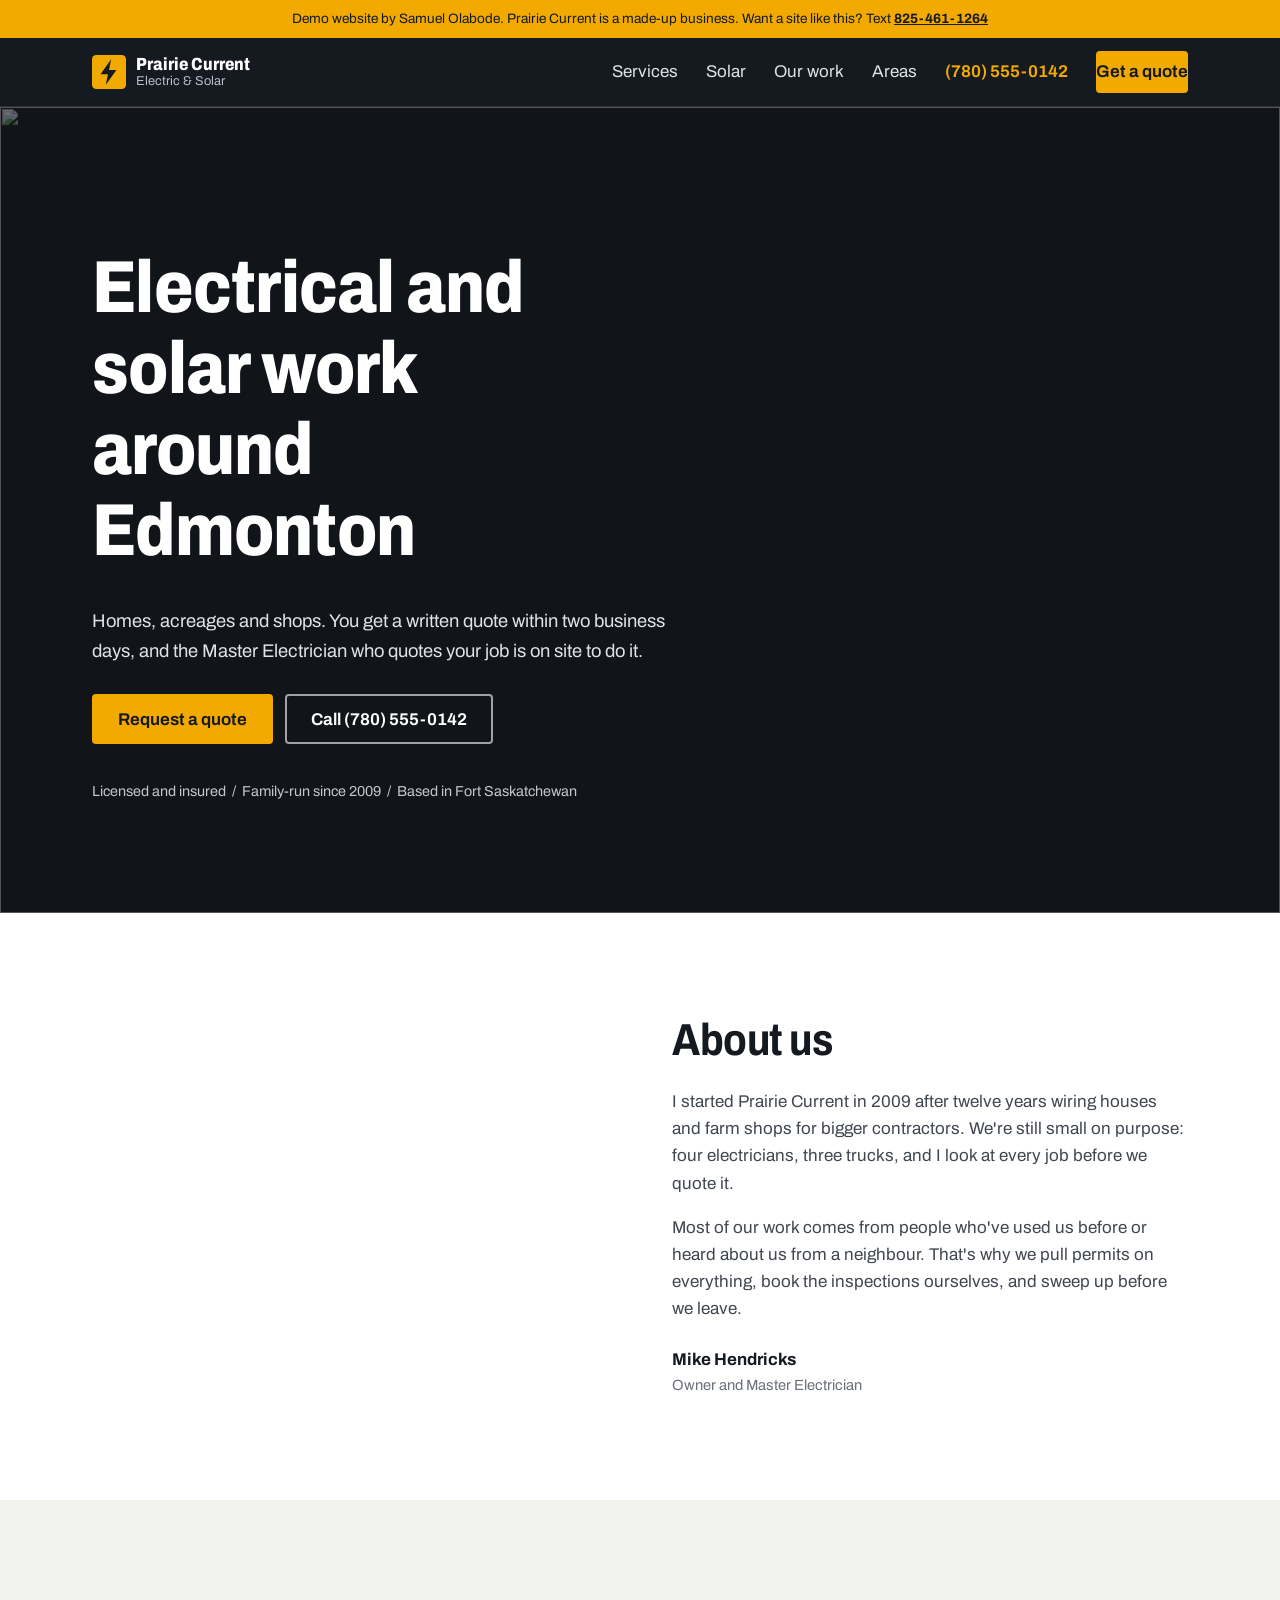
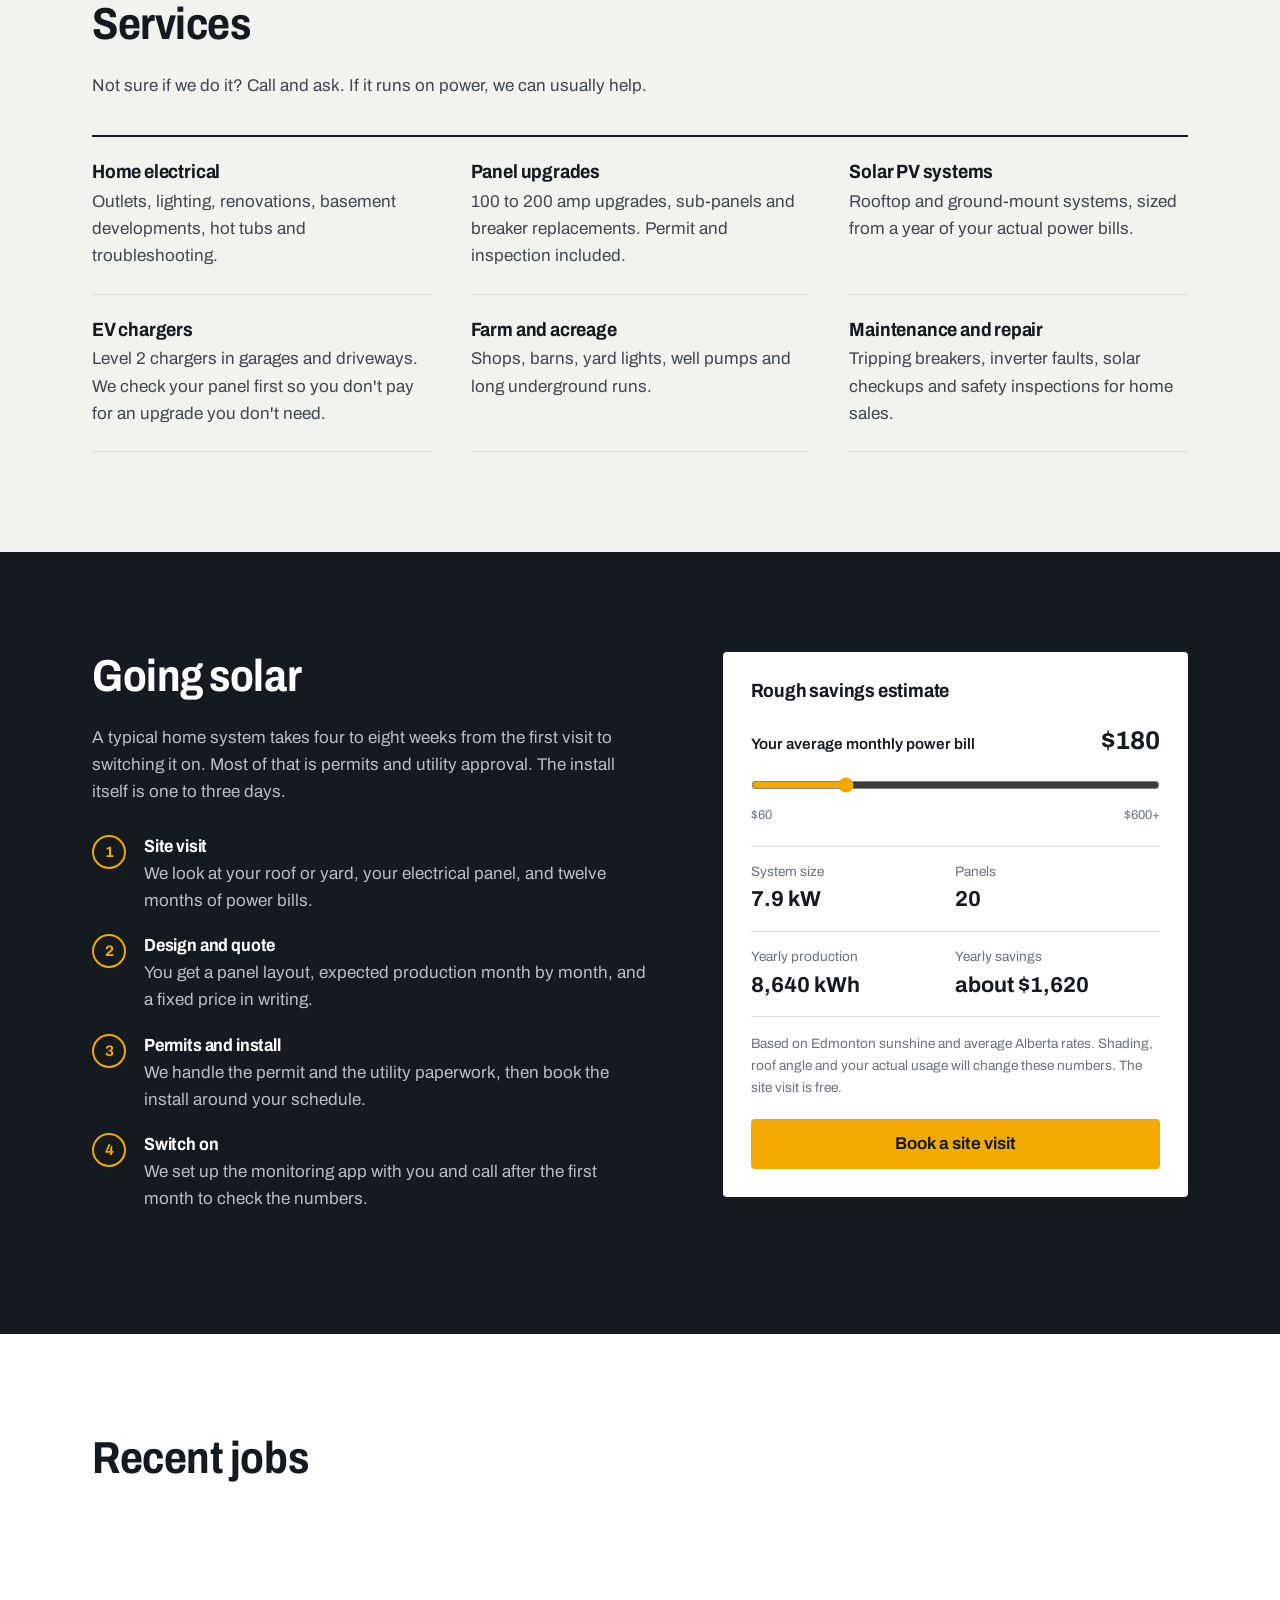
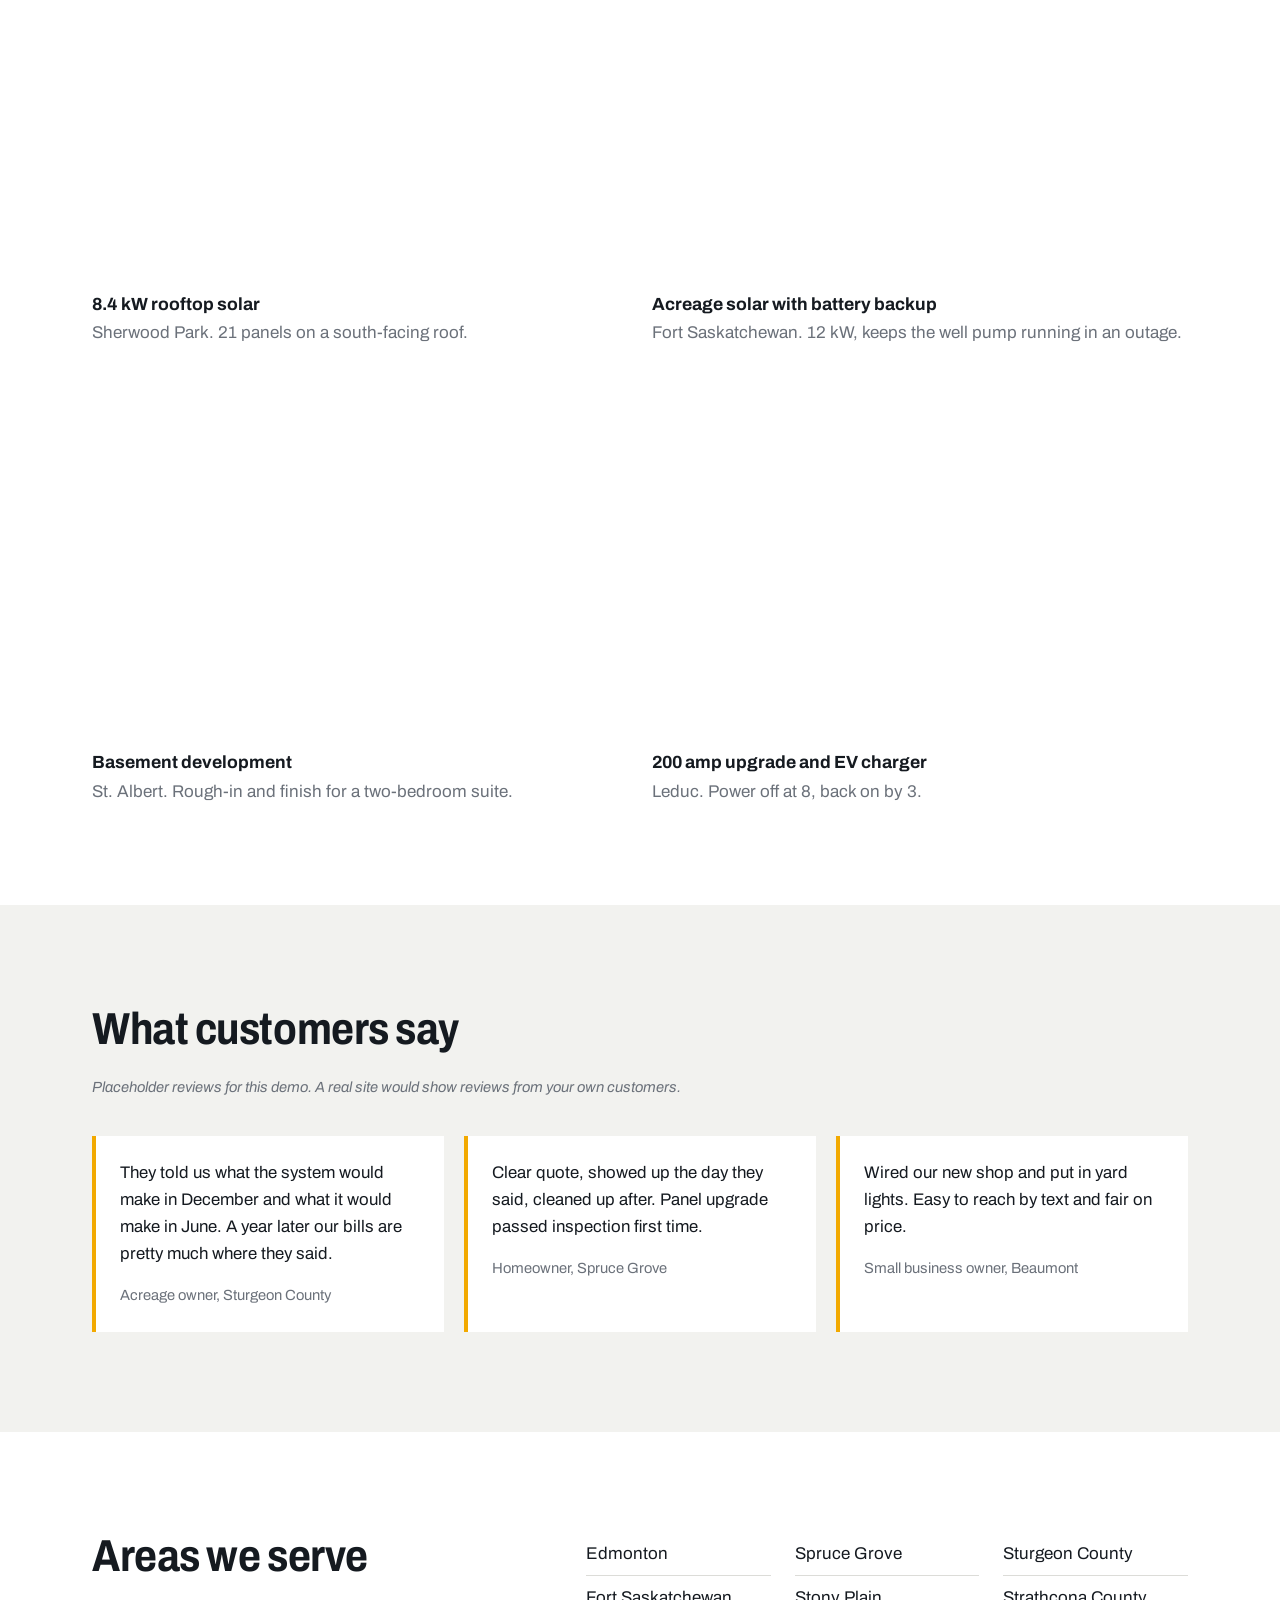
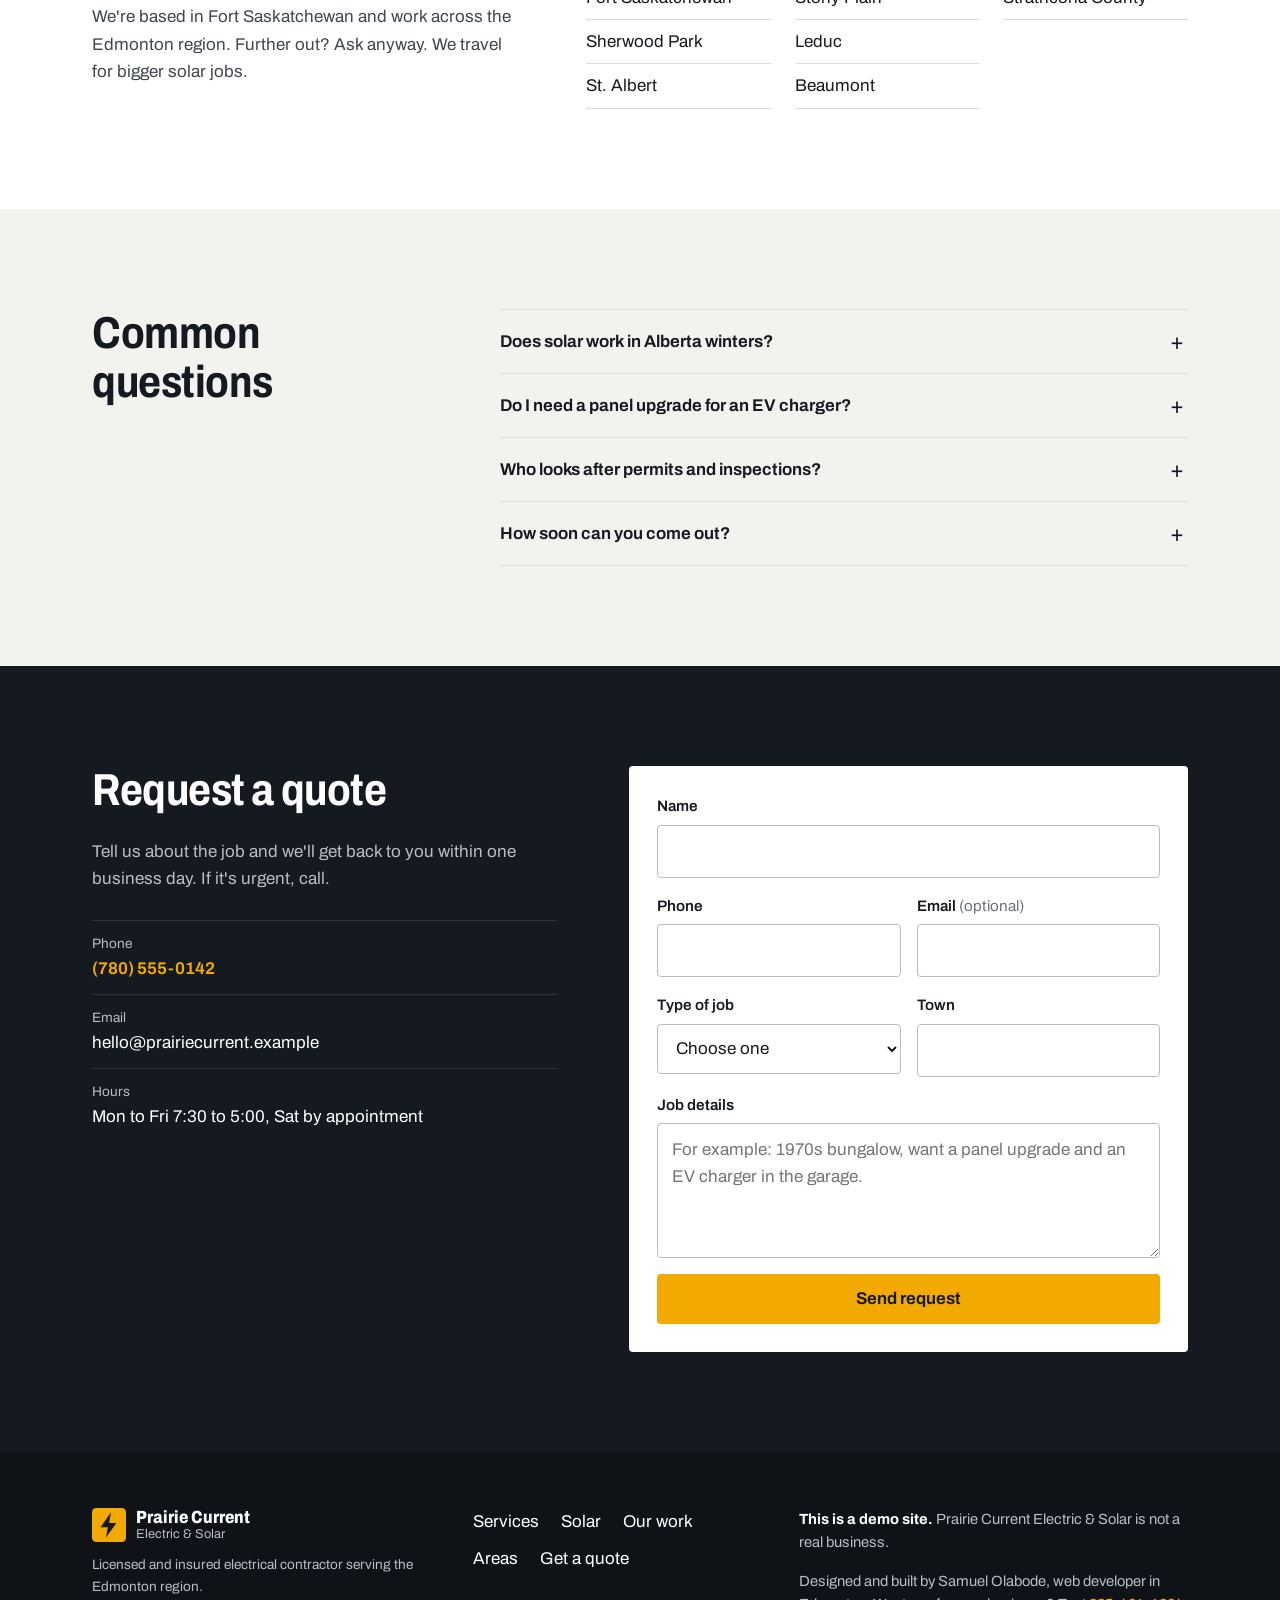
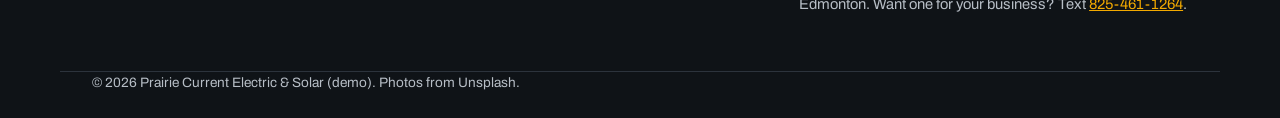
==== index.html @ 525c3ba3 "feat: add solar estimator functionality and update styles for improved UI - Implemented a solar esti" ====
<!doctype html>
<html lang="en">
<head>
  <meta charset="utf-8">
  <meta name="viewport" content="width=device-width, initial-scale=1">
  <title>Prairie Current Electric &amp; Solar | Edmonton Electricians (Demo)</title>
  <meta name="description" content="Demo website for a made-up Edmonton-area electrical and solar company. Built by Samuel Olabode.">
  <meta name="robots" content="noindex">
  <meta property="og:title" content="Prairie Current Electric & Solar (Demo site)">
  <meta property="og:description" content="Demo website for a local trades business, built by Samuel Olabode, web developer in Edmonton.">
  <link rel="icon" href="data:image/svg+xml,%3Csvg xmlns='http://www.w3.org/2000/svg' viewBox='0 0 32 32'%3E%3Crect width='32' height='32' rx='4' fill='%23f2a900'/%3E%3Cpath d='M18 4 8 18h7l-2 10 10-14h-7z' fill='%23151a20'/%3E%3C/svg%3E">
  <link rel="preconnect" href="https://fonts.googleapis.com">
  <link rel="preconnect" href="https://fonts.gstatic.com" crossorigin>
  <link rel="stylesheet" href="https://fonts.googleapis.com/css2?family=Archivo:wdth,wght@75..100,400..800&display=swap">
  <link rel="stylesheet" href="styles.css">
</head>
<body>

  <div class="demo-bar" role="note">
    <p>Demo website by Samuel Olabode. Prairie Current is a made-up business. Want a site like this? Text <a href="sms:+18254611264">825-461-1264</a></p>
  </div>

  <header class="site-header">
    <div class="container header-inner">
      <a href="#top" class="brand" aria-label="Prairie Current Electric and Solar, home">
        <svg class="brand-mark" viewBox="0 0 32 32" aria-hidden="true"><rect width="32" height="32" rx="4"/><path d="M18 4 8 18h7l-2 10 10-14h-7z"/></svg>
        <span class="brand-text"><strong>Prairie Current</strong><span>Electric &amp; Solar</span></span>
      </a>
      <button class="nav-toggle" aria-expanded="false" aria-controls="site-nav">
        <span class="sr-only">Menu</span><span class="bars" aria-hidden="true"></span>
      </button>
      <nav id="site-nav" class="site-nav" aria-label="Main">
        <a href="#services">Services</a>
        <a href="#solar">Solar</a>
        <a href="#projects">Our work</a>
        <a href="#areas">Areas</a>
        <a href="tel:+17805550142" class="nav-phone">(780) 555-0142</a>
        <a href="#quote" class="btn btn-accent btn-sm">Get a quote</a>
      </nav>
    </div>
  </header>

  <main id="top">

    <section class="hero">
      <img class="hero-bg" src="https://images.unsplash.com/photo-1624397640148-949b1732bb0a?w=2000&q=75&auto=format&fit=crop" alt="" width="2000" height="1333" fetchpriority="high">
      <div class="container hero-inner">
        <h1>Electrical and solar work around Edmonton</h1>
        <p class="lead">Homes, acreages and shops. You get a written quote within two business days, and the Master Electrician who quotes your job is on site to do it.</p>
        <div class="hero-actions">
          <a href="#quote" class="btn btn-accent">Request a quote</a>
          <a href="tel:+17805550142" class="btn btn-outline">Call (780) 555-0142</a>
        </div>
        <p class="hero-facts">Licensed and insured &nbsp;/&nbsp; Family-run since 2009 &nbsp;/&nbsp; Based in Fort Saskatchewan</p>
      </div>
    </section>

    <section class="section about">
      <div class="container about-grid">
        <img src="https://images.unsplash.com/photo-1758101755915-462eddc23f57?w=1000&q=75&auto=format&fit=crop" alt="Electrician testing an electrical panel with a multimeter" width="1000" height="1100" loading="lazy">
        <div>
          <h2>About us</h2>
          <p>I started Prairie Current in 2009 after twelve years wiring houses and farm shops for bigger contractors. We're still small on purpose: four electricians, three trucks, and I look at every job before we quote it.</p>
          <p>Most of our work comes from people who've used us before or heard about us from a neighbour. That's why we pull permits on everything, book the inspections ourselves, and sweep up before we leave.</p>
          <p class="signoff">Mike Hendricks<span>Owner and Master Electrician</span></p>
        </div>
      </div>
    </section>

    <section id="services" class="section section-alt">
      <div class="container">
        <div class="section-head">
          <h2>Services</h2>
          <p>Not sure if we do it? Call and ask. If it runs on power, we can usually help.</p>
        </div>
        <div class="services">
          <div class="service">
            <h3>Home electrical</h3>
            <p>Outlets, lighting, renovations, basement developments, hot tubs and troubleshooting.</p>
          </div>
          <div class="service">
            <h3>Panel upgrades</h3>
            <p>100 to 200 amp upgrades, sub-panels and breaker replacements. Permit and inspection included.</p>
          </div>
          <div class="service">
            <h3>Solar PV systems</h3>
            <p>Rooftop and ground-mount systems, sized from a year of your actual power bills.</p>
          </div>
          <div class="service">
            <h3>EV chargers</h3>
            <p>Level 2 chargers in garages and driveways. We check your panel first so you don't pay for an upgrade you don't need.</p>
          </div>
          <div class="service">
            <h3>Farm and acreage</h3>
            <p>Shops, barns, yard lights, well pumps and long underground runs.</p>
          </div>
          <div class="service">
            <h3>Maintenance and repair</h3>
            <p>Tripping breakers, inverter faults, solar checkups and safety inspections for home sales.</p>
          </div>
        </div>
      </div>
    </section>

    <section id="solar" class="section section-dark">
      <div class="container solar-grid">
        <div>
          <h2>Going solar</h2>
          <p class="muted">A typical home system takes four to eight weeks from the first visit to switching it on. Most of that is permits and utility approval. The install itself is one to three days.</p>
          <ol class="steps">
            <li><h3>Site visit</h3><p>We look at your roof or yard, your electrical panel, and twelve months of power bills.</p></li>
            <li><h3>Design and quote</h3><p>You get a panel layout, expected production month by month, and a fixed price in writing.</p></li>
            <li><h3>Permits and install</h3><p>We handle the permit and the utility paperwork, then book the install around your schedule.</p></li>
            <li><h3>Switch on</h3><p>We set up the monitoring app with you and call after the first month to check the numbers.</p></li>
          </ol>
        </div>

        <div class="estimator" id="estimate">
          <h3>Rough savings estimate</h3>
          <label for="bill" class="bill-label">Your average monthly power bill <output id="bill-out" for="bill">$180</output></label>
          <input type="range" id="bill" min="60" max="600" step="10" value="180">
          <div class="range-scale" aria-hidden="true"><span>$60</span><span>$600+</span></div>
          <dl class="results">
            <div><dt>System size</dt><dd><span id="r-size">7.9</span> kW</dd></div>
            <div><dt>Panels</dt><dd id="r-panels">20</dd></div>
            <div><dt>Yearly production</dt><dd><span id="r-prod">8,640</span> kWh</dd></div>
            <div><dt>Yearly savings</dt><dd>about $<span id="r-save">1,620</span></dd></div>
          </dl>
          <p class="fine">Based on Edmonton sunshine and average Alberta rates. Shading, roof angle and your actual usage will change these numbers. The site visit is free.</p>
          <a href="#quote" class="btn btn-accent btn-block">Book a site visit</a>
        </div>
      </div>
    </section>

    <section id="projects" class="section">
      <div class="container">
        <div class="section-head">
          <h2>Recent jobs</h2>
        </div>
        <div class="projects">
          <figure class="project">
            <img src="https://images.unsplash.com/flagged/photo-1566838616631-f2618f74a6a2?w=900&q=75&auto=format&fit=crop" alt="Brick house with solar panels on the roof" width="900" height="600" loading="lazy">
            <figcaption><strong>8.4 kW rooftop solar</strong>Sherwood Park. 21 panels on a south-facing roof.</figcaption>
          </figure>
          <figure class="project">
            <img src="https://images.unsplash.com/photo-1660330589257-813305a4a383?w=900&q=75&auto=format&fit=crop" alt="Installer working on a roof" width="900" height="600" loading="lazy">
            <figcaption><strong>Acreage solar with battery backup</strong>Fort Saskatchewan. 12 kW, keeps the well pump running in an outage.</figcaption>
          </figure>
          <figure class="project">
            <img src="https://images.unsplash.com/photo-1635335874521-7987db781153?w=900&q=75&auto=format&fit=crop" alt="Wiring inside an open switch box" width="900" height="600" loading="lazy">
            <figcaption><strong>Basement development</strong>St. Albert. Rough-in and finish for a two-bedroom suite.</figcaption>
          </figure>
          <figure class="project">
            <img src="https://images.unsplash.com/photo-1655300256335-beef51a914fe?w=900&q=75&auto=format&fit=crop" alt="House with solar panels" width="900" height="600" loading="lazy">
            <figcaption><strong>200 amp upgrade and EV charger</strong>Leduc. Power off at 8, back on by 3.</figcaption>
          </figure>
        </div>
      </div>
    </section>

    <section class="section section-alt">
      <div class="container">
        <div class="section-head">
          <h2>What customers say</h2>
          <p class="note">Placeholder reviews for this demo. A real site would show reviews from your own customers.</p>
        </div>
        <div class="reviews">
          <blockquote class="review">
            <p>They told us what the system would make in December and what it would make in June. A year later our bills are pretty much where they said.</p>
            <footer>Acreage owner, Sturgeon County</footer>
          </blockquote>
          <blockquote class="review">
            <p>Clear quote, showed up the day they said, cleaned up after. Panel upgrade passed inspection first time.</p>
            <footer>Homeowner, Spruce Grove</footer>
          </blockquote>
          <blockquote class="review">
            <p>Wired our new shop and put in yard lights. Easy to reach by text and fair on price.</p>
            <footer>Small business owner, Beaumont</footer>
          </blockquote>
        </div>
      </div>
    </section>

    <section id="areas" class="section">
      <div class="container areas-grid">
        <div>
          <h2>Areas we serve</h2>
          <p>We're based in Fort Saskatchewan and work across the Edmonton region. Further out? Ask anyway. We travel for bigger solar jobs.</p>
        </div>
        <ul class="areas">
          <li>Edmonton</li><li>Fort Saskatchewan</li><li>Sherwood Park</li><li>St. Albert</li><li>Spruce Grove</li>
          <li>Stony Plain</li><li>Leduc</li><li>Beaumont</li><li>Sturgeon County</li><li>Strathcona County</li>
        </ul>
      </div>
    </section>

    <section id="faq" class="section section-alt">
      <div class="container faq-grid">
        <h2>Common questions</h2>
        <div class="faq">
          <details>
            <summary>Does solar work in Alberta winters?</summary>
            <p>Yes, though it makes much less in December than in June. Alberta gets more sun than most of Canada, and the credits from summer production help cover winter bills.</p>
          </details>
          <details>
            <summary>Do I need a panel upgrade for an EV charger?</summary>
            <p>Not always. Plenty of 100 amp homes can run a Level 2 charger after a load calculation, or with a load management device. We check before recommending anything.</p>
          </details>
          <details>
            <summary>Who looks after permits and inspections?</summary>
            <p>We do. Permits, utility paperwork and booking the inspection are part of the quote.</p>
          </details>
          <details>
            <summary>How soon can you come out?</summary>
            <p>Usually within a week for a quote visit. Urgent repairs are often same day or next day.</p>
          </details>
        </div>
      </div>
    </section>

    <section id="quote" class="section section-dark">
      <div class="container quote-grid">
        <div>
          <h2>Request a quote</h2>
          <p class="muted">Tell us about the job and we'll get back to you within one business day. If it's urgent, call.</p>
          <ul class="contact-list">
            <li><span>Phone</span><a href="tel:+17805550142">(780) 555-0142</a></li>
            <li><span>Email</span>hello@prairiecurrent.example</li>
            <li><span>Hours</span>Mon to Fri 7:30 to 5:00, Sat by appointment</li>
          </ul>
        </div>
        <form class="quote-form" id="quote-form" novalidate>
          <div class="field">
            <label for="name">Name</label>
            <input id="name" name="name" autocomplete="name" required>
          </div>
          <div class="field-row">
            <div class="field">
              <label for="phone">Phone</label>
              <input id="phone" name="phone" type="tel" autocomplete="tel" inputmode="tel" required>
            </div>
            <div class="field">
              <label for="email">Email <span class="opt">(optional)</span></label>
              <input id="email" name="email" type="email" autocomplete="email">
            </div>
          </div>
          <div class="field-row">
            <div class="field">
              <label for="service">Type of job</label>
              <select id="service" name="service" required>
                <option value="">Choose one</option>
                <option>Home electrical</option>
                <option>Panel upgrade</option>
                <option>Solar system</option>
                <option>EV charger</option>
                <option>Farm or acreage</option>
                <option>Maintenance or repair</option>
                <option>Something else</option>
              </select>
            </div>
            <div class="field">
              <label for="town">Town</label>
              <input id="town" name="town" autocomplete="address-level2" required>
            </div>
          </div>
          <div class="field">
            <label for="details">Job details</label>
            <textarea id="details" name="details" rows="4" placeholder="For example: 1970s bungalow, want a panel upgrade and an EV charger in the garage."></textarea>
          </div>
          <button type="submit" class="btn btn-accent btn-block">Send request</button>
          <p class="form-status" id="form-status" role="status" aria-live="polite"></p>
        </form>
      </div>
    </section>

  </main>

  <footer class="site-footer">
    <div class="container footer-grid">
      <div>
        <a href="#top" class="brand">
          <svg class="brand-mark" viewBox="0 0 32 32" aria-hidden="true"><rect width="32" height="32" rx="4"/><path d="M18 4 8 18h7l-2 10 10-14h-7z"/></svg>
          <span class="brand-text"><strong>Prairie Current</strong><span>Electric &amp; Solar</span></span>
        </a>
        <p class="small">Licensed and insured electrical contractor serving the Edmonton region.</p>
      </div>
      <nav class="footer-nav" aria-label="Footer">
        <a href="#services">Services</a>
        <a href="#solar">Solar</a>
        <a href="#projects">Our work</a>
        <a href="#areas">Areas</a>
        <a href="#quote">Get a quote</a>
      </nav>
      <div class="demo-credit">
        <p><strong>This is a demo site.</strong> Prairie Current Electric &amp; Solar is not a real business.</p>
        <p>Designed and built by Samuel Olabode, web developer in Edmonton. Want one for your business? Text <a href="sms:+18254611264">825-461-1264</a>.</p>
      </div>
    </div>
    <div class="container footer-base">
      <p class="small">&copy; <span id="year">2026</span> Prairie Current Electric &amp; Solar (demo). Photos from Unsplash.</p>
    </div>
  </footer>

  <div class="mobile-cta" aria-label="Quick contact">
    <a href="tel:+17805550142" class="btn btn-outline">Call</a>
    <a href="#quote" class="btn btn-accent">Get a quote</a>
  </div>

  <script src="script.js" defer></script>
</body>
</html>
---- styles.css ----
:root {
  --ink: #151a20;
  --body: #41474f;
  --muted: #6b717a;
  --line: #dcdcd8;
  --bg: #ffffff;
  --alt: #f2f2ef;
  --dark: #151a20;
  --dark-line: #2c333c;
  --on-dark: #b7bec6;
  --accent: #f2a900;
  --accent-hover: #ffb81c;
  --radius: 4px;
  --font: "Archivo", system-ui, -apple-system, "Segoe UI", Roboto, sans-serif;
  --header-h: 68px;
}

*, *::before, *::after { box-sizing: border-box; }
html { scroll-behavior: smooth; scroll-padding-top: calc(var(--header-h) + 12px); -webkit-text-size-adjust: 100%; }
body { margin: 0; font-family: var(--font); color: var(--body); background: var(--bg); line-height: 1.6; font-size: 1.0625rem; padding-bottom: 72px; }
img { max-width: 100%; height: auto; display: block; }
a { color: inherit; }
h1, h2, h3 { color: var(--ink); line-height: 1.1; margin: 0 0 .5em; font-weight: 700; font-stretch: 85%; letter-spacing: -.01em; }
h1 { font-size: clamp(2.4rem, 7vw, 4.6rem); font-weight: 800; }
h2 { font-size: clamp(1.9rem, 4.5vw, 2.8rem); }
h3 { font-size: 1.2rem; font-stretch: 90%; }
p { margin: 0 0 1em; }
.sr-only { position: absolute; width: 1px; height: 1px; overflow: hidden; clip: rect(0 0 0 0); white-space: nowrap; }
.container { width: 100%; max-width: 1160px; margin: 0 auto; padding: 0 20px; }
:focus-visible { outline: 3px solid var(--accent); outline-offset: 2px; }

/* Demo bar */
.demo-bar { background: var(--accent); color: var(--ink); font-size: .85rem; text-align: center; padding: 8px 16px; }
.demo-bar p { margin: 0; }
.demo-bar a { font-weight: 700; }

/* Buttons */
.btn { display: inline-flex; align-items: center; justify-content: center; min-height: 50px; padding: 0 24px; border-radius: var(--radius); font: inherit; font-weight: 650; text-decoration: none; border: 2px solid transparent; cursor: pointer; transition: background .15s, border-color .15s; }
.btn-accent { background: var(--accent); color: var(--ink); }
.btn-accent:hover { background: var(--accent-hover); }
.btn-outline { border-color: rgba(255, 255, 255, .6); color: #fff; }
.btn-outline:hover { border-color: #fff; background: rgba(255, 255, 255, .08); }
.btn-sm { min-height: 42px; padding: 0 18px; }
.btn-block { width: 100%; }

/* Header */
.site-header { position: sticky; top: 0; z-index: 50; background: var(--dark); border-bottom: 1px solid var(--dark-line); }
.header-inner { display: flex; align-items: center; justify-content: space-between; height: var(--header-h); }
.brand { display: flex; align-items: center; gap: 10px; text-decoration: none; }
.brand-mark { width: 34px; height: 34px; flex: none; }
.brand-mark rect { fill: var(--accent); }
.brand-mark path { fill: var(--dark); }
.brand-text { display: flex; flex-direction: column; line-height: 1.1; }
.brand-text strong { color: #fff; font-size: 1.1rem; font-stretch: 85%; font-weight: 800; }
.brand-text span { color: var(--on-dark); font-size: .8rem; }

.nav-toggle { width: 44px; height: 44px; border: 1px solid var(--dark-line); border-radius: var(--radius); background: none; display: grid; place-items: center; cursor: pointer; }
.bars, .bars::before, .bars::after { display: block; width: 20px; height: 2px; background: #fff; position: relative; transition: transform .2s, background .2s; }
.bars::before, .bars::after { content: ""; position: absolute; left: 0; }
.bars::before { top: -6px; }
.bars::after { top: 6px; }
.nav-toggle[aria-expanded="true"] .bars { background: transparent; }
.nav-toggle[aria-expanded="true"] .bars::before { transform: translateY(6px) rotate(45deg); }
.nav-toggle[aria-expanded="true"] .bars::after { transform: translateY(-6px) rotate(-45deg); }

.site-nav { position: absolute; top: var(--header-h); left: 0; right: 0; background: var(--dark); border-bottom: 1px solid var(--dark-line); display: none; flex-direction: column; padding: 4px 20px 20px; }
.site-nav.open { display: flex; }
.site-nav a { padding: 13px 0; text-decoration: none; color: #fff; border-bottom: 1px solid var(--dark-line); }
.site-nav .nav-phone { color: var(--accent); font-weight: 650; }
.site-nav a.btn { margin-top: 16px; border-bottom: 0; color: var(--ink); }

/* Hero */
.hero { position: relative; background: var(--dark); color: #dfe3e7; padding: 88px 0 64px; overflow: hidden; isolation: isolate; }
.hero-bg { position: absolute; inset: 0; width: 100%; height: 100%; object-fit: cover; z-index: -2; }
.hero::before { content: ""; position: absolute; inset: 0; z-index: -1; background: rgba(15, 19, 24, .62); }
.hero h1 { color: #fff; max-width: 13ch; }
.hero .lead { font-size: 1.15rem; max-width: 33em; }
.hero-actions { display: flex; flex-wrap: wrap; gap: 12px; margin: 28px 0 36px; }
.hero-facts { margin: 0; font-size: .9rem; color: #c2c8ce; }

/* Sections */
.section { padding: 72px 0; }
.section-alt { background: var(--alt); }
.section-dark { background: var(--dark); color: var(--on-dark); }
.section-dark h2, .section-dark h3 { color: #fff; }
.section-head { max-width: 640px; margin-bottom: 36px; }
.section-head p:last-child { margin-bottom: 0; }
.muted { color: var(--on-dark); }
.note { font-size: .92rem; color: var(--muted); font-style: italic; }

/* About */
.about-grid { display: grid; gap: 32px; align-items: center; }
.about-grid img { width: 100%; aspect-ratio: 4 / 3; object-fit: cover; border-radius: var(--radius); }
.signoff { margin: 24px 0 0; color: var(--ink); font-weight: 700; }
.signoff span { display: block; color: var(--muted); font-weight: 400; font-size: .92rem; }

/* Services */
.services { display: grid; border-top: 2px solid var(--ink); }
.service { padding: 24px 0; border-bottom: 1px solid var(--line); }
.service h3 { margin-bottom: .3em; }
.service p { margin: 0; }

/* Solar */
.solar-grid { display: grid; gap: 48px; align-items: start; }
.steps { list-style: none; counter-reset: step; margin: 32px 0 0; padding: 0; }
.steps li { counter-increment: step; position: relative; padding: 0 0 22px 52px; }
.steps li::before { content: counter(step); position: absolute; left: 0; top: -2px; width: 34px; height: 34px; display: grid; place-items: center; border: 2px solid var(--accent); border-radius: 50%; color: var(--accent); font-weight: 700; font-size: .95rem; }
.steps h3 { margin-bottom: .2em; font-size: 1.1rem; }
.steps p { margin: 0; }

.estimator { background: #fff; color: var(--body); border-radius: var(--radius); padding: 28px; }
.estimator h3 { color: var(--ink); margin-bottom: 20px; }
.bill-label { display: flex; justify-content: space-between; align-items: baseline; gap: 12px; margin-bottom: 12px; }
.bill-label output { font-size: 1.6rem; font-weight: 700; color: var(--ink); }
.estimator input[type="range"] { width: 100%; margin: 0; padding: 0; min-height: 0; border: 0; accent-color: var(--accent); cursor: pointer; }
.range-scale { display: flex; justify-content: space-between; font-size: .8rem; color: var(--muted); margin: 4px 0 20px; }
.results { display: grid; grid-template-columns: 1fr 1fr; margin: 0; border-top: 1px solid var(--line); }
.results div { padding: 14px 0; border-bottom: 1px solid var(--line); }
.results div:nth-child(odd) { padding-right: 12px; }
.results dt { font-size: .85rem; color: var(--muted); }
.results dd { margin: 0; font-size: 1.35rem; font-weight: 700; color: var(--ink); font-variant-numeric: tabular-nums; }
.fine { font-size: .85rem; color: var(--muted); margin: 16px 0 20px; }

/* Projects */
.projects { display: grid; gap: 32px 24px; }
.project { margin: 0; }
.project img { width: 100%; aspect-ratio: 3 / 2; object-fit: cover; border-radius: var(--radius); background: var(--alt); }
.project figcaption { padding-top: 14px; color: var(--muted); }
.project strong { display: block; color: var(--ink); font-size: 1.1rem; }

/* Reviews */
.reviews { display: grid; gap: 20px; }
.review { margin: 0; padding: 24px; background: #fff; border-left: 4px solid var(--accent); }
.review p { color: var(--ink); font-size: 1.05rem; }
.review footer { color: var(--muted); font-size: .92rem; }

/* Areas */
.areas-grid { display: grid; gap: 24px; }
.areas { list-style: none; margin: 0; padding: 0; columns: 2; column-gap: 24px; }
.areas li { padding: 8px 0; border-bottom: 1px solid var(--line); break-inside: avoid; color: var(--ink); }

/* FAQ */
.faq-grid { display: grid; gap: 16px; }
.faq details { border-bottom: 1px solid var(--line); }
.faq details:first-child { border-top: 1px solid var(--line); }
.faq summary { cursor: pointer; padding: 18px 32px 18px 0; position: relative; list-style: none; color: var(--ink); font-weight: 650; }
.faq summary::-webkit-details-marker { display: none; }
.faq summary::after { content: "+"; position: absolute; right: 4px; top: 14px; font-size: 1.4rem; font-weight: 400; }
.faq details[open] summary::after { content: "\2212"; }
.faq details p { margin: -4px 0 18px; max-width: 60ch; }

/* Quote */
.quote-grid { display: grid; gap: 40px; align-items: start; }
.contact-list { list-style: none; margin: 28px 0 0; padding: 0; }
.contact-list li { padding: 12px 0; border-top: 1px solid var(--dark-line); color: #fff; }
.contact-list span { display: block; font-size: .85rem; color: var(--on-dark); }
.contact-list a { color: var(--accent); font-weight: 650; text-decoration: none; }
.quote-form { background: #fff; color: var(--body); border-radius: var(--radius); padding: 28px; }
.field { display: flex; flex-direction: column; gap: 6px; margin-bottom: 16px; }
.field-row { display: grid; gap: 0 16px; }
label { color: var(--ink); font-weight: 600; font-size: .95rem; }
.opt { color: var(--muted); font-weight: 400; }
input, select, textarea { font: inherit; color: var(--ink); background: #fff; border: 1px solid #b9bcc0; border-radius: var(--radius); padding: 12px 14px; min-height: 50px; width: 100%; }
textarea { resize: vertical; }
input:focus, select:focus, textarea:focus { outline: 2px solid var(--accent); outline-offset: 0; border-color: var(--ink); }
.invalid input, .invalid select { border-color: #c0392b; }
.error { color: #b03222; font-size: .88rem; }
.form-status { margin: 14px 0 0; }
.form-status:empty { display: none; }
.form-status.ok { padding: 12px 14px; border-radius: var(--radius); background: #eaf5ec; color: #1f5a30; }

/* Footer */
.site-footer { background: #0f1317; color: var(--on-dark); padding: 56px 0 24px; }
.footer-grid { display: grid; gap: 32px; }
.footer-nav { display: flex; flex-wrap: wrap; gap: 10px 22px; align-content: start; }
.footer-nav a { color: #fff; text-decoration: none; }
.footer-nav a:hover { color: var(--accent); }
.demo-credit { font-size: .92rem; }
.demo-credit strong { color: #fff; }
.demo-credit a { color: var(--accent); }
.small { font-size: .85rem; margin: 12px 0 0; }
.footer-base { border-top: 1px solid var(--dark-line); margin-top: 40px; padding-top: 16px; }
.footer-base p { margin: 0; }

/* Mobile call bar */
.mobile-cta { position: fixed; left: 0; right: 0; bottom: 0; z-index: 40; display: grid; grid-template-columns: 1fr 2fr; gap: 8px; padding: 10px 12px; background: var(--dark); border-top: 1px solid var(--dark-line); }
.mobile-cta .btn { min-height: 48px; }

@media (min-width: 640px) {
  .container { padding: 0 32px; }
  .services { grid-template-columns: 1fr 1fr; column-gap: 40px; }
  .projects { grid-template-columns: 1fr 1fr; }
  .field-row { grid-template-columns: 1fr 1fr; }
  .areas { columns: 3; }
}

@media (min-width: 960px) {
  body { padding-bottom: 0; }
  .mobile-cta, .nav-toggle { display: none; }
  .site-nav { position: static; display: flex; flex-direction: row; align-items: center; gap: 28px; padding: 0; background: none; border: 0; }
  .site-nav a { padding: 0; border: 0; color: #dfe3e7; }
  .site-nav a:hover { color: #fff; }
  .site-nav a.btn { margin: 0; }
  .hero { padding: 140px 0 110px; }
  .section { padding: 100px 0; }
  .about-grid { grid-template-columns: 1fr 1fr; gap: 64px; }
  .services { grid-template-columns: repeat(3, 1fr); }
  .solar-grid { grid-template-columns: 1.2fr 1fr; gap: 72px; }
  .reviews { grid-template-columns: repeat(3, 1fr); }
  .areas-grid { grid-template-columns: 1fr 1.4fr; gap: 64px; }
  .faq-grid { grid-template-columns: 1fr 2fr; gap: 64px; }
  .quote-grid { grid-template-columns: 1fr 1.2fr; gap: 72px; }
  .footer-grid { grid-template-columns: 1.2fr 1fr 1.4fr; gap: 48px; }
}

@media (prefers-reduced-motion: reduce) {
  html { scroll-behavior: auto; }
}
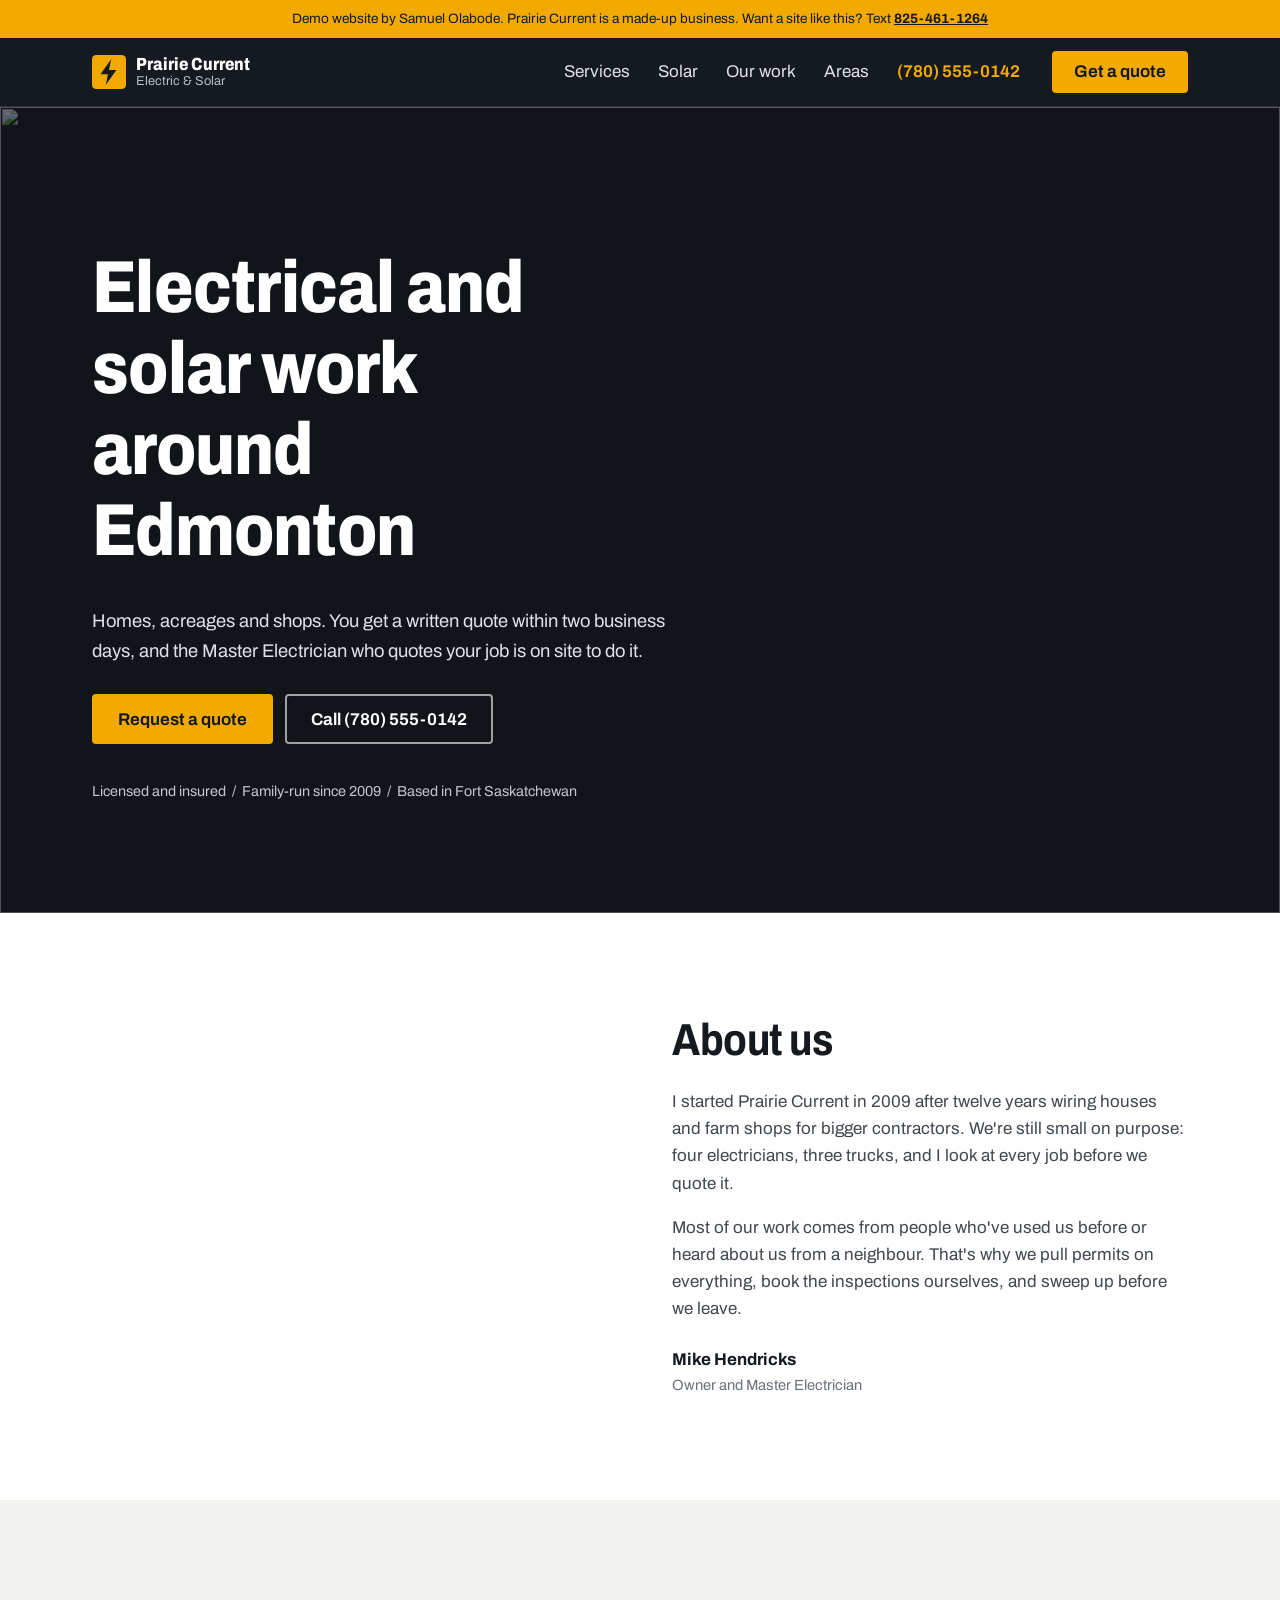
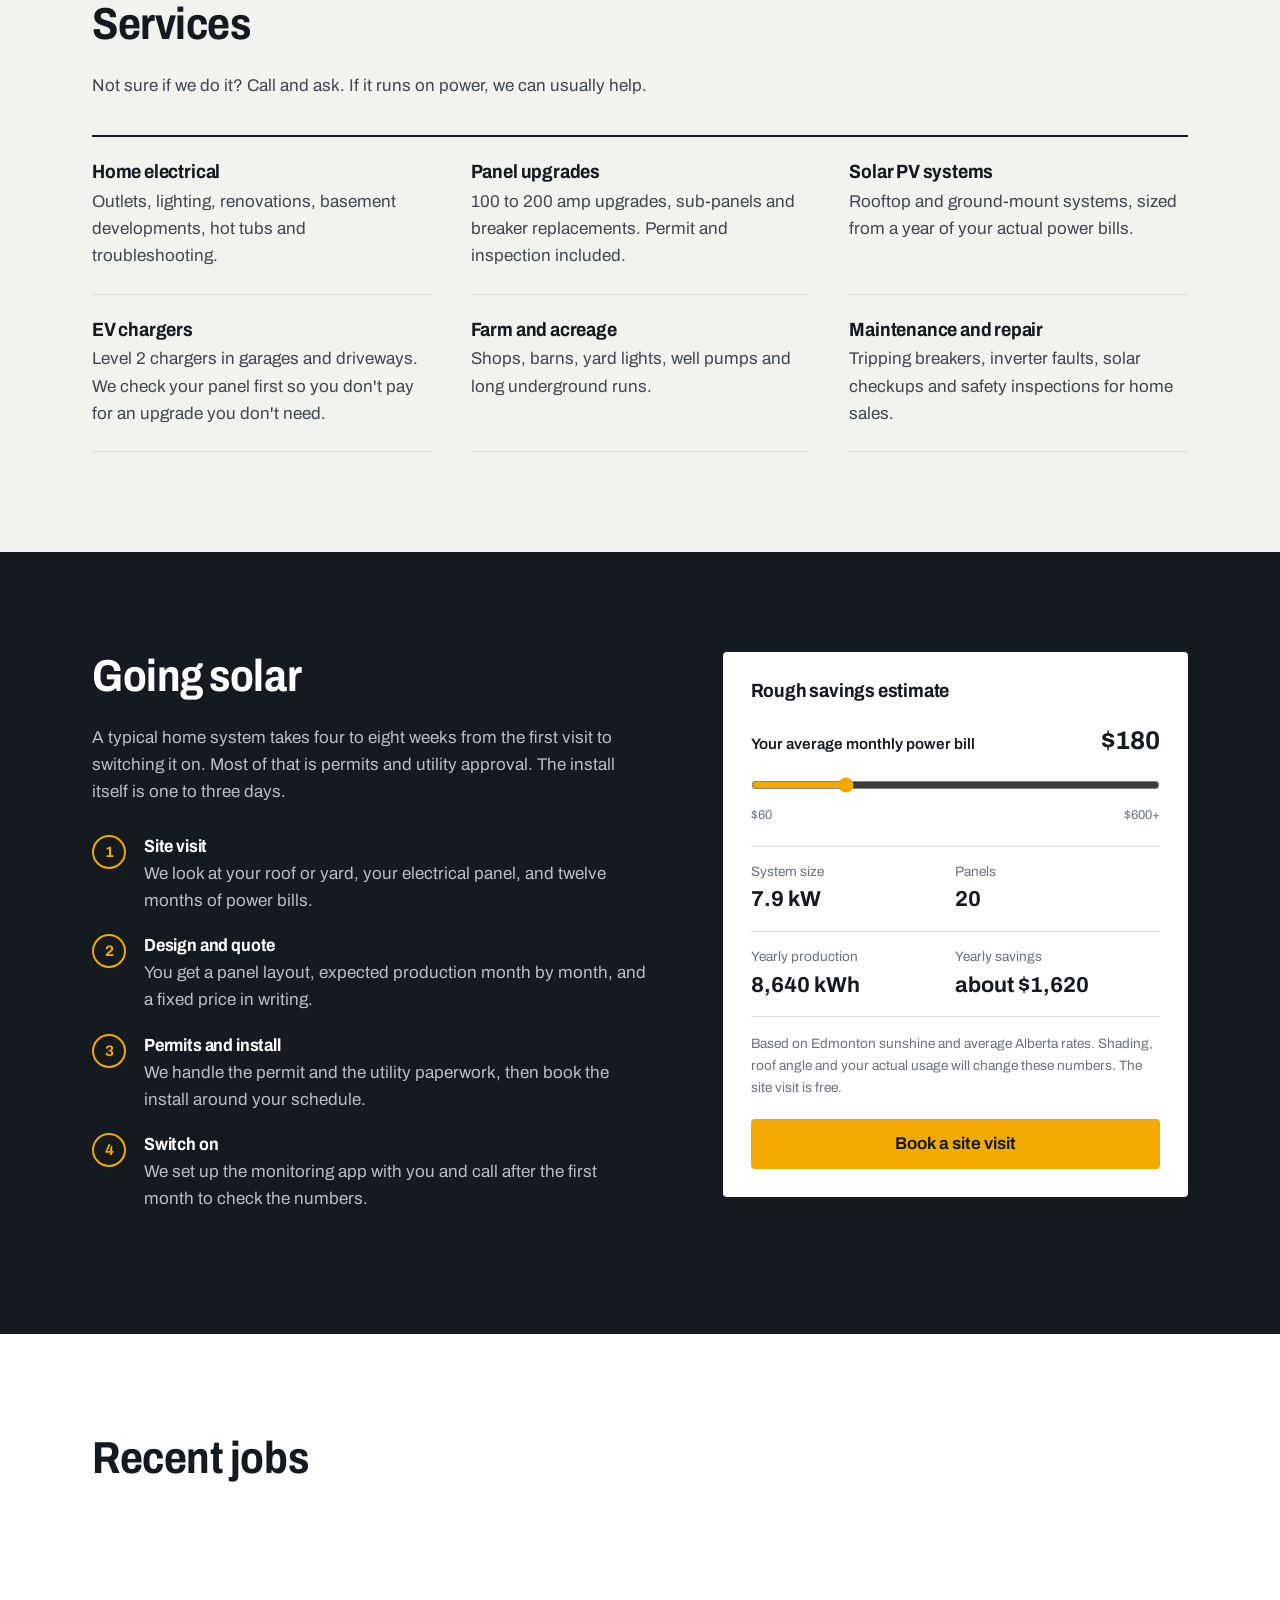
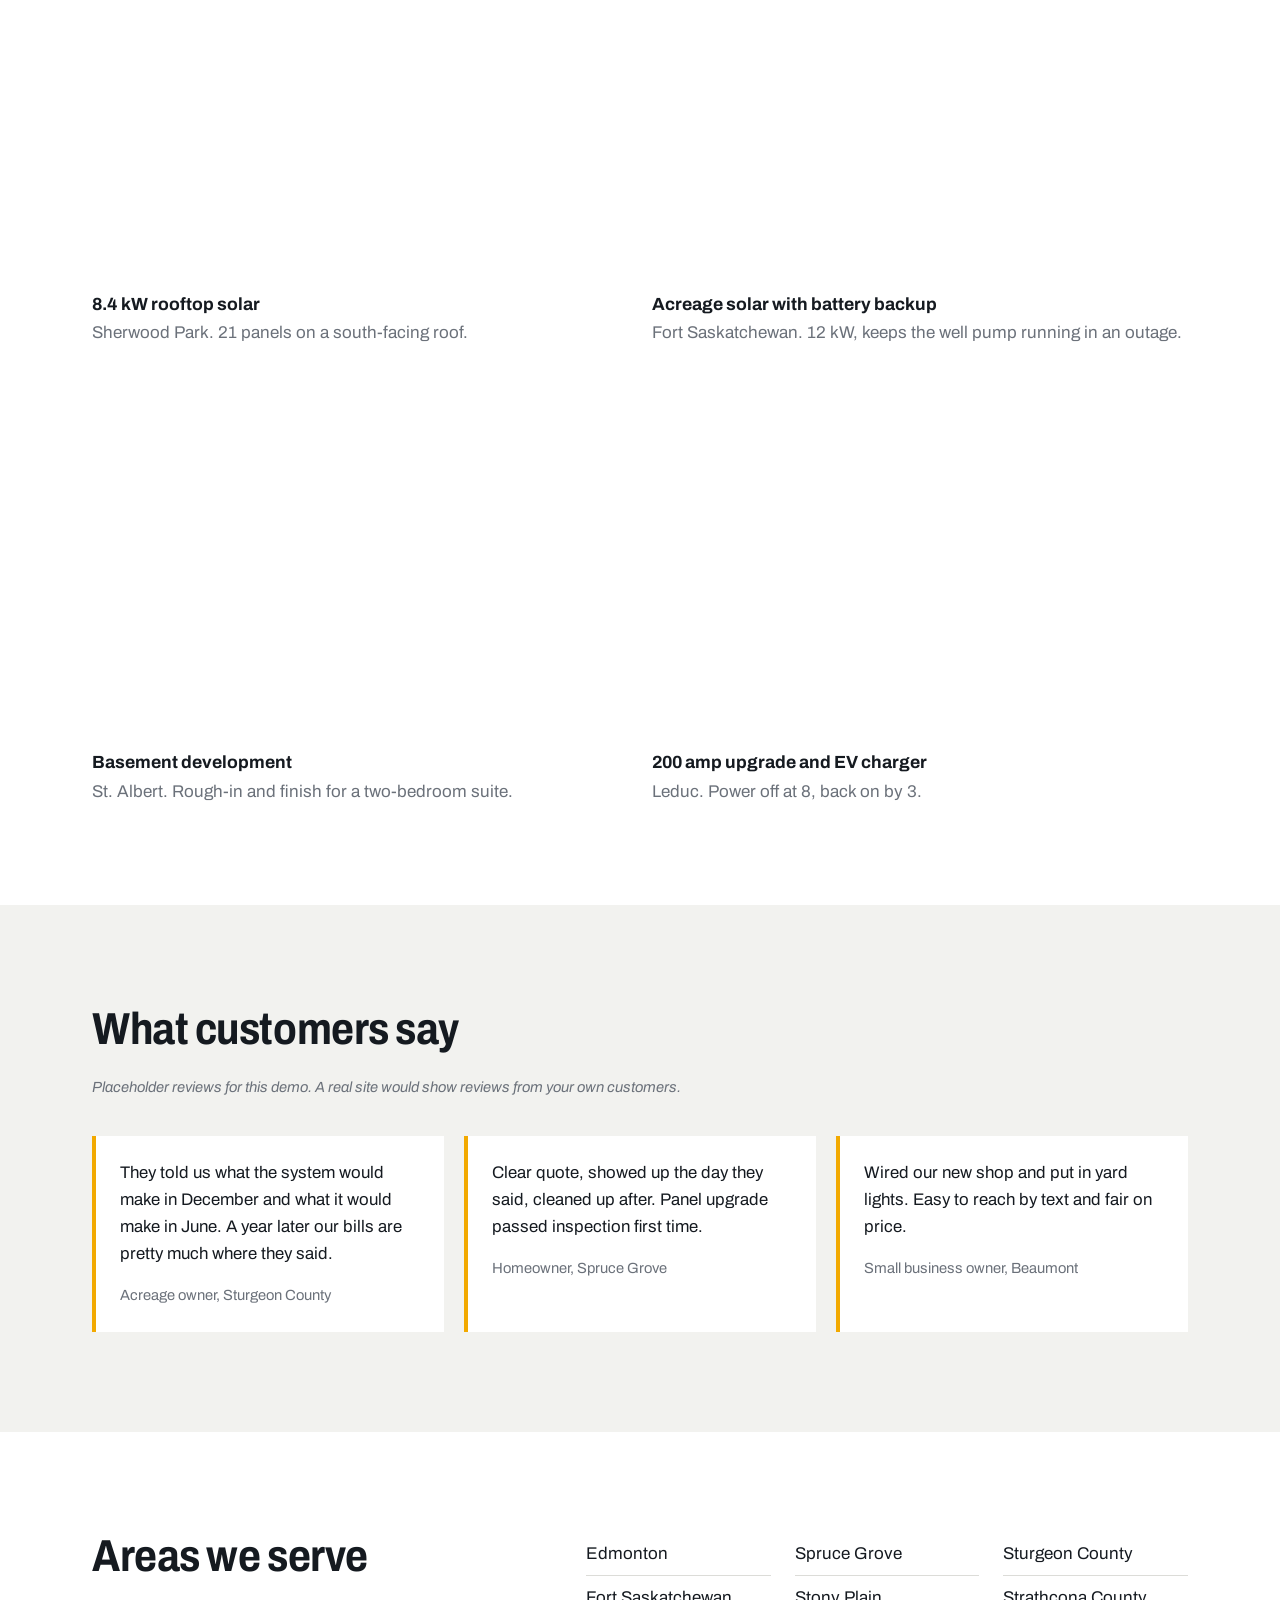
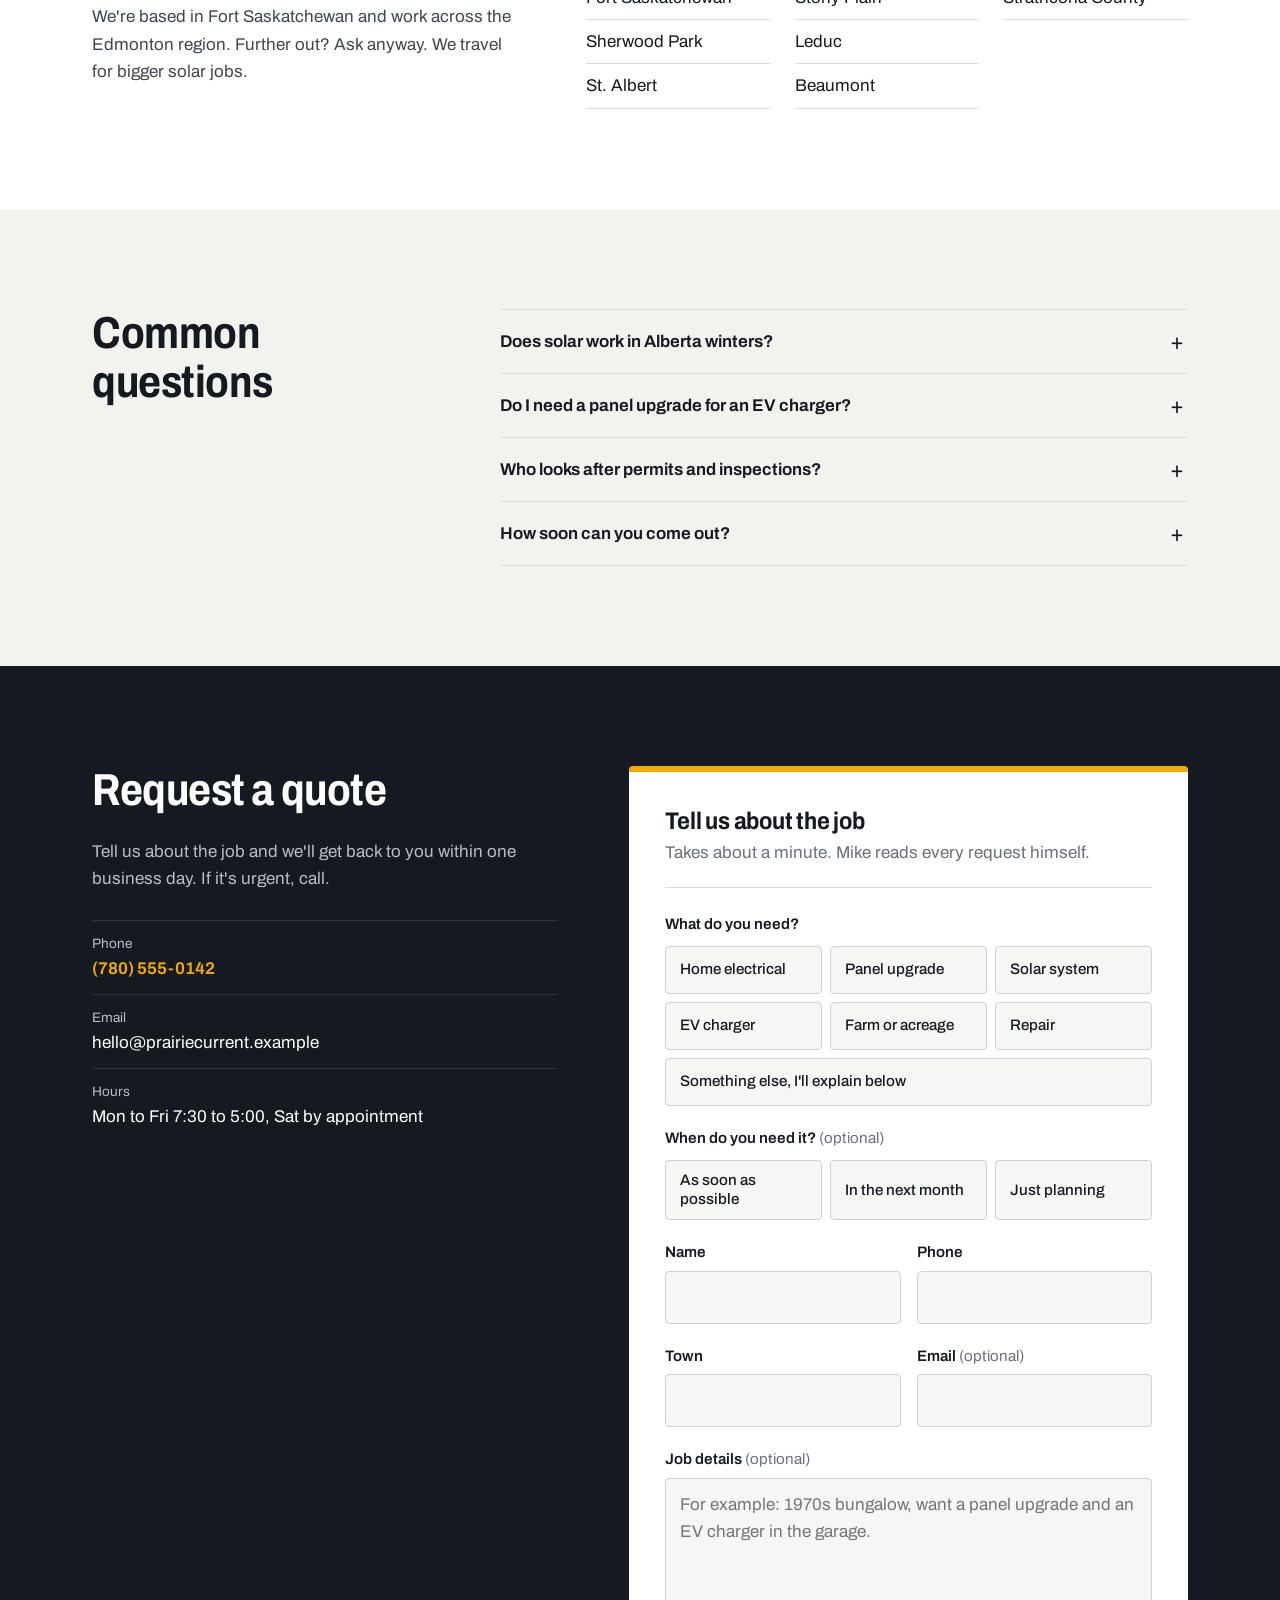
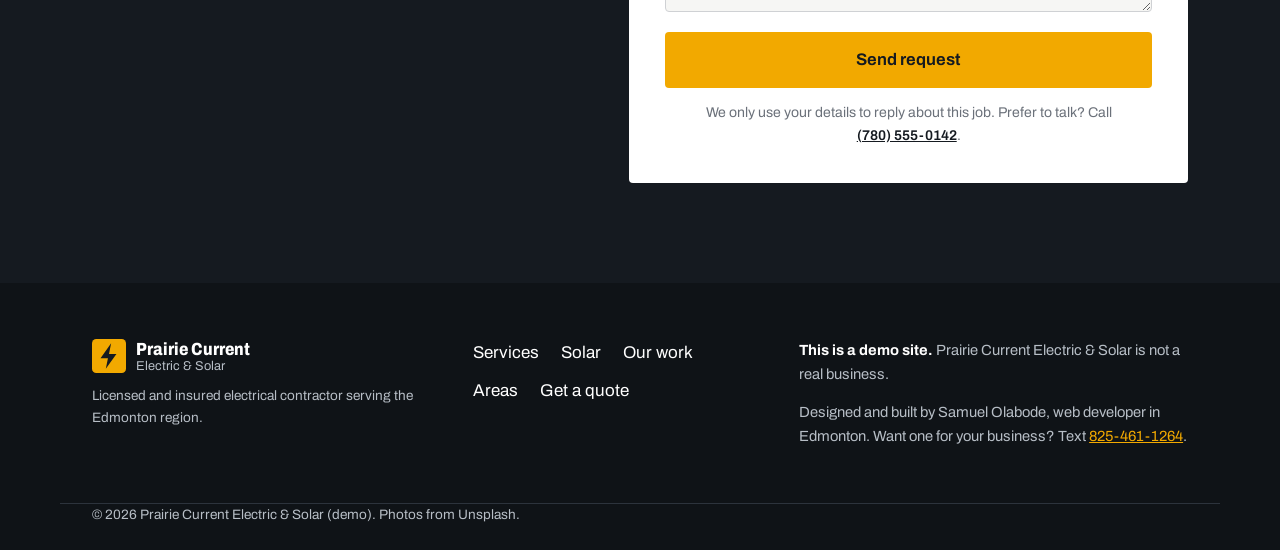
==== commit 968b1c93: "feat: enhance quote form with improved layout and options for service and timing" ====
--- a/index.html
+++ b/index.html
@@ -230,44 +230,59 @@
           </ul>
         </div>
         <form class="quote-form" id="quote-form" novalidate>
-          <div class="field">
-            <label for="name">Name</label>
-            <input id="name" name="name" autocomplete="name" required>
-          </div>
+          <div class="form-head">
+            <h3>Tell us about the job</h3>
+            <p>Takes about a minute. Mike reads every request himself.</p>
+          </div>
+
+          <fieldset class="field">
+            <legend>What do you need?</legend>
+            <div class="choices">
+              <label class="choice"><input type="radio" name="service" value="Home electrical"><span>Home electrical</span></label>
+              <label class="choice"><input type="radio" name="service" value="Panel upgrade"><span>Panel upgrade</span></label>
+              <label class="choice"><input type="radio" name="service" value="Solar system"><span>Solar system</span></label>
+              <label class="choice"><input type="radio" name="service" value="EV charger"><span>EV charger</span></label>
+              <label class="choice"><input type="radio" name="service" value="Farm or acreage"><span>Farm or acreage</span></label>
+              <label class="choice"><input type="radio" name="service" value="Repair"><span>Repair</span></label>
+              <label class="choice choice-wide"><input type="radio" name="service" value="Something else"><span>Something else, I'll explain below</span></label>
+            </div>
+          </fieldset>
+
+          <fieldset class="field">
+            <legend>When do you need it? <span class="opt">(optional)</span></legend>
+            <div class="choices choices-row">
+              <label class="choice"><input type="radio" name="timing" value="As soon as possible"><span>As soon as possible</span></label>
+              <label class="choice"><input type="radio" name="timing" value="In the next month"><span>In the next month</span></label>
+              <label class="choice"><input type="radio" name="timing" value="Just planning"><span>Just planning</span></label>
+            </div>
+          </fieldset>
+
           <div class="field-row">
+            <div class="field">
+              <label for="name">Name</label>
+              <input id="name" name="name" autocomplete="name" required>
+            </div>
             <div class="field">
               <label for="phone">Phone</label>
               <input id="phone" name="phone" type="tel" autocomplete="tel" inputmode="tel" required>
             </div>
+          </div>
+          <div class="field-row">
+            <div class="field">
+              <label for="town">Town</label>
+              <input id="town" name="town" autocomplete="address-level2" required>
+            </div>
             <div class="field">
               <label for="email">Email <span class="opt">(optional)</span></label>
               <input id="email" name="email" type="email" autocomplete="email">
             </div>
           </div>
-          <div class="field-row">
-            <div class="field">
-              <label for="service">Type of job</label>
-              <select id="service" name="service" required>
-                <option value="">Choose one</option>
-                <option>Home electrical</option>
-                <option>Panel upgrade</option>
-                <option>Solar system</option>
-                <option>EV charger</option>
-                <option>Farm or acreage</option>
-                <option>Maintenance or repair</option>
-                <option>Something else</option>
-              </select>
-            </div>
-            <div class="field">
-              <label for="town">Town</label>
-              <input id="town" name="town" autocomplete="address-level2" required>
-            </div>
-          </div>
           <div class="field">
-            <label for="details">Job details</label>
+            <label for="details">Job details <span class="opt">(optional)</span></label>
             <textarea id="details" name="details" rows="4" placeholder="For example: 1970s bungalow, want a panel upgrade and an EV charger in the garage."></textarea>
           </div>
-          <button type="submit" class="btn btn-accent btn-block">Send request</button>
+          <button type="submit" class="btn btn-accent btn-block btn-lg">Send request</button>
+          <p class="form-note">We only use your details to reply about this job. Prefer to talk? Call <a href="tel:+17805550142">(780) 555-0142</a>.</p>
           <p class="form-status" id="form-status" role="status" aria-live="polite"></p>
         </form>
       </div>
--- a/styles.css
+++ b/styles.css
@@ -67,7 +67,7 @@
 .site-nav.open { display: flex; }
 .site-nav a { padding: 13px 0; text-decoration: none; color: #fff; border-bottom: 1px solid var(--dark-line); }
 .site-nav .nav-phone { color: var(--accent); font-weight: 650; }
-.site-nav a.btn { margin-top: 16px; border-bottom: 0; color: var(--ink); }
+.site-nav a.btn { margin-top: 16px; padding: 0 22px; border-bottom: 0; color: var(--ink); }
 
 /* Hero */
 .hero { position: relative; background: var(--dark); color: #dfe3e7; padding: 88px 0 64px; overflow: hidden; isolation: isolate; }
@@ -155,16 +155,36 @@
 .contact-list li { padding: 12px 0; border-top: 1px solid var(--dark-line); color: #fff; }
 .contact-list span { display: block; font-size: .85rem; color: var(--on-dark); }
 .contact-list a { color: var(--accent); font-weight: 650; text-decoration: none; }
-.quote-form { background: #fff; color: var(--body); border-radius: var(--radius); padding: 28px; }
-.field { display: flex; flex-direction: column; gap: 6px; margin-bottom: 16px; }
+.quote-form { background: #fff; color: var(--body); border-radius: var(--radius); border-top: 6px solid var(--accent); padding: 28px 22px; }
+.form-head { padding-bottom: 20px; margin-bottom: 24px; border-bottom: 1px solid var(--line); }
+.form-head h3 { font-size: 1.5rem; margin-bottom: .2em; color: var(--ink); }
+.form-head p { margin: 0; color: var(--muted); }
+.field { display: flex; flex-direction: column; gap: 6px; margin: 0 0 20px; }
+fieldset.field { border: 0; padding: 0; min-width: 0; }
+legend { padding: 0; margin-bottom: 10px; }
 .field-row { display: grid; gap: 0 16px; }
-label { color: var(--ink); font-weight: 600; font-size: .95rem; }
+label, legend { color: var(--ink); font-weight: 600; font-size: .95rem; }
 .opt { color: var(--muted); font-weight: 400; }
-input, select, textarea { font: inherit; color: var(--ink); background: #fff; border: 1px solid #b9bcc0; border-radius: var(--radius); padding: 12px 14px; min-height: 50px; width: 100%; }
+input, textarea { font: inherit; color: var(--ink); background: #f6f6f4; border: 1px solid #cfd1d4; border-radius: var(--radius); padding: 12px 14px; min-height: 50px; width: 100%; transition: background .15s, border-color .15s; }
 textarea { resize: vertical; }
-input:focus, select:focus, textarea:focus { outline: 2px solid var(--accent); outline-offset: 0; border-color: var(--ink); }
-.invalid input, .invalid select { border-color: #c0392b; }
+input:hover, textarea:hover { border-color: #9da1a6; }
+input:focus, textarea:focus { outline: 2px solid var(--accent); outline-offset: 0; border-color: var(--ink); background: #fff; }
+
+/* Job type and timing as tappable options */
+.choices { display: grid; grid-template-columns: 1fr 1fr; gap: 8px; }
+.choices-row { grid-template-columns: 1fr; }
+.choice { position: relative; font-weight: 500; }
+.choice input { position: absolute; opacity: 0; width: 1px; height: 1px; min-height: 0; }
+.choice span { display: flex; align-items: center; min-height: 48px; height: 100%; padding: 10px 14px; border: 1px solid #cfd1d4; border-radius: var(--radius); background: #f6f6f4; cursor: pointer; line-height: 1.25; transition: background .15s, border-color .15s; }
+.choice span:hover { border-color: #9da1a6; }
+.choice input:checked + span { background: #fff6dc; border-color: var(--ink); box-shadow: inset 0 0 0 1px var(--ink); font-weight: 650; }
+.choice input:focus-visible + span { outline: 3px solid var(--accent); outline-offset: 1px; }
+.invalid input, .invalid .choice span { border-color: #c0392b; }
 .error { color: #b03222; font-size: .88rem; }
+.btn-lg { min-height: 56px; font-size: 1.05rem; }
+.form-note { margin: 14px 0 0; font-size: .88rem; color: var(--muted); text-align: center; }
+.form-note a { color: var(--ink); font-weight: 600; white-space: nowrap; }
+.choice-wide { grid-column: 1 / -1; }
 .form-status { margin: 14px 0 0; }
 .form-status:empty { display: none; }
 .form-status.ok { padding: 12px 14px; border-radius: var(--radius); background: #eaf5ec; color: #1f5a30; }
@@ -191,6 +211,8 @@
   .services { grid-template-columns: 1fr 1fr; column-gap: 40px; }
   .projects { grid-template-columns: 1fr 1fr; }
   .field-row { grid-template-columns: 1fr 1fr; }
+  .quote-form { padding: 36px; }
+  .choices { grid-template-columns: repeat(3, 1fr); }
   .areas { columns: 3; }
 }
 
@@ -200,7 +222,7 @@
   .site-nav { position: static; display: flex; flex-direction: row; align-items: center; gap: 28px; padding: 0; background: none; border: 0; }
   .site-nav a { padding: 0; border: 0; color: #dfe3e7; }
   .site-nav a:hover { color: #fff; }
-  .site-nav a.btn { margin: 0; }
+  .site-nav a.btn { margin: 0 0 0 4px; padding: 0 22px; }
   .hero { padding: 140px 0 110px; }
   .section { padding: 100px 0; }
   .about-grid { grid-template-columns: 1fr 1fr; gap: 64px; }
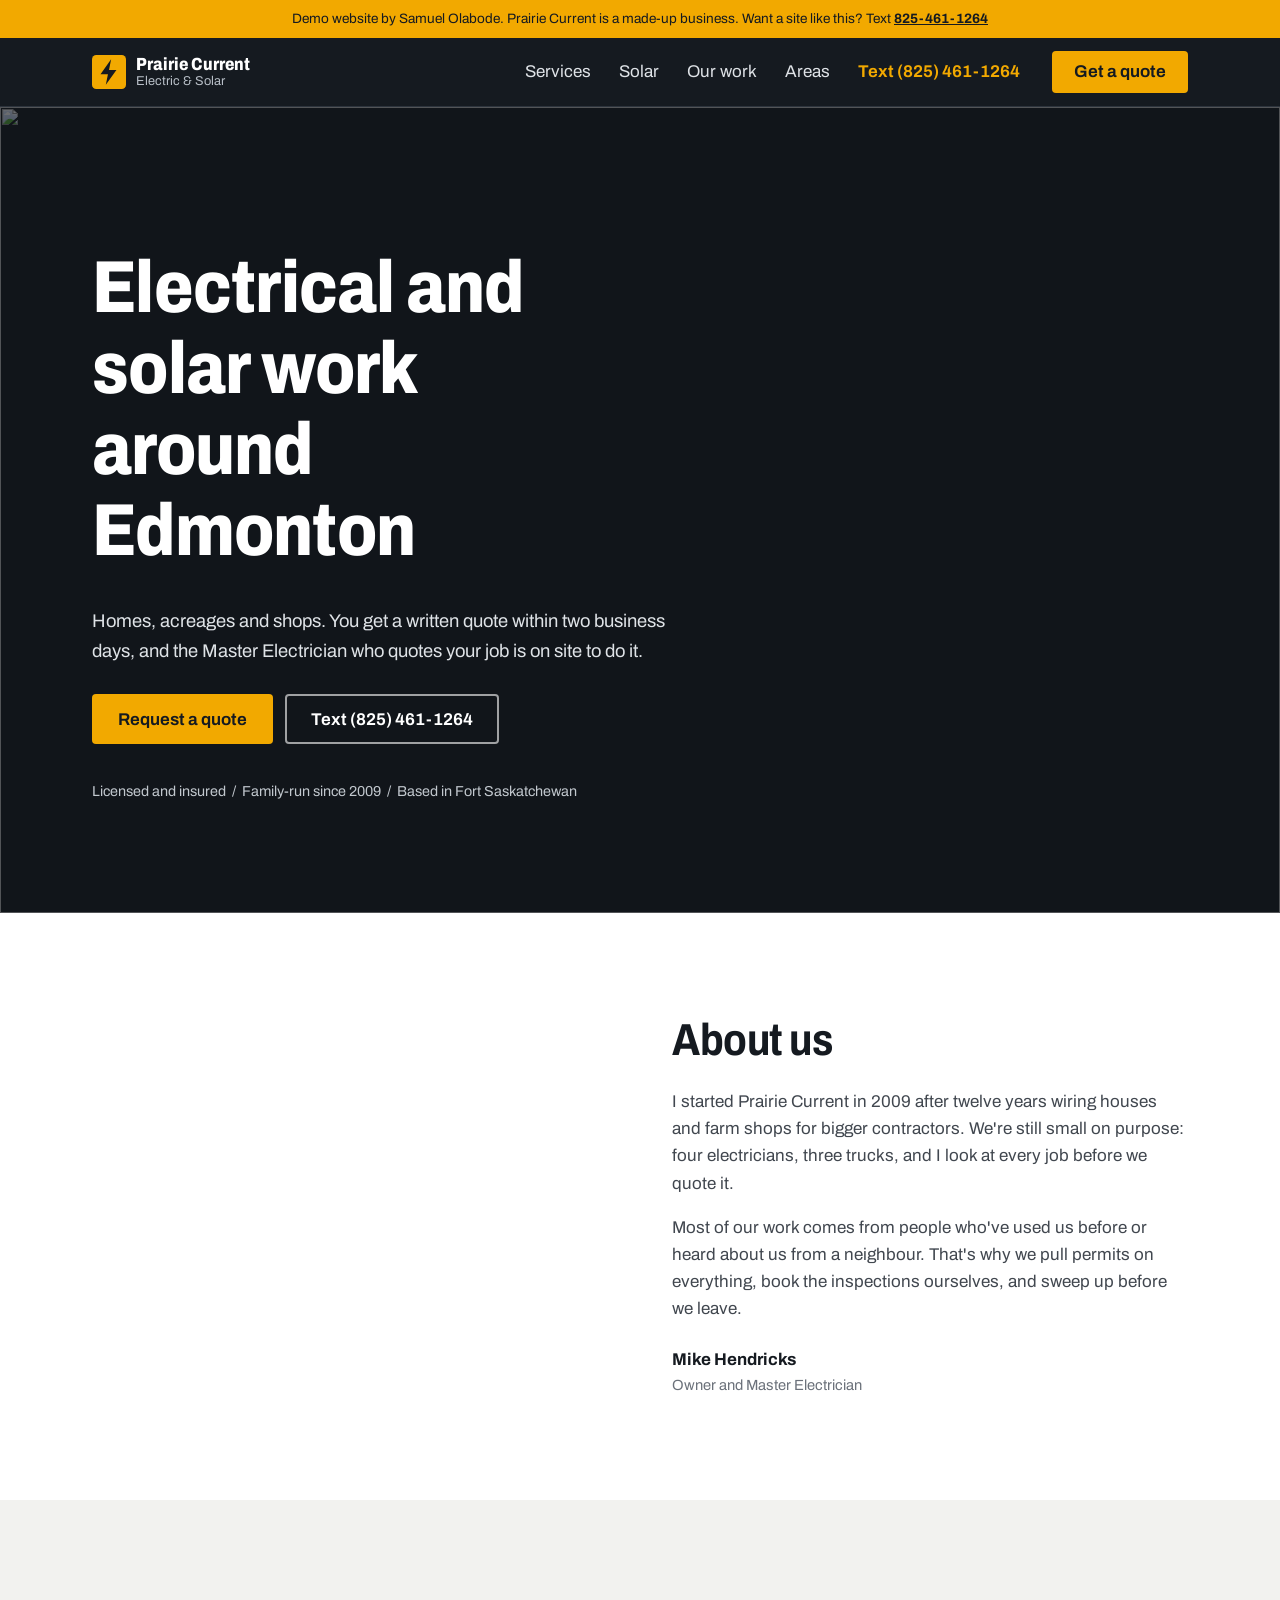
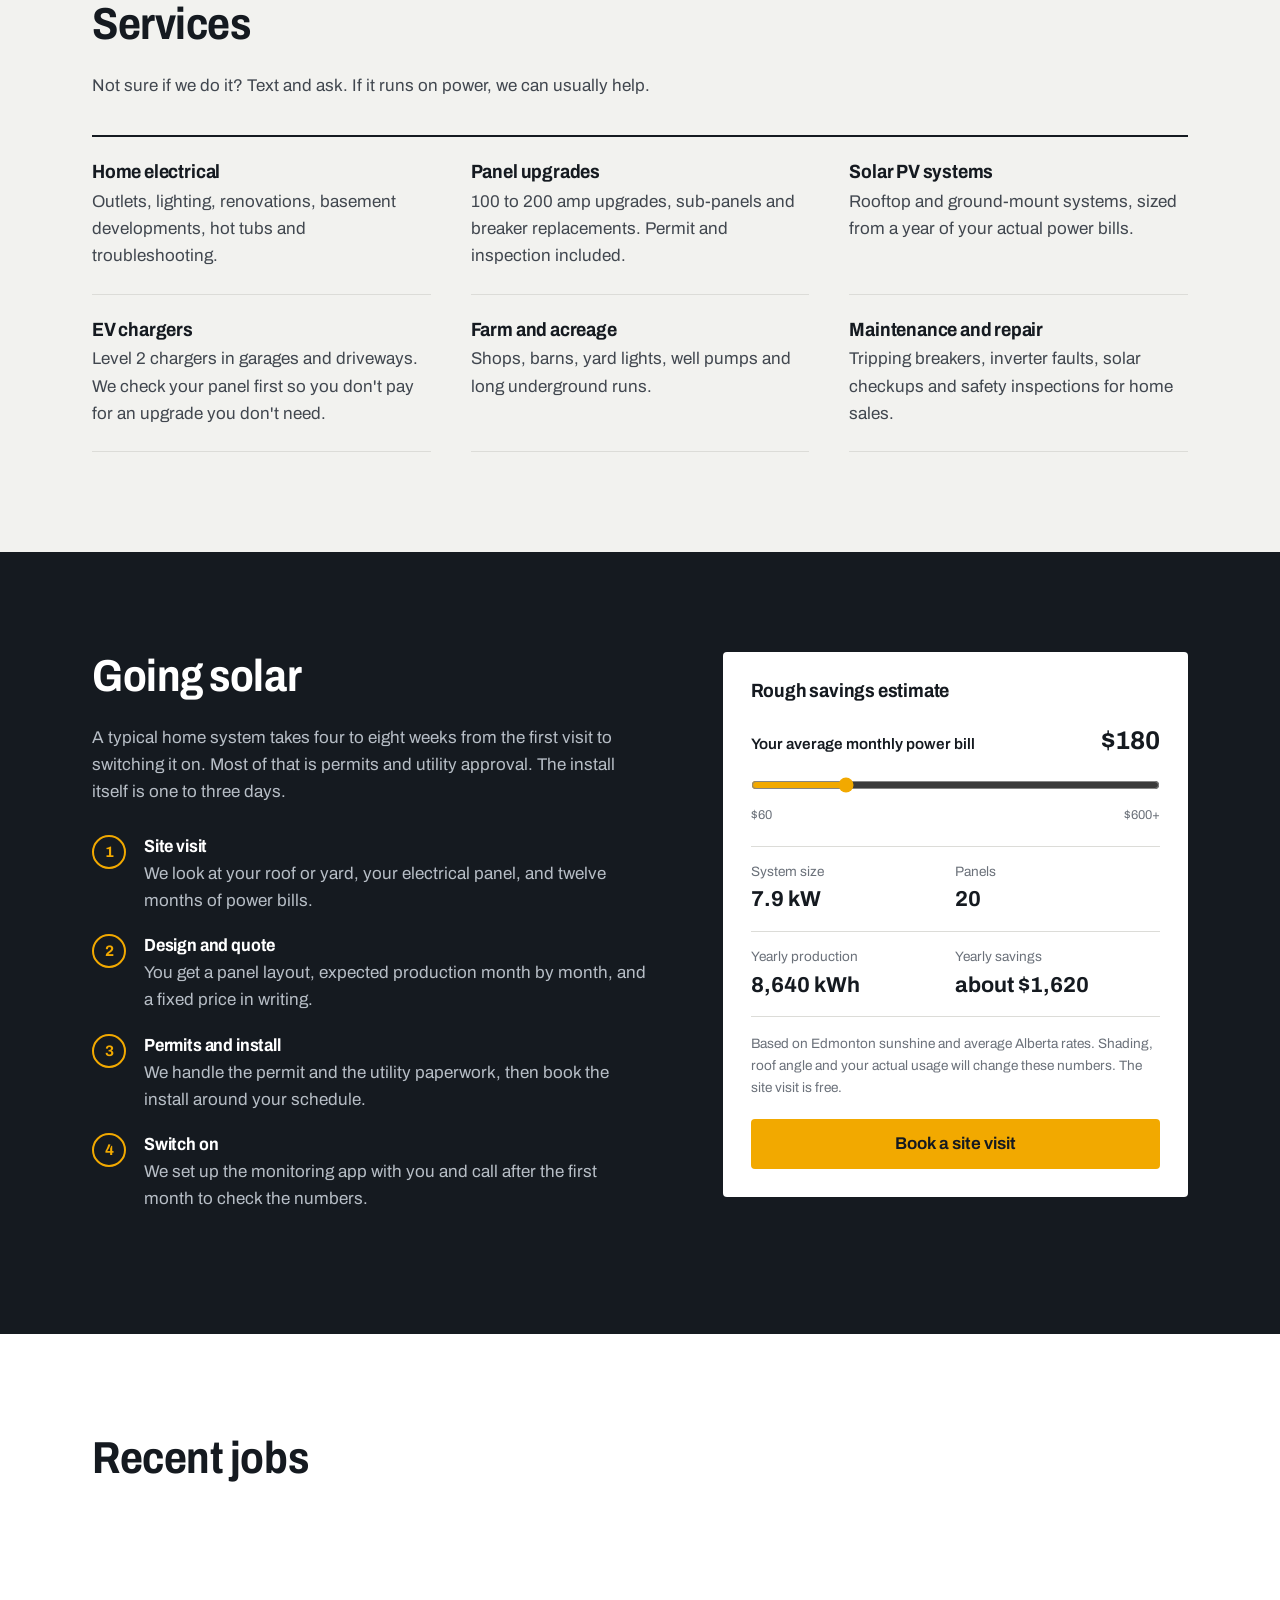
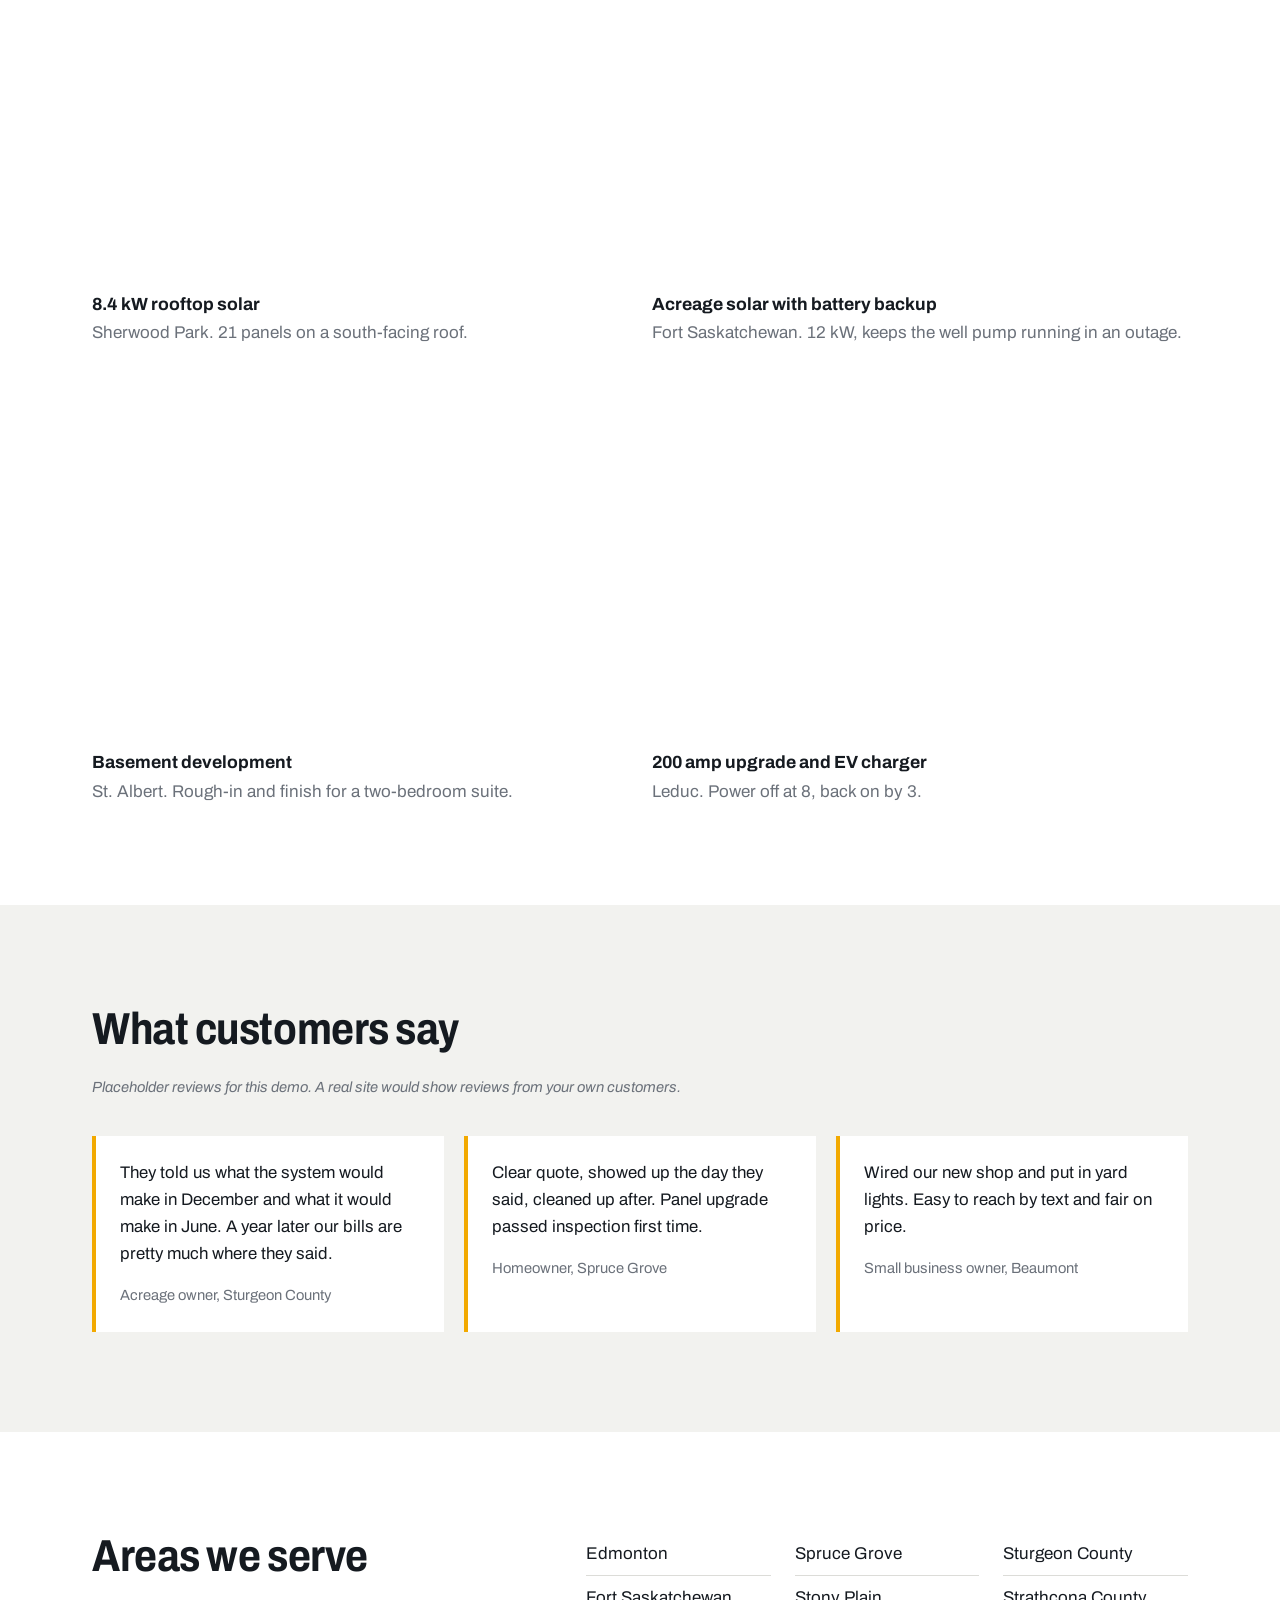
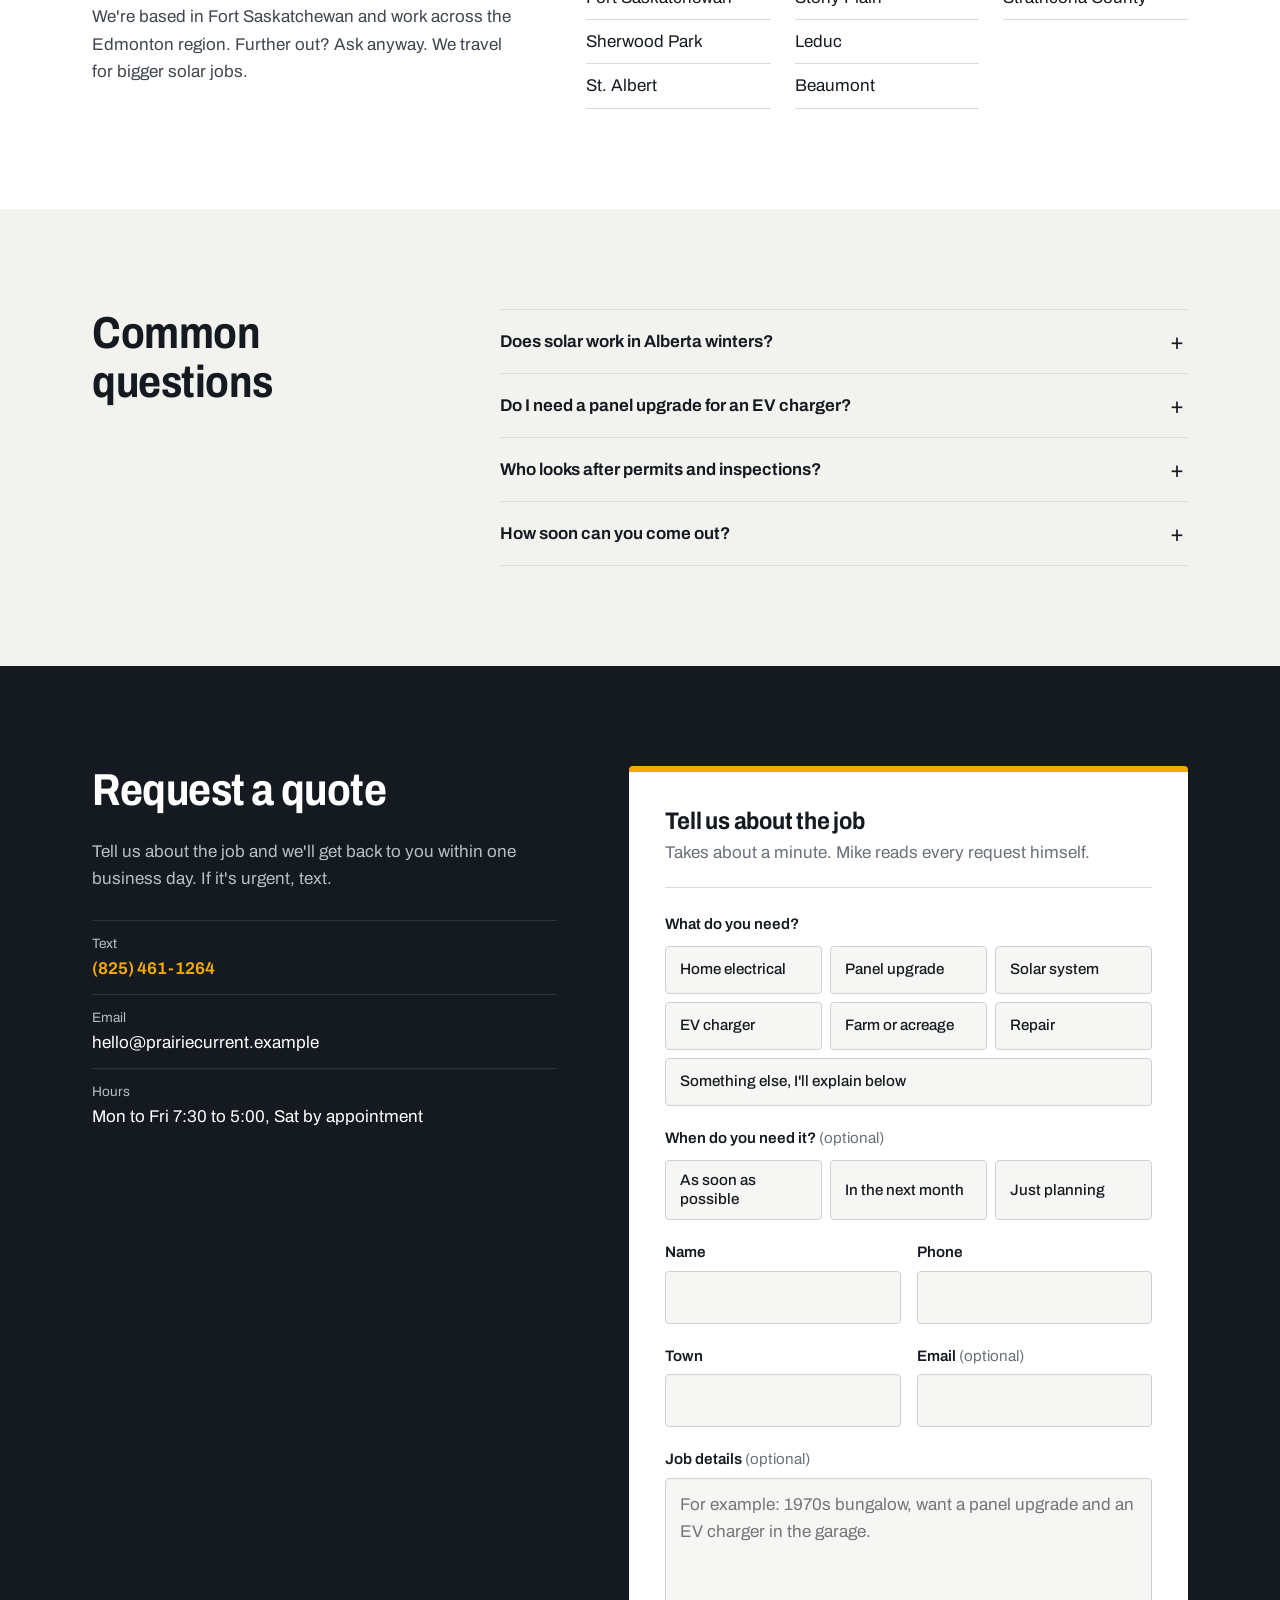
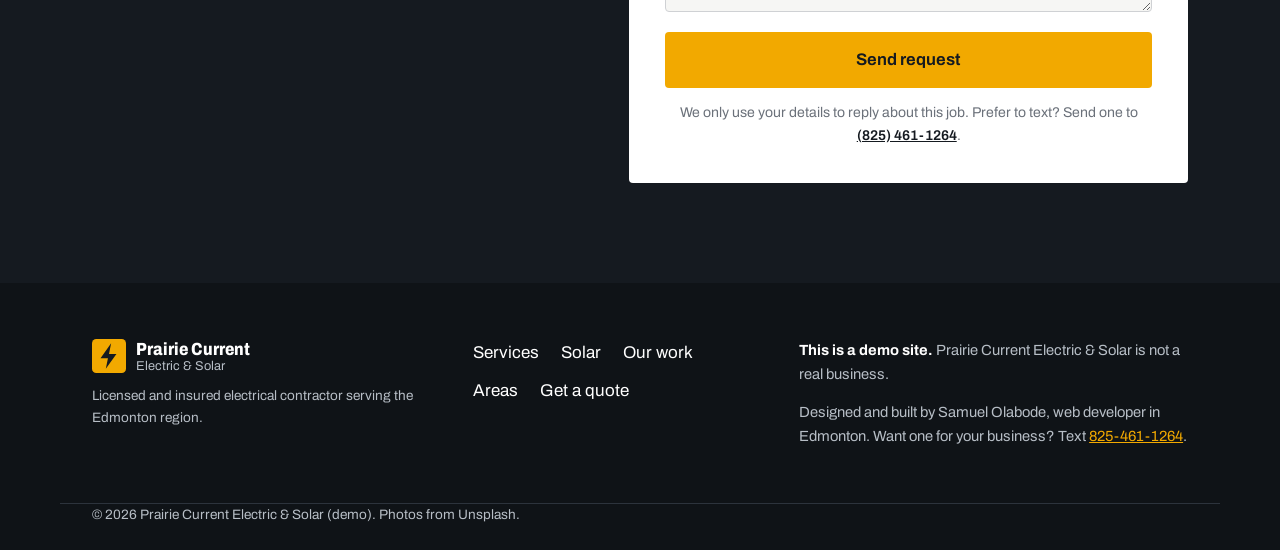
==== commit 1ed1c63b: "feat: update contact methods to use SMS for better user engagement" ====
--- a/index.html
+++ b/index.html
@@ -34,7 +34,7 @@
         <a href="#solar">Solar</a>
         <a href="#projects">Our work</a>
         <a href="#areas">Areas</a>
-        <a href="tel:+17805550142" class="nav-phone">(780) 555-0142</a>
+        <a href="sms:+18254611264" class="nav-phone">Text (825) 461-1264</a>
         <a href="#quote" class="btn btn-accent btn-sm">Get a quote</a>
       </nav>
     </div>
@@ -49,7 +49,7 @@
         <p class="lead">Homes, acreages and shops. You get a written quote within two business days, and the Master Electrician who quotes your job is on site to do it.</p>
         <div class="hero-actions">
           <a href="#quote" class="btn btn-accent">Request a quote</a>
-          <a href="tel:+17805550142" class="btn btn-outline">Call (780) 555-0142</a>
+          <a href="sms:+18254611264" class="btn btn-outline">Text (825) 461-1264</a>
         </div>
         <p class="hero-facts">Licensed and insured &nbsp;/&nbsp; Family-run since 2009 &nbsp;/&nbsp; Based in Fort Saskatchewan</p>
       </div>
@@ -71,7 +71,7 @@
       <div class="container">
         <div class="section-head">
           <h2>Services</h2>
-          <p>Not sure if we do it? Call and ask. If it runs on power, we can usually help.</p>
+          <p>Not sure if we do it? Text and ask. If it runs on power, we can usually help.</p>
         </div>
         <div class="services">
           <div class="service">
@@ -222,9 +222,9 @@
       <div class="container quote-grid">
         <div>
           <h2>Request a quote</h2>
-          <p class="muted">Tell us about the job and we'll get back to you within one business day. If it's urgent, call.</p>
+          <p class="muted">Tell us about the job and we'll get back to you within one business day. If it's urgent, text.</p>
           <ul class="contact-list">
-            <li><span>Phone</span><a href="tel:+17805550142">(780) 555-0142</a></li>
+            <li><span>Text</span><a href="sms:+18254611264">(825) 461-1264</a></li>
             <li><span>Email</span>hello@prairiecurrent.example</li>
             <li><span>Hours</span>Mon to Fri 7:30 to 5:00, Sat by appointment</li>
           </ul>
@@ -282,7 +282,7 @@
             <textarea id="details" name="details" rows="4" placeholder="For example: 1970s bungalow, want a panel upgrade and an EV charger in the garage."></textarea>
           </div>
           <button type="submit" class="btn btn-accent btn-block btn-lg">Send request</button>
-          <p class="form-note">We only use your details to reply about this job. Prefer to talk? Call <a href="tel:+17805550142">(780) 555-0142</a>.</p>
+          <p class="form-note">We only use your details to reply about this job. Prefer to text? Send one to <a href="sms:+18254611264">(825) 461-1264</a>.</p>
           <p class="form-status" id="form-status" role="status" aria-live="polite"></p>
         </form>
       </div>
@@ -317,7 +317,7 @@
   </footer>
 
   <div class="mobile-cta" aria-label="Quick contact">
-    <a href="tel:+17805550142" class="btn btn-outline">Call</a>
+    <a href="sms:+18254611264" class="btn btn-outline">Text</a>
     <a href="#quote" class="btn btn-accent">Get a quote</a>
   </div>
 
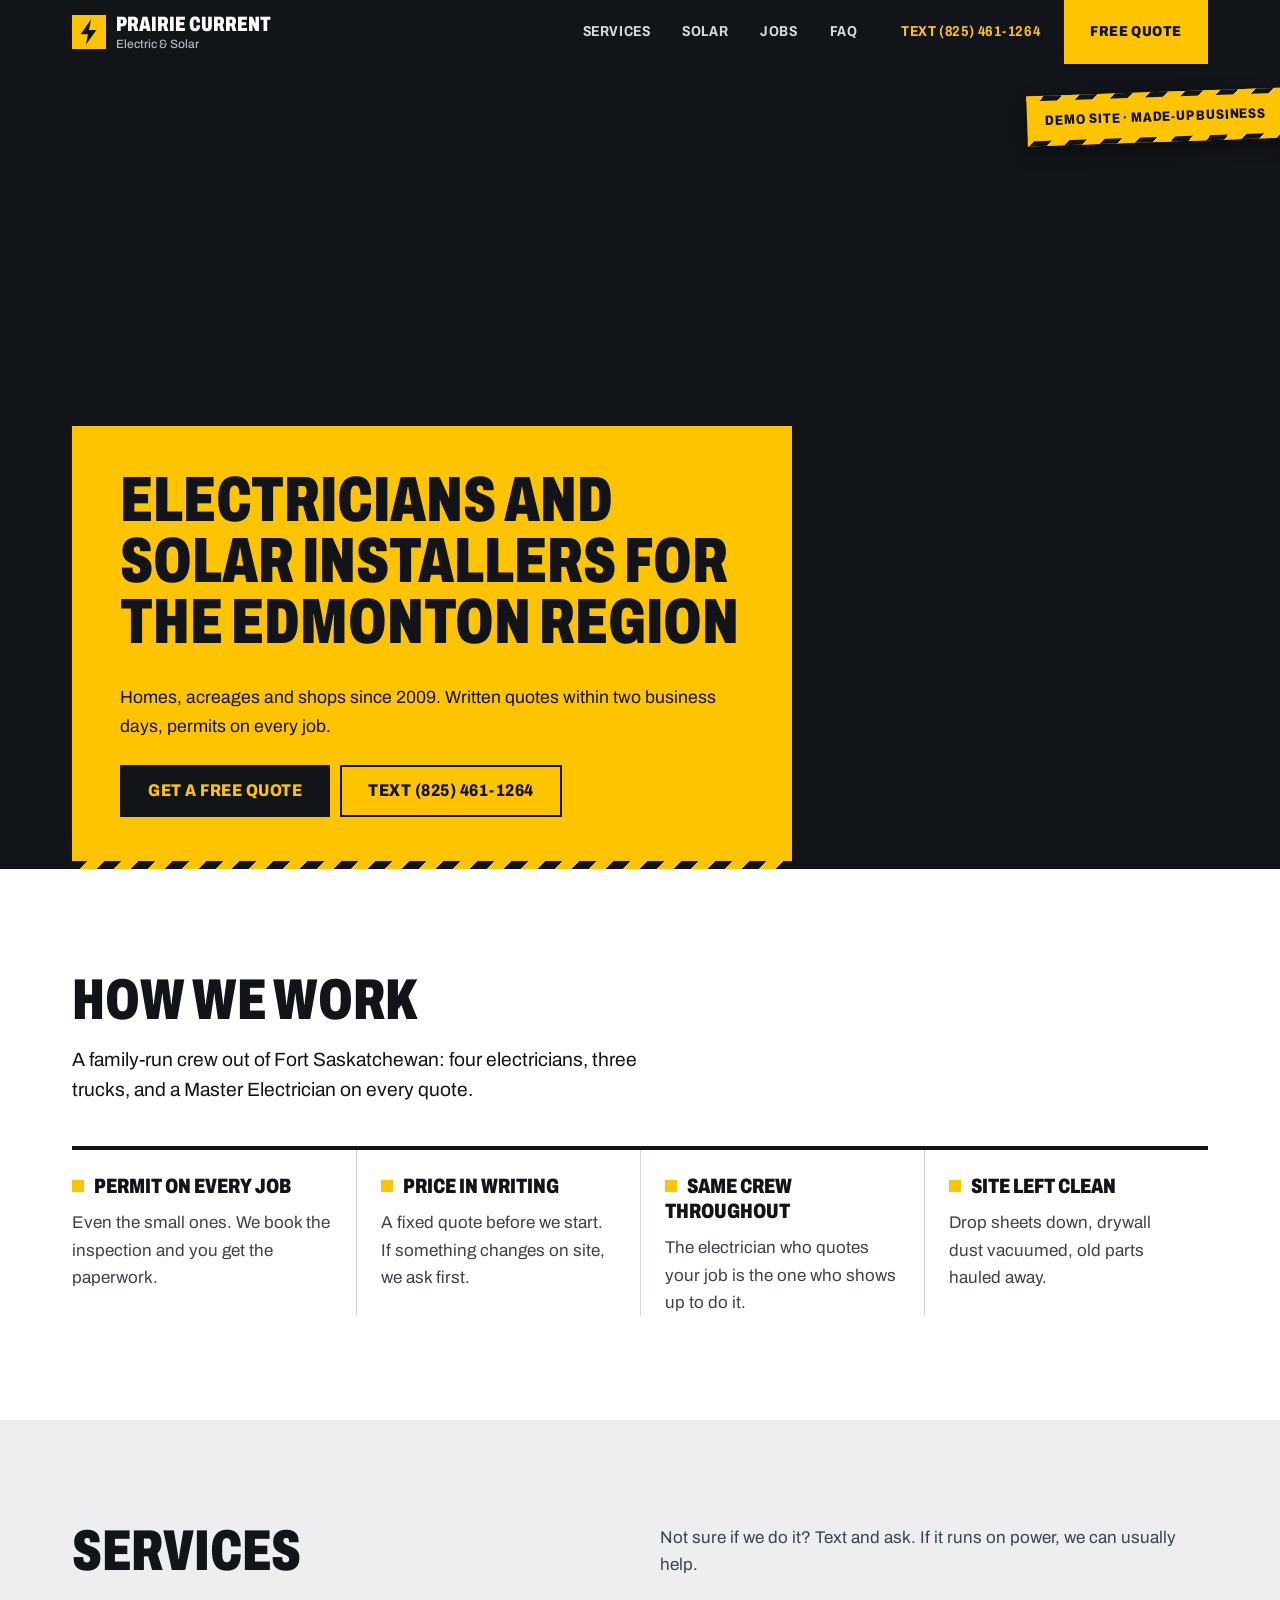
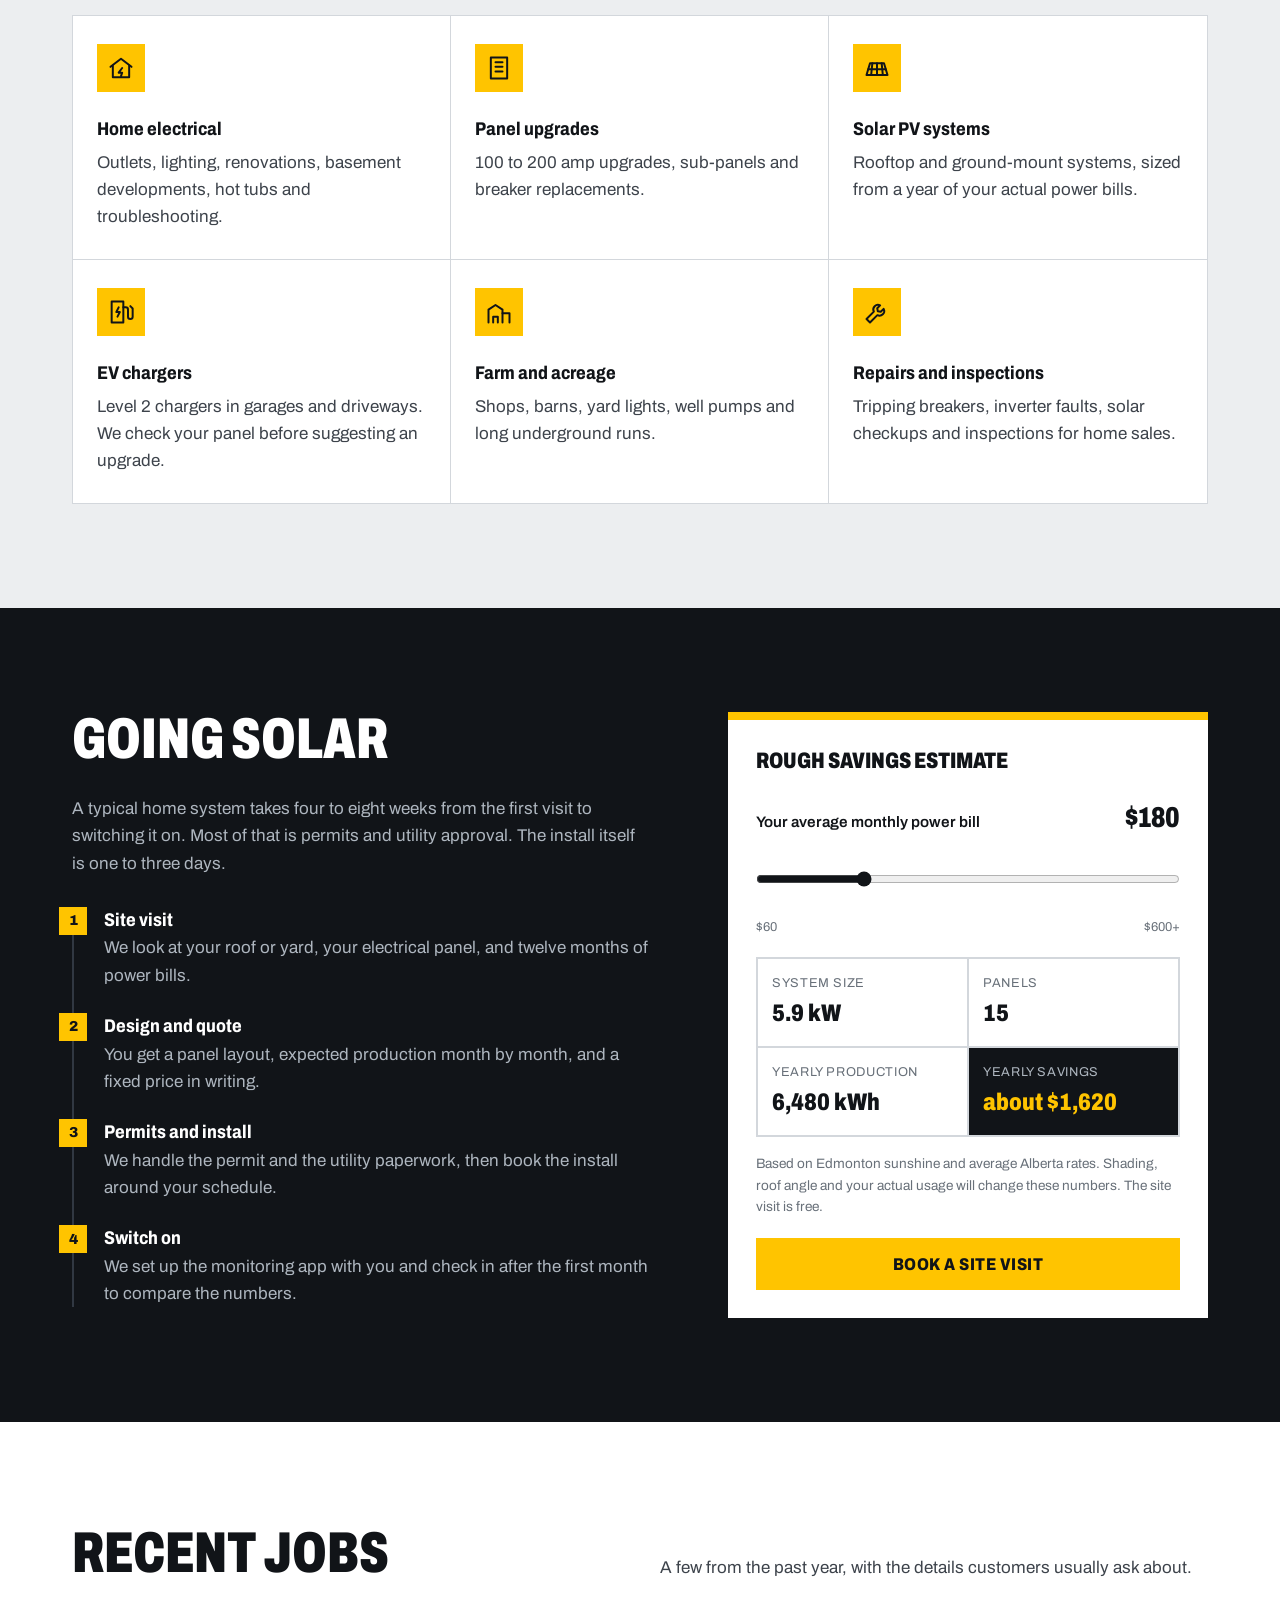
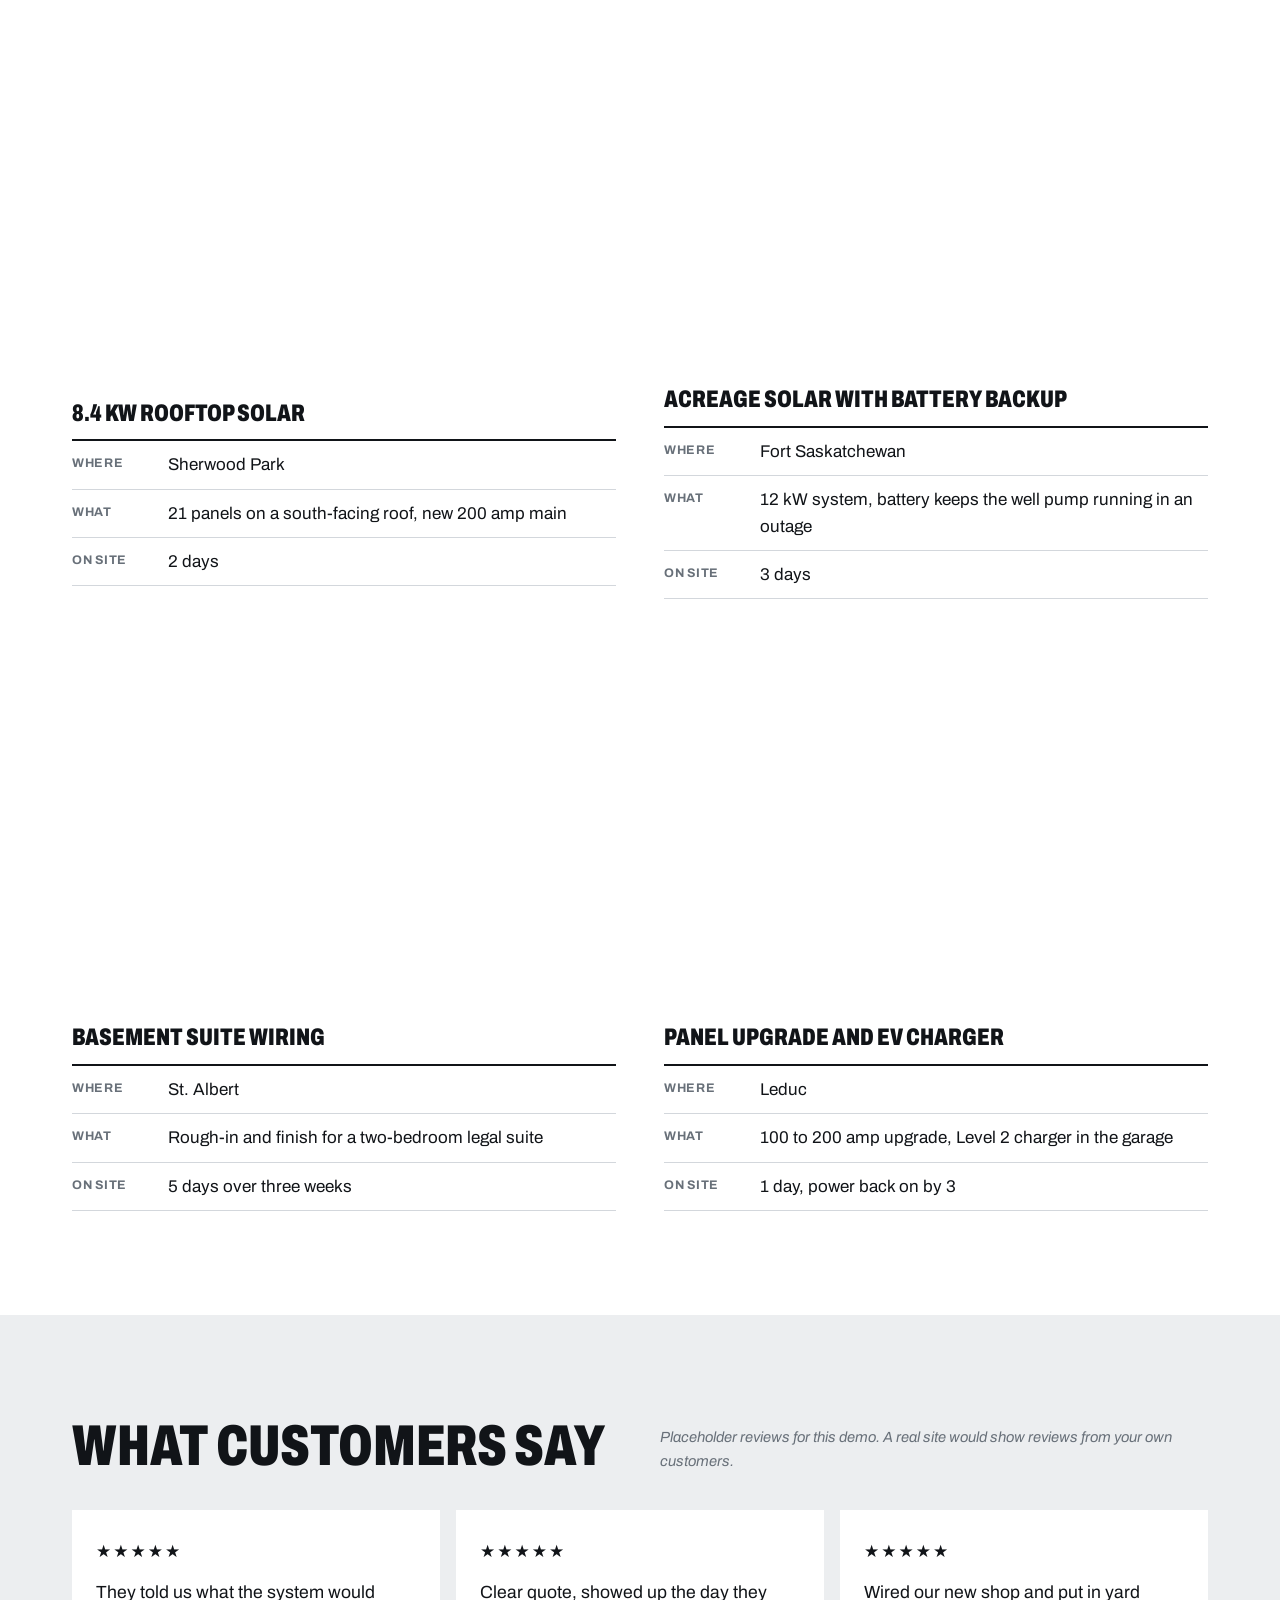
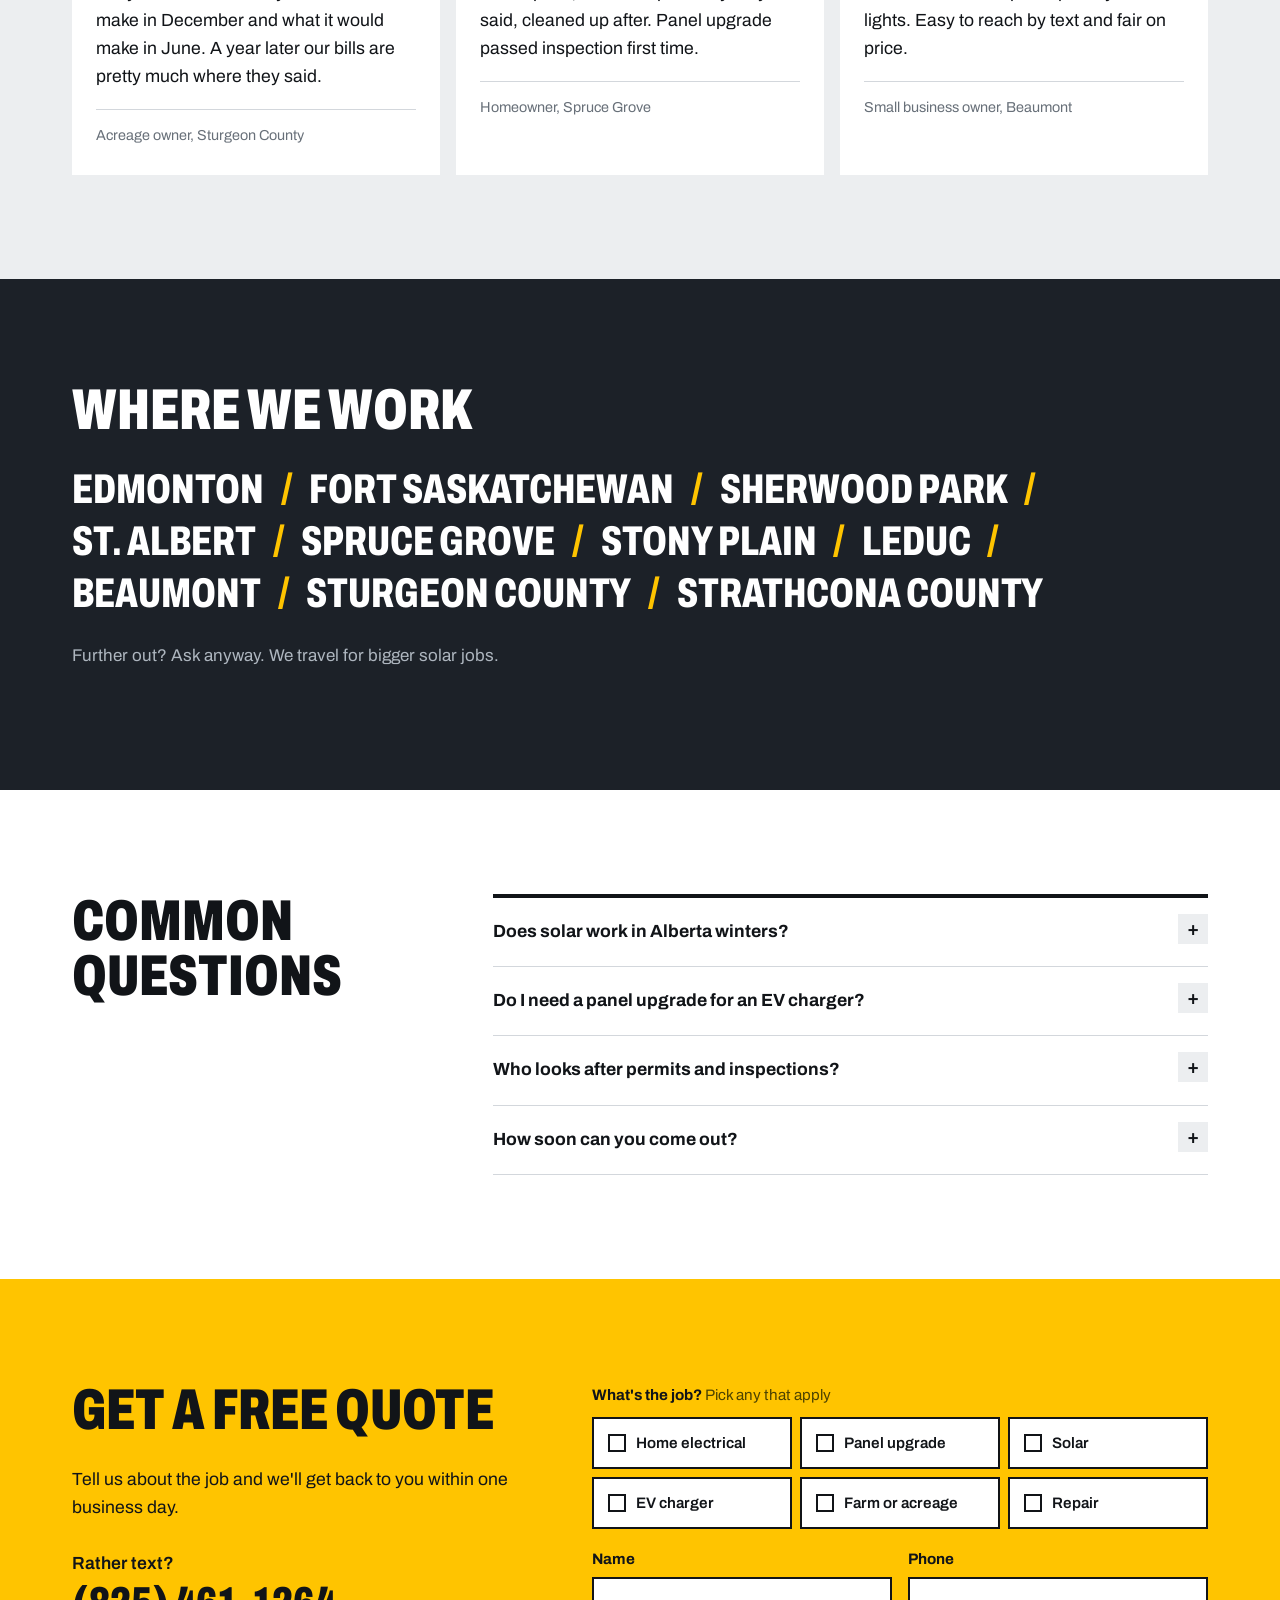
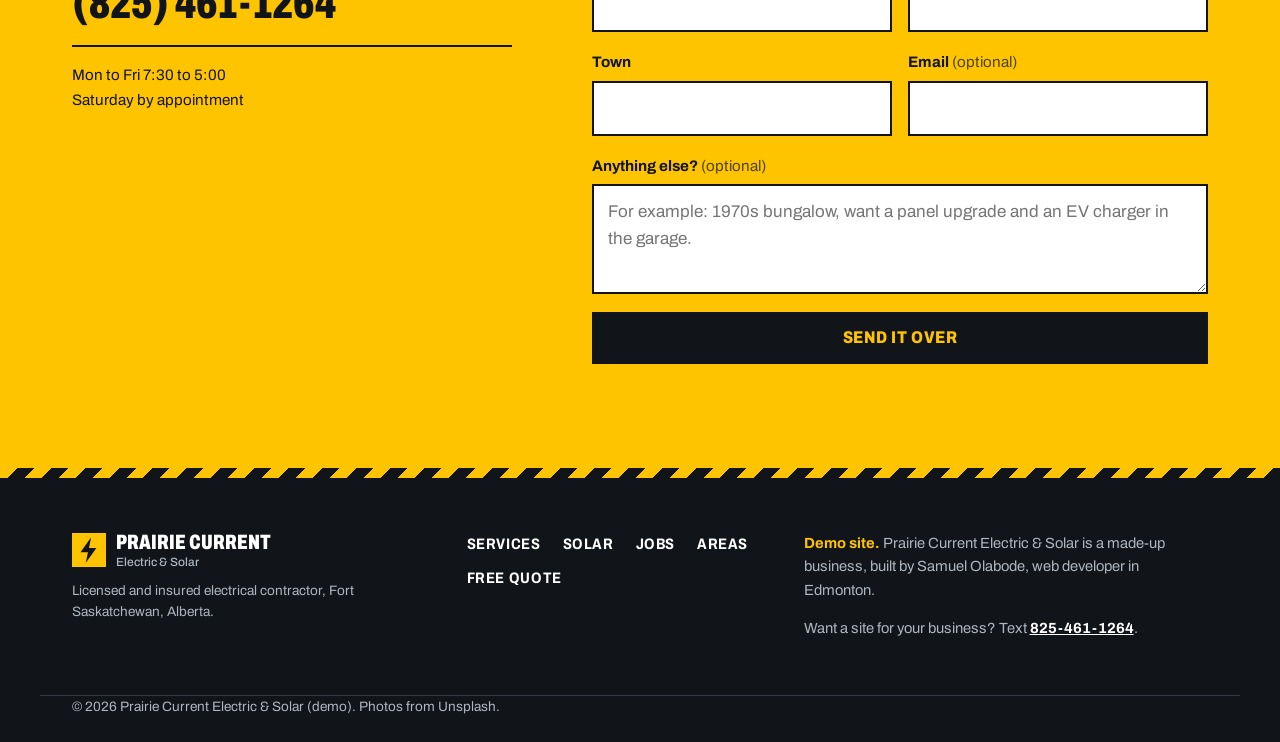
==== commit 68d0cc6e: "Refactor form validation and update service selection message; enhance styles for improved UI consis" ====
--- a/index.html
+++ b/index.html
@@ -8,23 +8,19 @@
   <meta name="robots" content="noindex">
   <meta property="og:title" content="Prairie Current Electric & Solar (Demo site)">
   <meta property="og:description" content="Demo website for a local trades business, built by Samuel Olabode, web developer in Edmonton.">
-  <link rel="icon" href="data:image/svg+xml,%3Csvg xmlns='http://www.w3.org/2000/svg' viewBox='0 0 32 32'%3E%3Crect width='32' height='32' rx='4' fill='%23f2a900'/%3E%3Cpath d='M18 4 8 18h7l-2 10 10-14h-7z' fill='%23151a20'/%3E%3C/svg%3E">
+  <link rel="icon" href="data:image/svg+xml,%3Csvg xmlns='http://www.w3.org/2000/svg' viewBox='0 0 32 32'%3E%3Crect width='32' height='32' fill='%23ffc400'/%3E%3Cpath d='M18 4 8 18h7l-2 10 10-14h-7z' fill='%23111418'/%3E%3C/svg%3E">
   <link rel="preconnect" href="https://fonts.googleapis.com">
   <link rel="preconnect" href="https://fonts.gstatic.com" crossorigin>
-  <link rel="stylesheet" href="https://fonts.googleapis.com/css2?family=Archivo:wdth,wght@75..100,400..800&display=swap">
+  <link rel="stylesheet" href="https://fonts.googleapis.com/css2?family=Archivo:wdth,wght@62..100,400..900&display=swap">
   <link rel="stylesheet" href="styles.css">
 </head>
 <body>
 
-  <div class="demo-bar" role="note">
-    <p>Demo website by Samuel Olabode. Prairie Current is a made-up business. Want a site like this? Text <a href="sms:+18254611264">825-461-1264</a></p>
-  </div>
-
   <header class="site-header">
     <div class="container header-inner">
       <a href="#top" class="brand" aria-label="Prairie Current Electric and Solar, home">
-        <svg class="brand-mark" viewBox="0 0 32 32" aria-hidden="true"><rect width="32" height="32" rx="4"/><path d="M18 4 8 18h7l-2 10 10-14h-7z"/></svg>
-        <span class="brand-text"><strong>Prairie Current</strong><span>Electric &amp; Solar</span></span>
+        <svg class="brand-mark" viewBox="0 0 32 32" aria-hidden="true"><rect width="32" height="32"/><path d="M18 4 8 18h7l-2 10 10-14h-7z"/></svg>
+        <span class="brand-text">Prairie Current<span>Electric &amp; Solar</span></span>
       </a>
       <button class="nav-toggle" aria-expanded="false" aria-controls="site-nav">
         <span class="sr-only">Menu</span><span class="bars" aria-hidden="true"></span>
@@ -32,10 +28,10 @@
       <nav id="site-nav" class="site-nav" aria-label="Main">
         <a href="#services">Services</a>
         <a href="#solar">Solar</a>
-        <a href="#projects">Our work</a>
-        <a href="#areas">Areas</a>
+        <a href="#jobs">Jobs</a>
+        <a href="#faq">FAQ</a>
         <a href="sms:+18254611264" class="nav-phone">Text (825) 461-1264</a>
-        <a href="#quote" class="btn btn-accent btn-sm">Get a quote</a>
+        <a href="#quote" class="nav-cta">Free quote</a>
       </nav>
     </div>
   </header>
@@ -43,60 +39,81 @@
   <main id="top">
 
     <section class="hero">
-      <img class="hero-bg" src="https://images.unsplash.com/photo-1624397640148-949b1732bb0a?w=2000&q=75&auto=format&fit=crop" alt="" width="2000" height="1333" fetchpriority="high">
+      <img class="hero-photo" src="https://images.unsplash.com/photo-1624397640148-949b1732bb0a?w=2000&q=75&auto=format&fit=crop" alt="Installer lifting a solar panel into place on a shingled roof" width="2000" height="1333" fetchpriority="high">
+      <a href="#demo" class="demo-tape">Demo site &middot; made-up business</a>
       <div class="container hero-inner">
-        <h1>Electrical and solar work around Edmonton</h1>
-        <p class="lead">Homes, acreages and shops. You get a written quote within two business days, and the Master Electrician who quotes your job is on site to do it.</p>
-        <div class="hero-actions">
-          <a href="#quote" class="btn btn-accent">Request a quote</a>
-          <a href="sms:+18254611264" class="btn btn-outline">Text (825) 461-1264</a>
-        </div>
-        <p class="hero-facts">Licensed and insured &nbsp;/&nbsp; Family-run since 2009 &nbsp;/&nbsp; Based in Fort Saskatchewan</p>
-      </div>
-    </section>
-
-    <section class="section about">
-      <div class="container about-grid">
-        <img src="https://images.unsplash.com/photo-1758101755915-462eddc23f57?w=1000&q=75&auto=format&fit=crop" alt="Electrician testing an electrical panel with a multimeter" width="1000" height="1100" loading="lazy">
-        <div>
-          <h2>About us</h2>
-          <p>I started Prairie Current in 2009 after twelve years wiring houses and farm shops for bigger contractors. We're still small on purpose: four electricians, three trucks, and I look at every job before we quote it.</p>
-          <p>Most of our work comes from people who've used us before or heard about us from a neighbour. That's why we pull permits on everything, book the inspections ourselves, and sweep up before we leave.</p>
-          <p class="signoff">Mike Hendricks<span>Owner and Master Electrician</span></p>
-        </div>
-      </div>
-    </section>
-
-    <section id="services" class="section section-alt">
-      <div class="container">
-        <div class="section-head">
+        <div class="hero-panel">
+          <h1>Electricians and solar installers for the Edmonton region</h1>
+          <p>Homes, acreages and shops since 2009. Written quotes within two business days, permits on every job.</p>
+          <div class="hero-actions">
+            <a href="#quote" class="btn btn-ink">Get a free quote</a>
+            <a href="sms:+18254611264" class="btn btn-line">Text (825) 461-1264</a>
+          </div>
+        </div>
+      </div>
+    </section>
+
+    <section class="section how">
+      <div class="container">
+        <h2>How we work</h2>
+        <p class="intro">A family-run crew out of Fort Saskatchewan: four electricians, three trucks, and a Master Electrician on every quote.</p>
+        <div class="promises">
+          <div>
+            <h3>Permit on every job</h3>
+            <p>Even the small ones. We book the inspection and you get the paperwork.</p>
+          </div>
+          <div>
+            <h3>Price in writing</h3>
+            <p>A fixed quote before we start. If something changes on site, we ask first.</p>
+          </div>
+          <div>
+            <h3>Same crew throughout</h3>
+            <p>The electrician who quotes your job is the one who shows up to do it.</p>
+          </div>
+          <div>
+            <h3>Site left clean</h3>
+            <p>Drop sheets down, drywall dust vacuumed, old parts hauled away.</p>
+          </div>
+        </div>
+      </div>
+    </section>
+
+    <section id="services" class="section section-grey">
+      <div class="container">
+        <div class="head-row">
           <h2>Services</h2>
           <p>Not sure if we do it? Text and ask. If it runs on power, we can usually help.</p>
         </div>
-        <div class="services">
-          <div class="service">
+        <div class="svc-grid">
+          <div class="svc">
+            <svg viewBox="0 0 24 24" aria-hidden="true"><path d="M3 11 12 4l9 7"/><path d="M5 10v10h14V10"/><path d="M13 12l-3 4h3l-1 3"/></svg>
             <h3>Home electrical</h3>
             <p>Outlets, lighting, renovations, basement developments, hot tubs and troubleshooting.</p>
           </div>
-          <div class="service">
+          <div class="svc">
+            <svg viewBox="0 0 24 24" aria-hidden="true"><rect x="5" y="3" width="14" height="18"/><path d="M9 7h6M9 11h6M9 15h6"/></svg>
             <h3>Panel upgrades</h3>
-            <p>100 to 200 amp upgrades, sub-panels and breaker replacements. Permit and inspection included.</p>
-          </div>
-          <div class="service">
+            <p>100 to 200 amp upgrades, sub-panels and breaker replacements.</p>
+          </div>
+          <div class="svc">
+            <svg viewBox="0 0 24 24" aria-hidden="true"><path d="M3 18h18L18 8H6z"/><path d="M8 8l-1 10M12 8v10M16 8l1 10M4.5 13h15"/></svg>
             <h3>Solar PV systems</h3>
             <p>Rooftop and ground-mount systems, sized from a year of your actual power bills.</p>
           </div>
-          <div class="service">
+          <div class="svc">
+            <svg viewBox="0 0 24 24" aria-hidden="true"><rect x="4" y="3" width="10" height="18"/><path d="M14 8h2a2 2 0 0 1 2 2v6a2 2 0 0 0 4 0V9l-2-2"/><path d="M10 8l-2 4h3l-2 4"/></svg>
             <h3>EV chargers</h3>
-            <p>Level 2 chargers in garages and driveways. We check your panel first so you don't pay for an upgrade you don't need.</p>
-          </div>
-          <div class="service">
+            <p>Level 2 chargers in garages and driveways. We check your panel before suggesting an upgrade.</p>
+          </div>
+          <div class="svc">
+            <svg viewBox="0 0 24 24" aria-hidden="true"><path d="M3 21V10l6-4 6 4v11"/><path d="M15 13h6v8M7 21v-5h4v5"/></svg>
             <h3>Farm and acreage</h3>
             <p>Shops, barns, yard lights, well pumps and long underground runs.</p>
           </div>
-          <div class="service">
-            <h3>Maintenance and repair</h3>
-            <p>Tripping breakers, inverter faults, solar checkups and safety inspections for home sales.</p>
+          <div class="svc">
+            <svg viewBox="0 0 24 24" aria-hidden="true"><path d="M14.7 6.3a4 4 0 0 0-5.4 5.4L3 18l3 3 6.3-6.3a4 4 0 0 0 5.4-5.4l-2.5 2.5-2.5-.5-.5-2.5z"/></svg>
+            <h3>Repairs and inspections</h3>
+            <p>Tripping breakers, inverter faults, solar checkups and inspections for home sales.</p>
           </div>
         </div>
       </div>
@@ -111,7 +128,7 @@
             <li><h3>Site visit</h3><p>We look at your roof or yard, your electrical panel, and twelve months of power bills.</p></li>
             <li><h3>Design and quote</h3><p>You get a panel layout, expected production month by month, and a fixed price in writing.</p></li>
             <li><h3>Permits and install</h3><p>We handle the permit and the utility paperwork, then book the install around your schedule.</p></li>
-            <li><h3>Switch on</h3><p>We set up the monitoring app with you and call after the first month to check the numbers.</p></li>
+            <li><h3>Switch on</h3><p>We set up the monitoring app with you and check in after the first month to compare the numbers.</p></li>
           </ol>
         </div>
 
@@ -121,59 +138,91 @@
           <input type="range" id="bill" min="60" max="600" step="10" value="180">
           <div class="range-scale" aria-hidden="true"><span>$60</span><span>$600+</span></div>
           <dl class="results">
-            <div><dt>System size</dt><dd><span id="r-size">7.9</span> kW</dd></div>
-            <div><dt>Panels</dt><dd id="r-panels">20</dd></div>
-            <div><dt>Yearly production</dt><dd><span id="r-prod">8,640</span> kWh</dd></div>
+            <div><dt>System size</dt><dd><span id="r-size">5.9</span> kW</dd></div>
+            <div><dt>Panels</dt><dd id="r-panels">15</dd></div>
+            <div><dt>Yearly production</dt><dd><span id="r-prod">6,480</span> kWh</dd></div>
             <div><dt>Yearly savings</dt><dd>about $<span id="r-save">1,620</span></dd></div>
           </dl>
           <p class="fine">Based on Edmonton sunshine and average Alberta rates. Shading, roof angle and your actual usage will change these numbers. The site visit is free.</p>
-          <a href="#quote" class="btn btn-accent btn-block">Book a site visit</a>
-        </div>
-      </div>
-    </section>
-
-    <section id="projects" class="section">
-      <div class="container">
-        <div class="section-head">
+          <a href="#quote" class="btn btn-yellow btn-block">Book a site visit</a>
+        </div>
+      </div>
+    </section>
+
+    <section id="jobs" class="section">
+      <div class="container">
+        <div class="head-row">
           <h2>Recent jobs</h2>
-        </div>
-        <div class="projects">
-          <figure class="project">
+          <p>A few from the past year, with the details customers usually ask about.</p>
+        </div>
+        <div class="jobs">
+          <article class="job">
             <img src="https://images.unsplash.com/flagged/photo-1566838616631-f2618f74a6a2?w=900&q=75&auto=format&fit=crop" alt="Brick house with solar panels on the roof" width="900" height="600" loading="lazy">
-            <figcaption><strong>8.4 kW rooftop solar</strong>Sherwood Park. 21 panels on a south-facing roof.</figcaption>
-          </figure>
-          <figure class="project">
+            <div>
+              <h3>8.4 kW rooftop solar</h3>
+              <dl class="spec">
+                <div><dt>Where</dt><dd>Sherwood Park</dd></div>
+                <div><dt>What</dt><dd>21 panels on a south-facing roof, new 200 amp main</dd></div>
+                <div><dt>On site</dt><dd>2 days</dd></div>
+              </dl>
+            </div>
+          </article>
+          <article class="job">
             <img src="https://images.unsplash.com/photo-1660330589257-813305a4a383?w=900&q=75&auto=format&fit=crop" alt="Installer working on a roof" width="900" height="600" loading="lazy">
-            <figcaption><strong>Acreage solar with battery backup</strong>Fort Saskatchewan. 12 kW, keeps the well pump running in an outage.</figcaption>
-          </figure>
-          <figure class="project">
+            <div>
+              <h3>Acreage solar with battery backup</h3>
+              <dl class="spec">
+                <div><dt>Where</dt><dd>Fort Saskatchewan</dd></div>
+                <div><dt>What</dt><dd>12 kW system, battery keeps the well pump running in an outage</dd></div>
+                <div><dt>On site</dt><dd>3 days</dd></div>
+              </dl>
+            </div>
+          </article>
+          <article class="job">
             <img src="https://images.unsplash.com/photo-1635335874521-7987db781153?w=900&q=75&auto=format&fit=crop" alt="Wiring inside an open switch box" width="900" height="600" loading="lazy">
-            <figcaption><strong>Basement development</strong>St. Albert. Rough-in and finish for a two-bedroom suite.</figcaption>
-          </figure>
-          <figure class="project">
+            <div>
+              <h3>Basement suite wiring</h3>
+              <dl class="spec">
+                <div><dt>Where</dt><dd>St. Albert</dd></div>
+                <div><dt>What</dt><dd>Rough-in and finish for a two-bedroom legal suite</dd></div>
+                <div><dt>On site</dt><dd>5 days over three weeks</dd></div>
+              </dl>
+            </div>
+          </article>
+          <article class="job">
             <img src="https://images.unsplash.com/photo-1655300256335-beef51a914fe?w=900&q=75&auto=format&fit=crop" alt="House with solar panels" width="900" height="600" loading="lazy">
-            <figcaption><strong>200 amp upgrade and EV charger</strong>Leduc. Power off at 8, back on by 3.</figcaption>
-          </figure>
-        </div>
-      </div>
-    </section>
-
-    <section class="section section-alt">
-      <div class="container">
-        <div class="section-head">
+            <div>
+              <h3>Panel upgrade and EV charger</h3>
+              <dl class="spec">
+                <div><dt>Where</dt><dd>Leduc</dd></div>
+                <div><dt>What</dt><dd>100 to 200 amp upgrade, Level 2 charger in the garage</dd></div>
+                <div><dt>On site</dt><dd>1 day, power back on by 3</dd></div>
+              </dl>
+            </div>
+          </article>
+        </div>
+      </div>
+    </section>
+
+    <section class="section section-grey">
+      <div class="container">
+        <div class="head-row">
           <h2>What customers say</h2>
           <p class="note">Placeholder reviews for this demo. A real site would show reviews from your own customers.</p>
         </div>
         <div class="reviews">
           <blockquote class="review">
+            <div class="stars" aria-label="5 out of 5 stars">★★★★★</div>
             <p>They told us what the system would make in December and what it would make in June. A year later our bills are pretty much where they said.</p>
             <footer>Acreage owner, Sturgeon County</footer>
           </blockquote>
           <blockquote class="review">
+            <div class="stars" aria-label="5 out of 5 stars">★★★★★</div>
             <p>Clear quote, showed up the day they said, cleaned up after. Panel upgrade passed inspection first time.</p>
             <footer>Homeowner, Spruce Grove</footer>
           </blockquote>
           <blockquote class="review">
+            <div class="stars" aria-label="5 out of 5 stars">★★★★★</div>
             <p>Wired our new shop and put in yard lights. Easy to reach by text and fair on price.</p>
             <footer>Small business owner, Beaumont</footer>
           </blockquote>
@@ -181,20 +230,17 @@
       </div>
     </section>
 
-    <section id="areas" class="section">
-      <div class="container areas-grid">
-        <div>
-          <h2>Areas we serve</h2>
-          <p>We're based in Fort Saskatchewan and work across the Edmonton region. Further out? Ask anyway. We travel for bigger solar jobs.</p>
-        </div>
-        <ul class="areas">
-          <li>Edmonton</li><li>Fort Saskatchewan</li><li>Sherwood Park</li><li>St. Albert</li><li>Spruce Grove</li>
-          <li>Stony Plain</li><li>Leduc</li><li>Beaumont</li><li>Sturgeon County</li><li>Strathcona County</li>
-        </ul>
-      </div>
-    </section>
-
-    <section id="faq" class="section section-alt">
+    <section id="areas" class="section areas">
+      <div class="container">
+        <h2>Where we work</h2>
+        <p class="towns">
+          <span>Edmonton</span> <span>Fort Saskatchewan</span> <span>Sherwood Park</span> <span>St. Albert</span> <span>Spruce Grove</span> <span>Stony Plain</span> <span>Leduc</span> <span>Beaumont</span> <span>Sturgeon County</span> <span>Strathcona County</span>
+        </p>
+        <p class="muted">Further out? Ask anyway. We travel for bigger solar jobs.</p>
+      </div>
+    </section>
+
+    <section id="faq" class="section">
       <div class="container faq-grid">
         <h2>Common questions</h2>
         <div class="faq">
@@ -218,45 +264,26 @@
       </div>
     </section>
 
-    <section id="quote" class="section section-dark">
+    <section id="quote" class="section quote">
       <div class="container quote-grid">
-        <div>
-          <h2>Request a quote</h2>
-          <p class="muted">Tell us about the job and we'll get back to you within one business day. If it's urgent, text.</p>
-          <ul class="contact-list">
-            <li><span>Text</span><a href="sms:+18254611264">(825) 461-1264</a></li>
-            <li><span>Email</span>hello@prairiecurrent.example</li>
-            <li><span>Hours</span>Mon to Fri 7:30 to 5:00, Sat by appointment</li>
-          </ul>
+        <div class="quote-intro">
+          <h2>Get a free quote</h2>
+          <p>Tell us about the job and we'll get back to you within one business day.</p>
+          <p class="quote-text">Rather text?<a href="sms:+18254611264">(825) 461-1264</a></p>
+          <p class="hours">Mon to Fri 7:30 to 5:00<br>Saturday by appointment</p>
         </div>
         <form class="quote-form" id="quote-form" novalidate>
-          <div class="form-head">
-            <h3>Tell us about the job</h3>
-            <p>Takes about a minute. Mike reads every request himself.</p>
-          </div>
-
           <fieldset class="field">
-            <legend>What do you need?</legend>
-            <div class="choices">
-              <label class="choice"><input type="radio" name="service" value="Home electrical"><span>Home electrical</span></label>
-              <label class="choice"><input type="radio" name="service" value="Panel upgrade"><span>Panel upgrade</span></label>
-              <label class="choice"><input type="radio" name="service" value="Solar system"><span>Solar system</span></label>
-              <label class="choice"><input type="radio" name="service" value="EV charger"><span>EV charger</span></label>
-              <label class="choice"><input type="radio" name="service" value="Farm or acreage"><span>Farm or acreage</span></label>
-              <label class="choice"><input type="radio" name="service" value="Repair"><span>Repair</span></label>
-              <label class="choice choice-wide"><input type="radio" name="service" value="Something else"><span>Something else, I'll explain below</span></label>
+            <legend>What's the job? <span class="opt">Pick any that apply</span></legend>
+            <div class="checks">
+              <label class="check"><input type="checkbox" name="service" value="Home electrical"><span>Home electrical</span></label>
+              <label class="check"><input type="checkbox" name="service" value="Panel upgrade"><span>Panel upgrade</span></label>
+              <label class="check"><input type="checkbox" name="service" value="Solar"><span>Solar</span></label>
+              <label class="check"><input type="checkbox" name="service" value="EV charger"><span>EV charger</span></label>
+              <label class="check"><input type="checkbox" name="service" value="Farm or acreage"><span>Farm or acreage</span></label>
+              <label class="check"><input type="checkbox" name="service" value="Repair"><span>Repair</span></label>
             </div>
           </fieldset>
-
-          <fieldset class="field">
-            <legend>When do you need it? <span class="opt">(optional)</span></legend>
-            <div class="choices choices-row">
-              <label class="choice"><input type="radio" name="timing" value="As soon as possible"><span>As soon as possible</span></label>
-              <label class="choice"><input type="radio" name="timing" value="In the next month"><span>In the next month</span></label>
-              <label class="choice"><input type="radio" name="timing" value="Just planning"><span>Just planning</span></label>
-            </div>
-          </fieldset>
-
           <div class="field-row">
             <div class="field">
               <label for="name">Name</label>
@@ -278,11 +305,10 @@
             </div>
           </div>
           <div class="field">
-            <label for="details">Job details <span class="opt">(optional)</span></label>
-            <textarea id="details" name="details" rows="4" placeholder="For example: 1970s bungalow, want a panel upgrade and an EV charger in the garage."></textarea>
-          </div>
-          <button type="submit" class="btn btn-accent btn-block btn-lg">Send request</button>
-          <p class="form-note">We only use your details to reply about this job. Prefer to text? Send one to <a href="sms:+18254611264">(825) 461-1264</a>.</p>
+            <label for="details">Anything else? <span class="opt">(optional)</span></label>
+            <textarea id="details" name="details" rows="3" placeholder="For example: 1970s bungalow, want a panel upgrade and an EV charger in the garage."></textarea>
+          </div>
+          <button type="submit" class="btn btn-ink btn-block">Send it over</button>
           <p class="form-status" id="form-status" role="status" aria-live="polite"></p>
         </form>
       </div>
@@ -294,21 +320,21 @@
     <div class="container footer-grid">
       <div>
         <a href="#top" class="brand">
-          <svg class="brand-mark" viewBox="0 0 32 32" aria-hidden="true"><rect width="32" height="32" rx="4"/><path d="M18 4 8 18h7l-2 10 10-14h-7z"/></svg>
-          <span class="brand-text"><strong>Prairie Current</strong><span>Electric &amp; Solar</span></span>
+          <svg class="brand-mark" viewBox="0 0 32 32" aria-hidden="true"><rect width="32" height="32"/><path d="M18 4 8 18h7l-2 10 10-14h-7z"/></svg>
+          <span class="brand-text">Prairie Current<span>Electric &amp; Solar</span></span>
         </a>
-        <p class="small">Licensed and insured electrical contractor serving the Edmonton region.</p>
+        <p class="small">Licensed and insured electrical contractor, Fort Saskatchewan, Alberta.</p>
       </div>
       <nav class="footer-nav" aria-label="Footer">
         <a href="#services">Services</a>
         <a href="#solar">Solar</a>
-        <a href="#projects">Our work</a>
+        <a href="#jobs">Jobs</a>
         <a href="#areas">Areas</a>
-        <a href="#quote">Get a quote</a>
+        <a href="#quote">Free quote</a>
       </nav>
-      <div class="demo-credit">
-        <p><strong>This is a demo site.</strong> Prairie Current Electric &amp; Solar is not a real business.</p>
-        <p>Designed and built by Samuel Olabode, web developer in Edmonton. Want one for your business? Text <a href="sms:+18254611264">825-461-1264</a>.</p>
+      <div class="demo-credit" id="demo">
+        <p><strong>Demo site.</strong> Prairie Current Electric &amp; Solar is a made-up business, built by Samuel Olabode, web developer in Edmonton.</p>
+        <p>Want a site for your business? Text <a href="sms:+18254611264">825-461-1264</a>.</p>
       </div>
     </div>
     <div class="container footer-base">
@@ -317,8 +343,8 @@
   </footer>
 
   <div class="mobile-cta" aria-label="Quick contact">
-    <a href="sms:+18254611264" class="btn btn-outline">Text</a>
-    <a href="#quote" class="btn btn-accent">Get a quote</a>
+    <a href="sms:+18254611264" class="btn btn-line-light">Text</a>
+    <a href="#quote" class="btn btn-yellow">Free quote</a>
   </div>
 
   <script src="script.js" defer></script>
--- a/styles.css
+++ b/styles.css
@@ -1,60 +1,56 @@
 :root {
-  --ink: #151a20;
-  --body: #41474f;
-  --muted: #6b717a;
-  --line: #dcdcd8;
-  --bg: #ffffff;
-  --alt: #f2f2ef;
-  --dark: #151a20;
-  --dark-line: #2c333c;
-  --on-dark: #b7bec6;
-  --accent: #f2a900;
-  --accent-hover: #ffb81c;
-  --radius: 4px;
+  --ink: #111418;
+  --steel: #1c2128;
+  --steel-line: #313842;
+  --body: #3d434b;
+  --muted: #687079;
+  --line: #d3d7dc;
+  --grey: #eceef0;
+  --yellow: #ffc400;
+  --yellow-hover: #ffd23f;
+  --on-dark: #aeb6bf;
   --font: "Archivo", system-ui, -apple-system, "Segoe UI", Roboto, sans-serif;
-  --header-h: 68px;
+  --header-h: 64px;
+  --hazard: repeating-linear-gradient(-45deg, var(--ink) 0 12px, var(--yellow) 12px 24px);
 }
 
 *, *::before, *::after { box-sizing: border-box; }
 html { scroll-behavior: smooth; scroll-padding-top: calc(var(--header-h) + 12px); -webkit-text-size-adjust: 100%; }
-body { margin: 0; font-family: var(--font); color: var(--body); background: var(--bg); line-height: 1.6; font-size: 1.0625rem; padding-bottom: 72px; }
+body { margin: 0; font-family: var(--font); color: var(--body); background: #fff; line-height: 1.6; font-size: 1.0625rem; padding-bottom: 68px; }
 img { max-width: 100%; height: auto; display: block; }
 a { color: inherit; }
-h1, h2, h3 { color: var(--ink); line-height: 1.1; margin: 0 0 .5em; font-weight: 700; font-stretch: 85%; letter-spacing: -.01em; }
-h1 { font-size: clamp(2.4rem, 7vw, 4.6rem); font-weight: 800; }
-h2 { font-size: clamp(1.9rem, 4.5vw, 2.8rem); }
-h3 { font-size: 1.2rem; font-stretch: 90%; }
+h1, h2, h3 { color: var(--ink); margin: 0 0 .5em; }
+h1, h2 { font-weight: 850; font-stretch: 70%; text-transform: uppercase; line-height: .95; letter-spacing: 0; }
+h1 { font-size: clamp(2.6rem, 6.4vw, 4.8rem); }
+h2 { font-size: clamp(2.2rem, 5vw, 3.6rem); }
+h3 { font-size: 1.15rem; font-weight: 750; font-stretch: 85%; line-height: 1.2; }
 p { margin: 0 0 1em; }
 .sr-only { position: absolute; width: 1px; height: 1px; overflow: hidden; clip: rect(0 0 0 0); white-space: nowrap; }
-.container { width: 100%; max-width: 1160px; margin: 0 auto; padding: 0 20px; }
-:focus-visible { outline: 3px solid var(--accent); outline-offset: 2px; }
-
-/* Demo bar */
-.demo-bar { background: var(--accent); color: var(--ink); font-size: .85rem; text-align: center; padding: 8px 16px; }
-.demo-bar p { margin: 0; }
-.demo-bar a { font-weight: 700; }
-
-/* Buttons */
-.btn { display: inline-flex; align-items: center; justify-content: center; min-height: 50px; padding: 0 24px; border-radius: var(--radius); font: inherit; font-weight: 650; text-decoration: none; border: 2px solid transparent; cursor: pointer; transition: background .15s, border-color .15s; }
-.btn-accent { background: var(--accent); color: var(--ink); }
-.btn-accent:hover { background: var(--accent-hover); }
-.btn-outline { border-color: rgba(255, 255, 255, .6); color: #fff; }
-.btn-outline:hover { border-color: #fff; background: rgba(255, 255, 255, .08); }
-.btn-sm { min-height: 42px; padding: 0 18px; }
+.container { width: 100%; max-width: 1200px; margin: 0 auto; padding: 0 20px; }
+:focus-visible { outline: 3px solid var(--yellow); outline-offset: 2px; }
+
+/* Buttons: square, heavy, uppercase */
+.btn { display: inline-flex; align-items: center; justify-content: center; min-height: 52px; padding: 0 26px; font: inherit; font-weight: 800; font-stretch: 85%; text-transform: uppercase; letter-spacing: .03em; text-decoration: none; border: 2px solid transparent; cursor: pointer; transition: background .15s, color .15s; }
+.btn-ink { background: var(--ink); color: var(--yellow); }
+.btn-ink:hover { background: #2a3038; }
+.btn-line { border-color: var(--ink); color: var(--ink); }
+.btn-line:hover { background: var(--ink); color: var(--yellow); }
+.btn-yellow { background: var(--yellow); color: var(--ink); }
+.btn-yellow:hover { background: var(--yellow-hover); }
+.btn-line-light { border-color: #fff; color: #fff; }
 .btn-block { width: 100%; }
 
 /* Header */
-.site-header { position: sticky; top: 0; z-index: 50; background: var(--dark); border-bottom: 1px solid var(--dark-line); }
-.header-inner { display: flex; align-items: center; justify-content: space-between; height: var(--header-h); }
-.brand { display: flex; align-items: center; gap: 10px; text-decoration: none; }
+.site-header { position: sticky; top: 0; z-index: 50; background: var(--ink); }
+.header-inner { display: flex; align-items: stretch; justify-content: space-between; height: var(--header-h); }
+.brand { display: flex; align-items: center; gap: 10px; text-decoration: none; color: #fff; }
 .brand-mark { width: 34px; height: 34px; flex: none; }
-.brand-mark rect { fill: var(--accent); }
-.brand-mark path { fill: var(--dark); }
-.brand-text { display: flex; flex-direction: column; line-height: 1.1; }
-.brand-text strong { color: #fff; font-size: 1.1rem; font-stretch: 85%; font-weight: 800; }
-.brand-text span { color: var(--on-dark); font-size: .8rem; }
-
-.nav-toggle { width: 44px; height: 44px; border: 1px solid var(--dark-line); border-radius: var(--radius); background: none; display: grid; place-items: center; cursor: pointer; }
+.brand-mark rect { fill: var(--yellow); }
+.brand-mark path { fill: var(--ink); }
+.brand-text { display: flex; flex-direction: column; line-height: 1; font-weight: 850; font-stretch: 70%; text-transform: uppercase; font-size: 1.3rem; }
+.brand-text span { font-weight: 500; font-stretch: 100%; text-transform: none; font-size: .75rem; color: var(--on-dark); margin-top: 3px; }
+
+.nav-toggle { align-self: center; width: 44px; height: 44px; border: 2px solid var(--steel-line); background: none; display: grid; place-items: center; cursor: pointer; }
 .bars, .bars::before, .bars::after { display: block; width: 20px; height: 2px; background: #fff; position: relative; transition: transform .2s, background .2s; }
 .bars::before, .bars::after { content: ""; position: absolute; left: 0; }
 .bars::before { top: -6px; }
@@ -63,175 +59,200 @@
 .nav-toggle[aria-expanded="true"] .bars::before { transform: translateY(6px) rotate(45deg); }
 .nav-toggle[aria-expanded="true"] .bars::after { transform: translateY(-6px) rotate(-45deg); }
 
-.site-nav { position: absolute; top: var(--header-h); left: 0; right: 0; background: var(--dark); border-bottom: 1px solid var(--dark-line); display: none; flex-direction: column; padding: 4px 20px 20px; }
+.site-nav { position: absolute; top: var(--header-h); left: 0; right: 0; background: var(--ink); border-top: 1px solid var(--steel-line); display: none; flex-direction: column; padding: 4px 20px 20px; }
 .site-nav.open { display: flex; }
-.site-nav a { padding: 13px 0; text-decoration: none; color: #fff; border-bottom: 1px solid var(--dark-line); }
-.site-nav .nav-phone { color: var(--accent); font-weight: 650; }
-.site-nav a.btn { margin-top: 16px; padding: 0 22px; border-bottom: 0; color: var(--ink); }
-
-/* Hero */
-.hero { position: relative; background: var(--dark); color: #dfe3e7; padding: 88px 0 64px; overflow: hidden; isolation: isolate; }
-.hero-bg { position: absolute; inset: 0; width: 100%; height: 100%; object-fit: cover; z-index: -2; }
-.hero::before { content: ""; position: absolute; inset: 0; z-index: -1; background: rgba(15, 19, 24, .62); }
-.hero h1 { color: #fff; max-width: 13ch; }
-.hero .lead { font-size: 1.15rem; max-width: 33em; }
-.hero-actions { display: flex; flex-wrap: wrap; gap: 12px; margin: 28px 0 36px; }
-.hero-facts { margin: 0; font-size: .9rem; color: #c2c8ce; }
+.site-nav a { padding: 14px 0; text-decoration: none; color: #fff; border-bottom: 1px solid var(--steel-line); font-weight: 700; font-stretch: 85%; text-transform: uppercase; letter-spacing: .04em; }
+.site-nav .nav-phone { color: var(--yellow); }
+.site-nav .nav-cta { margin-top: 16px; padding: 14px; text-align: center; border: 0; background: var(--yellow); color: var(--ink); font-weight: 850; }
+
+/* Hero: clean photo with a yellow panel set over its lower edge */
+.hero { position: relative; background: var(--ink); }
+.hero-photo { width: 100%; height: 48vh; min-height: 260px; object-fit: cover; }
+.hero-inner { padding: 0; }
+.hero-panel { position: relative; background: var(--yellow); color: var(--ink); padding: 32px 20px 36px; }
+.hero-panel::after { content: ""; position: absolute; left: 0; right: 0; bottom: 0; height: 8px; background: var(--hazard); }
+.hero-panel p { font-size: 1.1rem; max-width: 34em; }
+.hero-actions { display: flex; flex-wrap: wrap; gap: 10px; margin-top: 24px; }
+.demo-tape { position: absolute; top: 18px; right: -8px; z-index: 2; padding: 9px 22px 9px 18px; background: var(--yellow); color: var(--ink); font-size: .8rem; font-weight: 800; font-stretch: 85%; text-transform: uppercase; letter-spacing: .06em; text-decoration: none; transform: rotate(-2deg); box-shadow: 0 6px 18px rgba(0, 0, 0, .35); border-top: 5px solid transparent; border-bottom: 5px solid transparent; border-image: var(--hazard) 5; }
 
 /* Sections */
 .section { padding: 72px 0; }
-.section-alt { background: var(--alt); }
-.section-dark { background: var(--dark); color: var(--on-dark); }
+.section-grey { background: var(--grey); }
+.section-dark { background: var(--ink); color: var(--on-dark); }
 .section-dark h2, .section-dark h3 { color: #fff; }
-.section-head { max-width: 640px; margin-bottom: 36px; }
-.section-head p:last-child { margin-bottom: 0; }
 .muted { color: var(--on-dark); }
 .note { font-size: .92rem; color: var(--muted); font-style: italic; }
-
-/* About */
-.about-grid { display: grid; gap: 32px; align-items: center; }
-.about-grid img { width: 100%; aspect-ratio: 4 / 3; object-fit: cover; border-radius: var(--radius); }
-.signoff { margin: 24px 0 0; color: var(--ink); font-weight: 700; }
-.signoff span { display: block; color: var(--muted); font-weight: 400; font-size: .92rem; }
-
-/* Services */
-.services { display: grid; border-top: 2px solid var(--ink); }
-.service { padding: 24px 0; border-bottom: 1px solid var(--line); }
-.service h3 { margin-bottom: .3em; }
-.service p { margin: 0; }
+.head-row { margin-bottom: 36px; }
+.head-row h2 { margin-bottom: .3em; }
+.head-row p { margin: 0; max-width: 36em; }
+
+/* How we work */
+.how h2 { margin-bottom: .3em; }
+.intro { font-size: 1.2rem; color: var(--ink); max-width: 30em; margin-bottom: 40px; }
+.promises { display: grid; border-top: 4px solid var(--ink); }
+.promises > div { padding: 22px 0; border-bottom: 1px solid var(--line); }
+.promises h3 { font-size: 1.3rem; text-transform: uppercase; font-stretch: 75%; font-weight: 850; }
+.promises h3::before { content: ""; display: inline-block; width: 12px; height: 12px; background: var(--yellow); margin-right: 10px; vertical-align: .05em; }
+.promises p { margin: 0; }
+
+/* Services matrix */
+.svc-grid { display: grid; background: #fff; border: 1px solid var(--line); }
+.svc { padding: 28px 24px; border-bottom: 1px solid var(--line); }
+.svc svg { width: 48px; height: 48px; padding: 10px; background: var(--yellow); fill: none; stroke: var(--ink); stroke-width: 1.7; stroke-linecap: round; stroke-linejoin: round; margin-bottom: 18px; }
+.svc p { margin: 0; }
 
 /* Solar */
 .solar-grid { display: grid; gap: 48px; align-items: start; }
-.steps { list-style: none; counter-reset: step; margin: 32px 0 0; padding: 0; }
-.steps li { counter-increment: step; position: relative; padding: 0 0 22px 52px; }
-.steps li::before { content: counter(step); position: absolute; left: 0; top: -2px; width: 34px; height: 34px; display: grid; place-items: center; border: 2px solid var(--accent); border-radius: 50%; color: var(--accent); font-weight: 700; font-size: .95rem; }
-.steps h3 { margin-bottom: .2em; font-size: 1.1rem; }
+.steps { list-style: none; counter-reset: step; margin: 32px 0 0; padding: 0; border-left: 2px solid var(--steel-line); }
+.steps li { counter-increment: step; position: relative; padding: 0 0 26px 30px; }
+.steps li:last-child { padding-bottom: 0; }
+.steps li::before { content: counter(step); position: absolute; left: -15px; top: -2px; width: 28px; height: 28px; display: grid; place-items: center; background: var(--yellow); color: var(--ink); font-weight: 850; font-size: .9rem; }
+.steps h3 { margin-bottom: .2em; }
 .steps p { margin: 0; }
 
-.estimator { background: #fff; color: var(--body); border-radius: var(--radius); padding: 28px; }
-.estimator h3 { color: var(--ink); margin-bottom: 20px; }
-.bill-label { display: flex; justify-content: space-between; align-items: baseline; gap: 12px; margin-bottom: 12px; }
-.bill-label output { font-size: 1.6rem; font-weight: 700; color: var(--ink); }
-.estimator input[type="range"] { width: 100%; margin: 0; padding: 0; min-height: 0; border: 0; accent-color: var(--accent); cursor: pointer; }
+.estimator { background: #fff; color: var(--body); padding: 28px; border-top: 8px solid var(--yellow); }
+.estimator h3 { color: var(--ink); font-size: 1.4rem; text-transform: uppercase; font-stretch: 75%; font-weight: 850; margin-bottom: 20px; }
+.bill-label { display: flex; justify-content: space-between; align-items: baseline; gap: 12px; margin-bottom: 12px; font-weight: 600; color: var(--ink); }
+.bill-label output { font-size: 1.8rem; font-weight: 850; font-stretch: 75%; }
+.estimator input[type="range"] { width: 100%; margin: 0; accent-color: var(--ink); cursor: pointer; }
 .range-scale { display: flex; justify-content: space-between; font-size: .8rem; color: var(--muted); margin: 4px 0 20px; }
-.results { display: grid; grid-template-columns: 1fr 1fr; margin: 0; border-top: 1px solid var(--line); }
-.results div { padding: 14px 0; border-bottom: 1px solid var(--line); }
-.results div:nth-child(odd) { padding-right: 12px; }
-.results dt { font-size: .85rem; color: var(--muted); }
-.results dd { margin: 0; font-size: 1.35rem; font-weight: 700; color: var(--ink); font-variant-numeric: tabular-nums; }
+.results { display: grid; grid-template-columns: 1fr 1fr; gap: 2px; margin: 0; background: var(--line); border: 2px solid var(--line); }
+.results div { padding: 14px; background: #fff; }
+.results div:last-child { background: var(--ink); }
+.results div:last-child dt { color: var(--on-dark); }
+.results div:last-child dd { color: var(--yellow); }
+.results dt { font-size: .8rem; color: var(--muted); text-transform: uppercase; letter-spacing: .05em; }
+.results dd { margin: 0; font-size: 1.5rem; font-weight: 850; font-stretch: 80%; color: var(--ink); font-variant-numeric: tabular-nums; }
 .fine { font-size: .85rem; color: var(--muted); margin: 16px 0 20px; }
 
-/* Projects */
-.projects { display: grid; gap: 32px 24px; }
-.project { margin: 0; }
-.project img { width: 100%; aspect-ratio: 3 / 2; object-fit: cover; border-radius: var(--radius); background: var(--alt); }
-.project figcaption { padding-top: 14px; color: var(--muted); }
-.project strong { display: block; color: var(--ink); font-size: 1.1rem; }
+/* Jobs: photo plus a job-sheet spec list */
+.jobs { display: grid; gap: 40px; }
+.job { display: grid; gap: 18px; }
+.job img { width: 100%; aspect-ratio: 16 / 10; object-fit: cover; background: var(--grey); }
+.job h3 { font-size: 1.5rem; text-transform: uppercase; font-stretch: 72%; font-weight: 850; margin-bottom: 12px; }
+.spec { margin: 0; border-top: 2px solid var(--ink); }
+.spec div { display: grid; grid-template-columns: 84px 1fr; gap: 12px; padding: 10px 0; border-bottom: 1px solid var(--line); }
+.spec dt { font-size: .78rem; font-weight: 700; text-transform: uppercase; letter-spacing: .06em; color: var(--muted); padding-top: 3px; }
+.spec dd { margin: 0; color: var(--ink); }
 
 /* Reviews */
-.reviews { display: grid; gap: 20px; }
-.review { margin: 0; padding: 24px; background: #fff; border-left: 4px solid var(--accent); }
-.review p { color: var(--ink); font-size: 1.05rem; }
-.review footer { color: var(--muted); font-size: .92rem; }
+.reviews { display: grid; gap: 16px; }
+.review { margin: 0; padding: 28px 24px; background: #fff; }
+.stars { color: var(--ink); letter-spacing: 2px; margin-bottom: 14px; }
+.review p { color: var(--ink); font-size: 1.1rem; }
+.review footer { color: var(--muted); font-size: .9rem; padding-top: 14px; border-top: 1px solid var(--line); }
 
 /* Areas */
-.areas-grid { display: grid; gap: 24px; }
-.areas { list-style: none; margin: 0; padding: 0; columns: 2; column-gap: 24px; }
-.areas li { padding: 8px 0; border-bottom: 1px solid var(--line); break-inside: avoid; color: var(--ink); }
+.areas { background: var(--steel); color: var(--on-dark); }
+.areas h2 { color: #fff; }
+.towns { display: flex; flex-wrap: wrap; gap: 4px 0; margin: 8px 0 24px; font-size: clamp(1.5rem, 4vw, 2.6rem); font-weight: 800; font-stretch: 70%; text-transform: uppercase; line-height: 1.15; color: #fff; }
+.towns span:not(:last-child)::after { content: "/"; color: var(--yellow); margin: 0 .4em; }
 
 /* FAQ */
 .faq-grid { display: grid; gap: 16px; }
 .faq details { border-bottom: 1px solid var(--line); }
-.faq details:first-child { border-top: 1px solid var(--line); }
-.faq summary { cursor: pointer; padding: 18px 32px 18px 0; position: relative; list-style: none; color: var(--ink); font-weight: 650; }
+.faq details:first-child { border-top: 4px solid var(--ink); }
+.faq summary { cursor: pointer; padding: 20px 44px 20px 0; position: relative; list-style: none; color: var(--ink); font-weight: 700; font-size: 1.1rem; }
 .faq summary::-webkit-details-marker { display: none; }
-.faq summary::after { content: "+"; position: absolute; right: 4px; top: 14px; font-size: 1.4rem; font-weight: 400; }
-.faq details[open] summary::after { content: "\2212"; }
-.faq details p { margin: -4px 0 18px; max-width: 60ch; }
-
-/* Quote */
-.quote-grid { display: grid; gap: 40px; align-items: start; }
-.contact-list { list-style: none; margin: 28px 0 0; padding: 0; }
-.contact-list li { padding: 12px 0; border-top: 1px solid var(--dark-line); color: #fff; }
-.contact-list span { display: block; font-size: .85rem; color: var(--on-dark); }
-.contact-list a { color: var(--accent); font-weight: 650; text-decoration: none; }
-.quote-form { background: #fff; color: var(--body); border-radius: var(--radius); border-top: 6px solid var(--accent); padding: 28px 22px; }
-.form-head { padding-bottom: 20px; margin-bottom: 24px; border-bottom: 1px solid var(--line); }
-.form-head h3 { font-size: 1.5rem; margin-bottom: .2em; color: var(--ink); }
-.form-head p { margin: 0; color: var(--muted); }
-.field { display: flex; flex-direction: column; gap: 6px; margin: 0 0 20px; }
+.faq summary::after { content: "+"; position: absolute; right: 0; top: 16px; width: 30px; height: 30px; display: grid; place-items: center; background: var(--grey); font-size: 1.2rem; font-weight: 700; }
+.faq details[open] summary::after { content: "\2212"; background: var(--yellow); }
+.faq details p { margin: -4px 0 20px; max-width: 60ch; }
+
+/* Quote: the whole section is safety yellow, the form sits right on it */
+.quote { background: var(--yellow); color: var(--ink); }
+.quote-grid { display: grid; gap: 36px; align-items: start; }
+.quote-intro > p { font-size: 1.1rem; }
+.quote-text { margin-top: 28px; font-weight: 600; }
+.quote-text a { display: block; font-size: clamp(2rem, 5vw, 2.8rem); font-weight: 850; font-stretch: 70%; text-decoration: none; line-height: 1.1; }
+.quote-text a:hover { text-decoration: underline; }
+.hours { font-size: .95rem !important; padding-top: 16px; border-top: 2px solid var(--ink); }
+.field { display: flex; flex-direction: column; gap: 6px; margin: 0 0 18px; }
 fieldset.field { border: 0; padding: 0; min-width: 0; }
 legend { padding: 0; margin-bottom: 10px; }
 .field-row { display: grid; gap: 0 16px; }
-label, legend { color: var(--ink); font-weight: 600; font-size: .95rem; }
-.opt { color: var(--muted); font-weight: 400; }
-input, textarea { font: inherit; color: var(--ink); background: #f6f6f4; border: 1px solid #cfd1d4; border-radius: var(--radius); padding: 12px 14px; min-height: 50px; width: 100%; transition: background .15s, border-color .15s; }
+label, legend { color: var(--ink); font-weight: 700; font-size: .95rem; }
+.opt { font-weight: 400; color: #4d4300; }
+input, textarea { font: inherit; color: var(--ink); background: #fff; border: 2px solid var(--ink); border-radius: 0; padding: 12px 14px; min-height: 52px; width: 100%; }
 textarea { resize: vertical; }
-input:hover, textarea:hover { border-color: #9da1a6; }
-input:focus, textarea:focus { outline: 2px solid var(--accent); outline-offset: 0; border-color: var(--ink); background: #fff; }
-
-/* Job type and timing as tappable options */
-.choices { display: grid; grid-template-columns: 1fr 1fr; gap: 8px; }
-.choices-row { grid-template-columns: 1fr; }
-.choice { position: relative; font-weight: 500; }
-.choice input { position: absolute; opacity: 0; width: 1px; height: 1px; min-height: 0; }
-.choice span { display: flex; align-items: center; min-height: 48px; height: 100%; padding: 10px 14px; border: 1px solid #cfd1d4; border-radius: var(--radius); background: #f6f6f4; cursor: pointer; line-height: 1.25; transition: background .15s, border-color .15s; }
-.choice span:hover { border-color: #9da1a6; }
-.choice input:checked + span { background: #fff6dc; border-color: var(--ink); box-shadow: inset 0 0 0 1px var(--ink); font-weight: 650; }
-.choice input:focus-visible + span { outline: 3px solid var(--accent); outline-offset: 1px; }
-.invalid input, .invalid .choice span { border-color: #c0392b; }
-.error { color: #b03222; font-size: .88rem; }
-.btn-lg { min-height: 56px; font-size: 1.05rem; }
-.form-note { margin: 14px 0 0; font-size: .88rem; color: var(--muted); text-align: center; }
-.form-note a { color: var(--ink); font-weight: 600; white-space: nowrap; }
-.choice-wide { grid-column: 1 / -1; }
+input:focus, textarea:focus { outline: 3px solid var(--ink); outline-offset: 2px; }
+
+.checks { display: grid; grid-template-columns: 1fr 1fr; gap: 8px; }
+.check { position: relative; font-weight: 600; }
+.check input { position: absolute; opacity: 0; width: 1px; height: 1px; min-height: 0; }
+.check span { display: flex; align-items: center; gap: 10px; min-height: 52px; padding: 10px 14px; background: #fff; border: 2px solid var(--ink); cursor: pointer; line-height: 1.2; }
+.check span::before { content: ""; flex: none; width: 18px; height: 18px; border: 2px solid var(--ink); background: #fff center / 12px no-repeat; }
+.check input:checked + span { background: var(--ink); color: var(--yellow); }
+.check input:checked + span::before { background-color: var(--yellow); border-color: var(--yellow); background-image: url("data:image/svg+xml,%3Csvg xmlns='http://www.w3.org/2000/svg' viewBox='0 0 12 12'%3E%3Cpath d='m2 6 3 3 5-6' fill='none' stroke='%23111418' stroke-width='2.2'/%3E%3C/svg%3E"); }
+.check input:focus-visible + span { outline: 3px solid var(--ink); outline-offset: 2px; }
+
+.invalid input, .invalid .check span { border-color: #a10e0e; box-shadow: inset 0 0 0 1px #a10e0e; }
+.error { color: #8a0b0b; font-size: .9rem; font-weight: 700; }
 .form-status { margin: 14px 0 0; }
 .form-status:empty { display: none; }
-.form-status.ok { padding: 12px 14px; border-radius: var(--radius); background: #eaf5ec; color: #1f5a30; }
+.form-status.ok { padding: 14px 16px; background: var(--ink); color: #fff; }
 
 /* Footer */
-.site-footer { background: #0f1317; color: var(--on-dark); padding: 56px 0 24px; }
+.site-footer { position: relative; background: var(--ink); color: var(--on-dark); padding: 64px 0 24px; }
+.site-footer::before { content: ""; position: absolute; top: 0; left: 0; right: 0; height: 10px; background: var(--hazard); }
 .footer-grid { display: grid; gap: 32px; }
 .footer-nav { display: flex; flex-wrap: wrap; gap: 10px 22px; align-content: start; }
-.footer-nav a { color: #fff; text-decoration: none; }
-.footer-nav a:hover { color: var(--accent); }
+.footer-nav a { color: #fff; text-decoration: none; font-weight: 700; font-stretch: 85%; text-transform: uppercase; letter-spacing: .04em; font-size: .95rem; }
+.footer-nav a:hover { color: var(--yellow); }
 .demo-credit { font-size: .92rem; }
-.demo-credit strong { color: #fff; }
-.demo-credit a { color: var(--accent); }
+.demo-credit strong { color: var(--yellow); }
+.demo-credit a { color: #fff; font-weight: 700; }
 .small { font-size: .85rem; margin: 12px 0 0; }
-.footer-base { border-top: 1px solid var(--dark-line); margin-top: 40px; padding-top: 16px; }
+.footer-base { border-top: 1px solid var(--steel-line); margin-top: 40px; padding-top: 16px; }
 .footer-base p { margin: 0; }
 
-/* Mobile call bar */
-.mobile-cta { position: fixed; left: 0; right: 0; bottom: 0; z-index: 40; display: grid; grid-template-columns: 1fr 2fr; gap: 8px; padding: 10px 12px; background: var(--dark); border-top: 1px solid var(--dark-line); }
+/* Mobile action bar */
+.mobile-cta { position: fixed; left: 0; right: 0; bottom: 0; z-index: 40; display: grid; grid-template-columns: 1fr 2fr; gap: 8px; padding: 8px; background: var(--ink); }
 .mobile-cta .btn { min-height: 48px; }
 
 @media (min-width: 640px) {
   .container { padding: 0 32px; }
-  .services { grid-template-columns: 1fr 1fr; column-gap: 40px; }
-  .projects { grid-template-columns: 1fr 1fr; }
+  .hero-inner { padding: 0 32px; }
+  .hero-panel { margin-top: -120px; max-width: 720px; padding: 40px 40px 48px; }
+  .promises { grid-template-columns: 1fr 1fr; column-gap: 40px; }
+  .svc-grid { grid-template-columns: 1fr 1fr; }
+  .svc:nth-child(odd) { border-right: 1px solid var(--line); }
   .field-row { grid-template-columns: 1fr 1fr; }
-  .quote-form { padding: 36px; }
-  .choices { grid-template-columns: repeat(3, 1fr); }
-  .areas { columns: 3; }
+  .checks { grid-template-columns: repeat(3, 1fr); }
+  .job { grid-template-columns: 1fr 1fr; gap: 28px; align-items: start; }
 }
 
 @media (min-width: 960px) {
   body { padding-bottom: 0; }
   .mobile-cta, .nav-toggle { display: none; }
-  .site-nav { position: static; display: flex; flex-direction: row; align-items: center; gap: 28px; padding: 0; background: none; border: 0; }
-  .site-nav a { padding: 0; border: 0; color: #dfe3e7; }
-  .site-nav a:hover { color: #fff; }
-  .site-nav a.btn { margin: 0 0 0 4px; padding: 0 22px; }
-  .hero { padding: 140px 0 110px; }
-  .section { padding: 100px 0; }
-  .about-grid { grid-template-columns: 1fr 1fr; gap: 64px; }
-  .services { grid-template-columns: repeat(3, 1fr); }
-  .solar-grid { grid-template-columns: 1.2fr 1fr; gap: 72px; }
+  .site-nav { position: static; display: flex; flex-direction: row; align-items: stretch; gap: 0; padding: 0; background: none; border: 0; }
+  .site-nav a { display: flex; align-items: center; padding: 0 16px; border: 0; color: #d4d9de; font-size: .9rem; border-bottom: 3px solid transparent; border-top: 3px solid transparent; }
+  .site-nav a:hover { color: #fff; border-bottom-color: var(--yellow); }
+  .site-nav .nav-phone { color: var(--yellow); margin-left: 12px; }
+  .site-nav .nav-phone:hover { border-bottom-color: transparent; text-decoration: underline; }
+  .site-nav .nav-cta { margin: 0 0 0 8px; padding: 0 26px; }
+  .site-nav .nav-cta:hover { background: var(--yellow-hover); color: var(--ink); border-bottom-color: transparent; }
+
+  .hero-photo { height: 78vh; max-height: 760px; min-height: 520px; }
+  .hero-panel { margin-top: -340px; padding: 44px 48px 52px; }
+  .hero h1 { font-size: clamp(3rem, 5vw, 4.2rem); }
+  .demo-tape { top: 28px; font-size: .85rem; }
+
+  .section { padding: 104px 0; }
+  .head-row { display: grid; grid-template-columns: 1fr 1fr; gap: 40px; align-items: end; }
+  .head-row h2 { margin: 0; }
+  .promises { grid-template-columns: repeat(4, 1fr); column-gap: 0; }
+  .promises > div { padding: 24px 24px 0 0; border-bottom: 0; }
+  .promises > div + div { padding-left: 24px; border-left: 1px solid var(--line); }
+  .svc-grid { grid-template-columns: repeat(3, 1fr); }
+  .svc { border-right: 1px solid var(--line); }
+  .svc:nth-child(3n) { border-right: 0; }
+  .svc:nth-last-child(-n+3) { border-bottom: 0; }
+  .solar-grid { grid-template-columns: 1.2fr 1fr; gap: 80px; }
+  .jobs { grid-template-columns: 1fr 1fr; gap: 56px 48px; }
+  .job { grid-template-columns: 1fr; }
   .reviews { grid-template-columns: repeat(3, 1fr); }
-  .areas-grid { grid-template-columns: 1fr 1.4fr; gap: 64px; }
   .faq-grid { grid-template-columns: 1fr 2fr; gap: 64px; }
-  .quote-grid { grid-template-columns: 1fr 1.2fr; gap: 72px; }
+  .quote-grid { grid-template-columns: 1fr 1.4fr; gap: 80px; }
   .footer-grid { grid-template-columns: 1.2fr 1fr 1.4fr; gap: 48px; }
 }
 
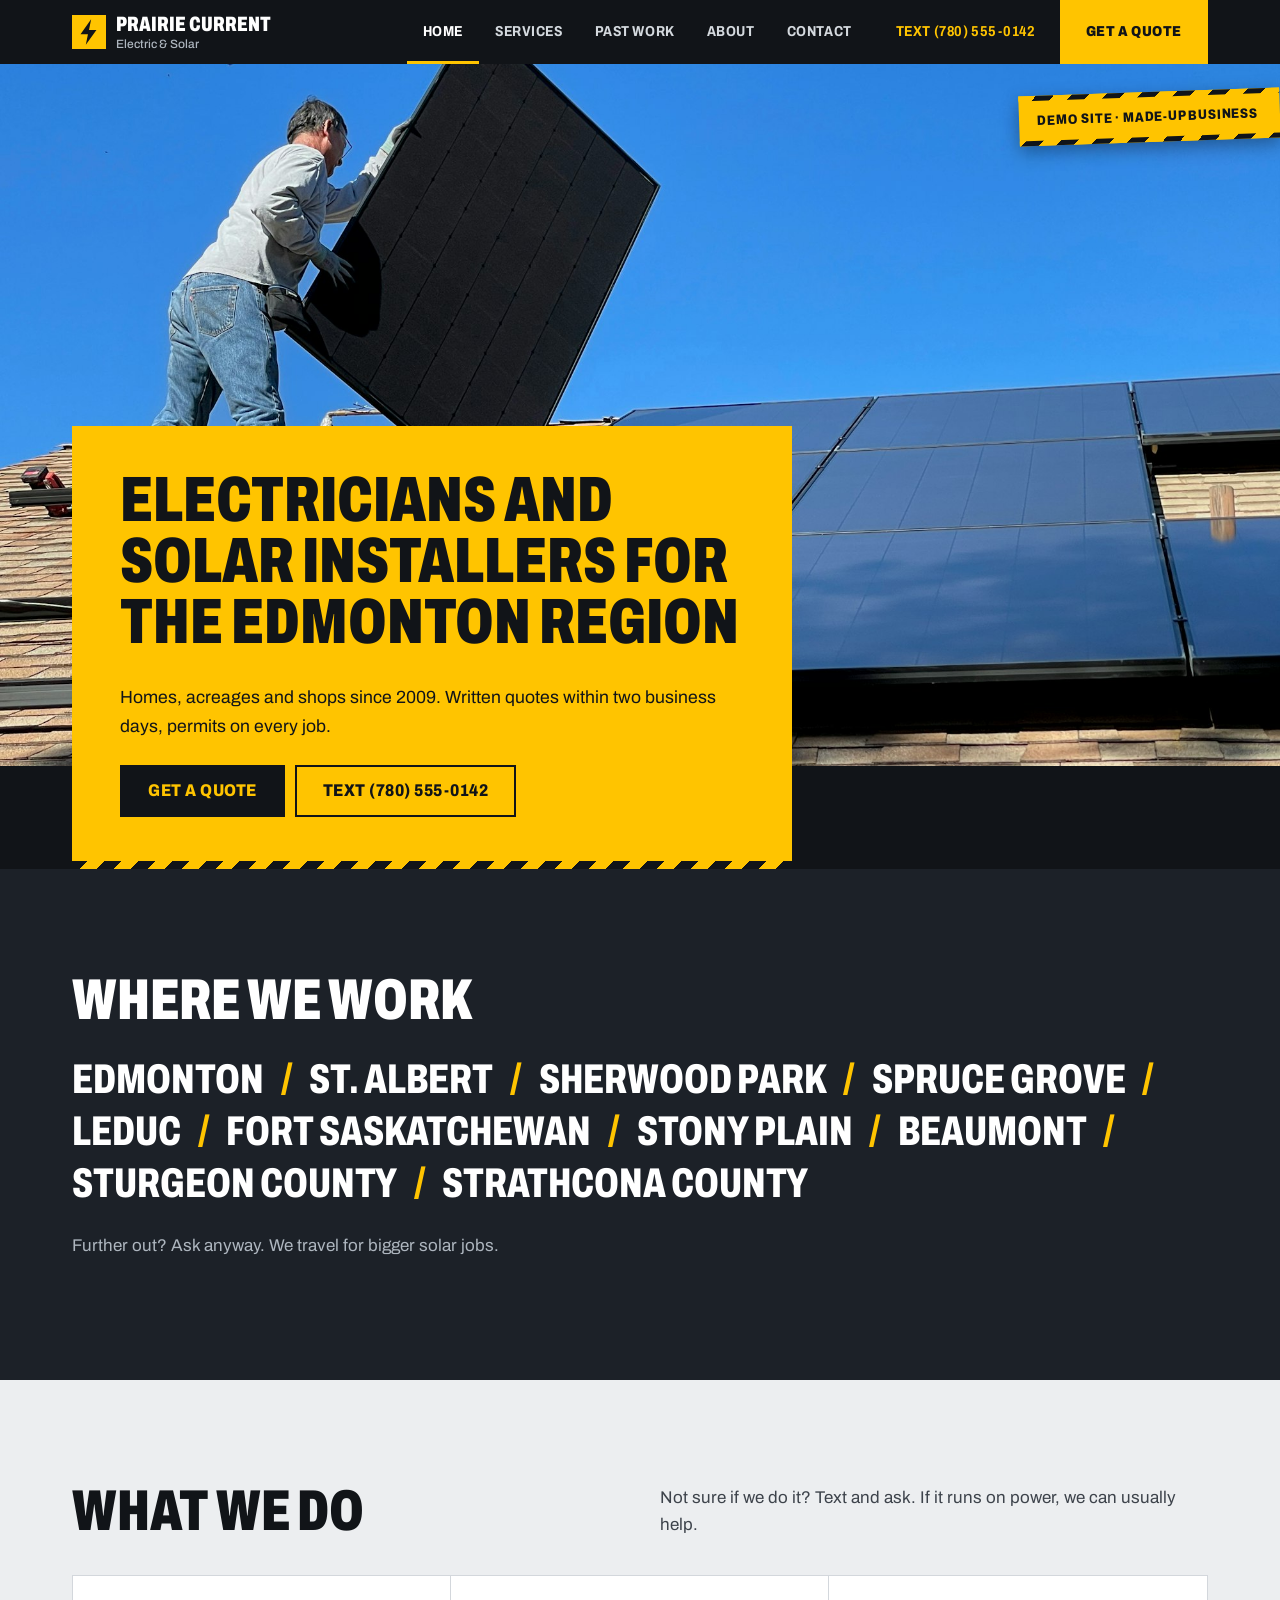
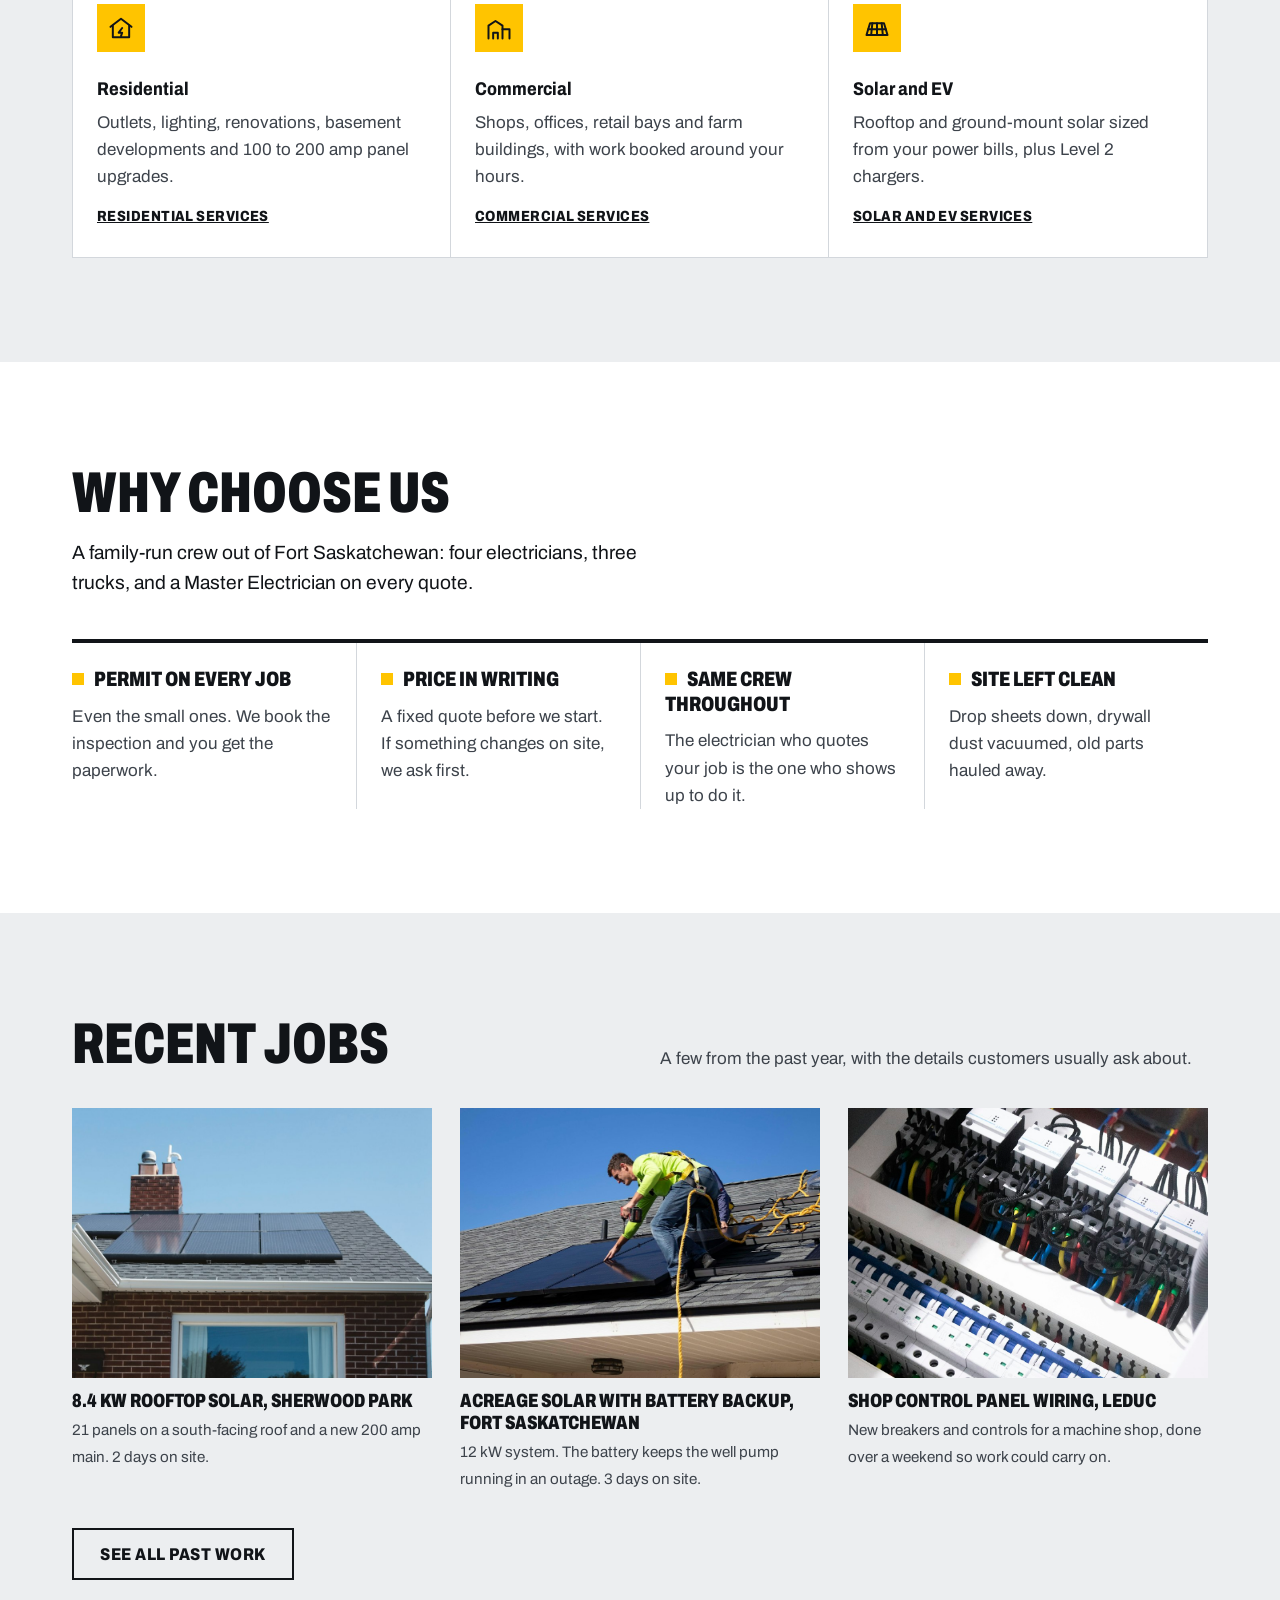
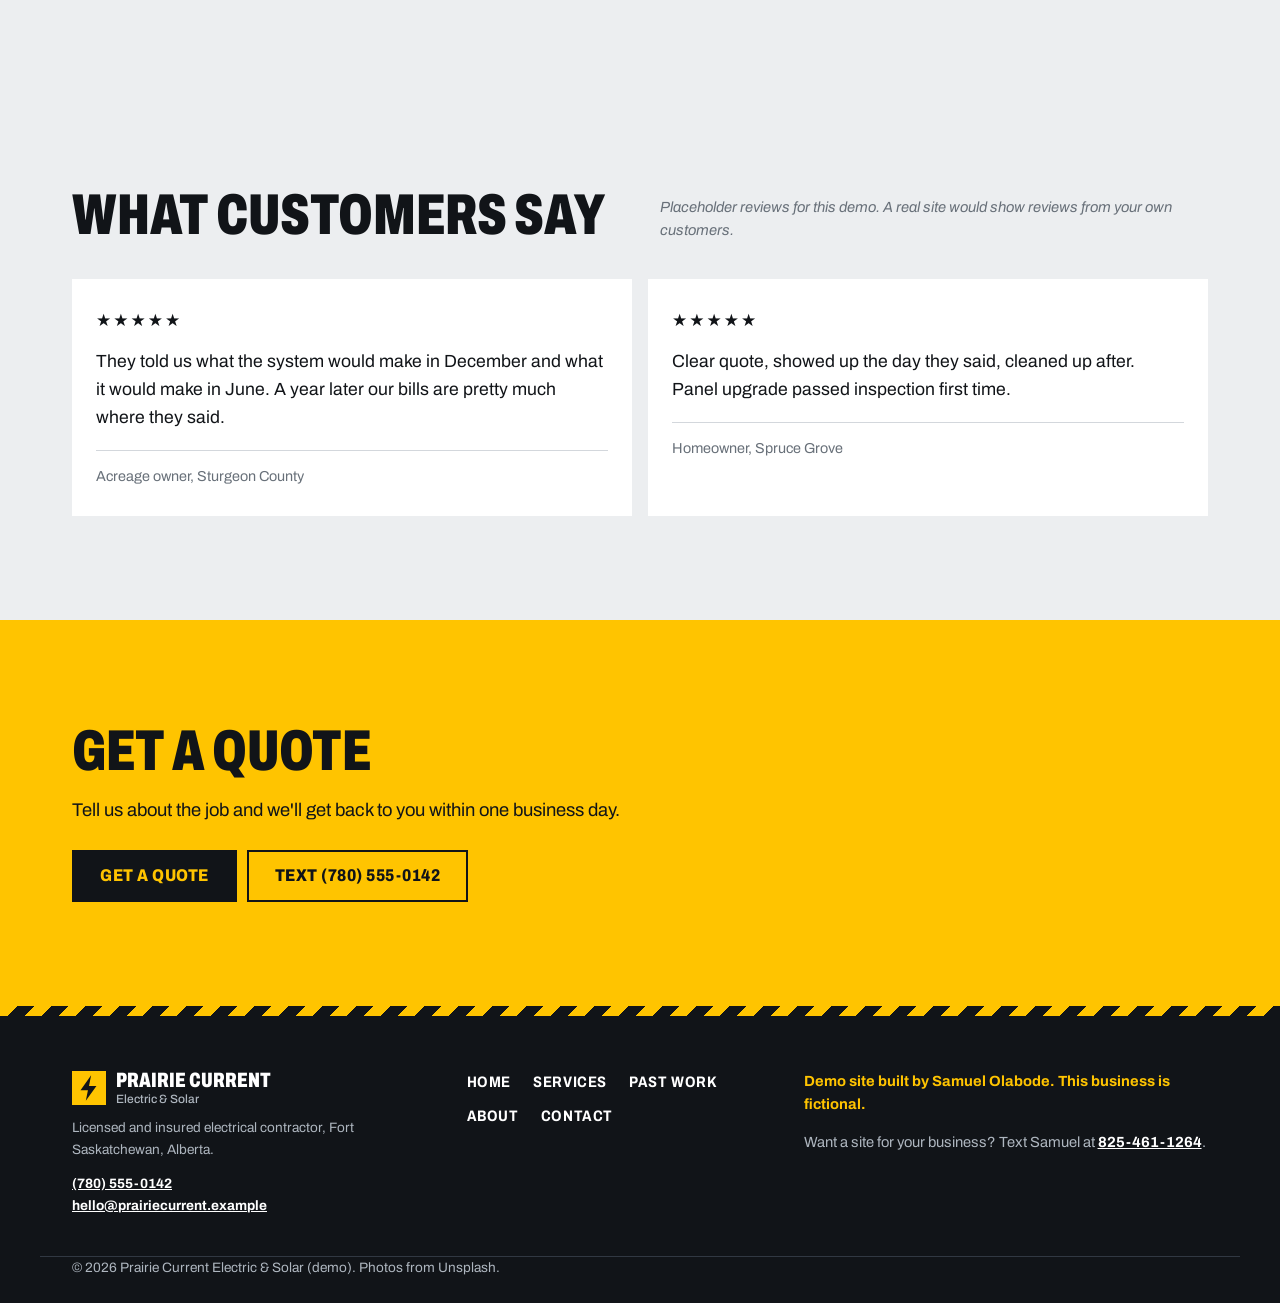
==== commit 9a33cd3f: ":turn one-page demo into a 5-page site" ====
--- a/index.html
+++ b/index.html
@@ -1,24 +1,26 @@
 <!doctype html>
-<html lang="en">
+<html lang="en-CA">
 <head>
   <meta charset="utf-8">
   <meta name="viewport" content="width=device-width, initial-scale=1">
-  <title>Prairie Current Electric &amp; Solar | Edmonton Electricians (Demo)</title>
-  <meta name="description" content="Demo website for a made-up Edmonton-area electrical and solar company. Built by Samuel Olabode.">
+  <title>Edmonton Electricians and Solar Installers | Prairie Current Electric &amp; Solar (Demo)</title>
+  <meta name="description" content="Demo site for a made-up electrical and solar contractor serving Edmonton, St. Albert, Sherwood Park, Spruce Grove and Leduc.">
   <meta name="robots" content="noindex">
-  <meta property="og:title" content="Prairie Current Electric & Solar (Demo site)">
-  <meta property="og:description" content="Demo website for a local trades business, built by Samuel Olabode, web developer in Edmonton.">
+  <meta property="og:title" content="Edmonton Electricians and Solar Installers | Prairie Current Electric &amp; Solar (Demo)">
+  <meta property="og:description" content="Demo site for a made-up electrical and solar contractor serving Edmonton, St. Albert, Sherwood Park, Spruce Grove and Leduc.">
   <link rel="icon" href="data:image/svg+xml,%3Csvg xmlns='http://www.w3.org/2000/svg' viewBox='0 0 32 32'%3E%3Crect width='32' height='32' fill='%23ffc400'/%3E%3Cpath d='M18 4 8 18h7l-2 10 10-14h-7z' fill='%23111418'/%3E%3C/svg%3E">
   <link rel="preconnect" href="https://fonts.googleapis.com">
   <link rel="preconnect" href="https://fonts.gstatic.com" crossorigin>
   <link rel="stylesheet" href="https://fonts.googleapis.com/css2?family=Archivo:wdth,wght@62..100,400..900&display=swap">
-  <link rel="stylesheet" href="styles.css">
+  <link rel="stylesheet" href="/styles.css">
 </head>
 <body>
 
+  <a class="skip-link" href="#main">Skip to main content</a>
+
   <header class="site-header">
     <div class="container header-inner">
-      <a href="#top" class="brand" aria-label="Prairie Current Electric and Solar, home">
+      <a href="/" class="brand" aria-label="Prairie Current Electric and Solar, home">
         <svg class="brand-mark" viewBox="0 0 32 32" aria-hidden="true"><rect width="32" height="32"/><path d="M18 4 8 18h7l-2 10 10-14h-7z"/></svg>
         <span class="brand-text">Prairie Current<span>Electric &amp; Solar</span></span>
       </a>
@@ -26,28 +28,68 @@
         <span class="sr-only">Menu</span><span class="bars" aria-hidden="true"></span>
       </button>
       <nav id="site-nav" class="site-nav" aria-label="Main">
-        <a href="#services">Services</a>
-        <a href="#solar">Solar</a>
-        <a href="#jobs">Jobs</a>
-        <a href="#faq">FAQ</a>
-        <a href="sms:+18254611264" class="nav-phone">Text (825) 461-1264</a>
-        <a href="#quote" class="nav-cta">Free quote</a>
+        <a href="/" aria-current="page">Home</a>
+        <a href="/services/">Services</a>
+        <a href="/past-work/">Past Work</a>
+        <a href="/about/">About</a>
+        <a href="/contact/">Contact</a>
+        <a href="sms:+17805550142" class="nav-phone">Text (780) 555-0142</a>
+        <a href="/contact/" class="nav-cta">Get a quote</a>
       </nav>
     </div>
   </header>
 
-  <main id="top">
+  <main id="main" tabindex="-1">
 
     <section class="hero">
-      <img class="hero-photo" src="https://images.unsplash.com/photo-1624397640148-949b1732bb0a?w=2000&q=75&auto=format&fit=crop" alt="Installer lifting a solar panel into place on a shingled roof" width="2000" height="1333" fetchpriority="high">
+      <img class="hero-photo" src="/images/solar-install-lifting-panel.jpg" alt="Installer lifting a solar panel into place on a shingled roof" width="2000" height="1500" fetchpriority="high">
       <a href="#demo" class="demo-tape">Demo site &middot; made-up business</a>
       <div class="container hero-inner">
         <div class="hero-panel">
           <h1>Electricians and solar installers for the Edmonton region</h1>
           <p>Homes, acreages and shops since 2009. Written quotes within two business days, permits on every job.</p>
           <div class="hero-actions">
-            <a href="#quote" class="btn btn-ink">Get a free quote</a>
-            <a href="sms:+18254611264" class="btn btn-line">Text (825) 461-1264</a>
+            <a href="/contact/" class="btn btn-ink">Get a quote</a>
+            <a href="sms:+17805550142" class="btn btn-line">Text (780) 555-0142</a>
+          </div>
+        </div>
+      </div>
+    </section>
+
+    <section class="section areas">
+      <div class="container">
+        <h2>Where we work</h2>
+        <p class="towns">
+          <span>Edmonton</span> <span>St. Albert</span> <span>Sherwood Park</span> <span>Spruce Grove</span> <span>Leduc</span> <span>Fort Saskatchewan</span> <span>Stony Plain</span> <span>Beaumont</span> <span>Sturgeon County</span> <span>Strathcona County</span>
+        </p>
+        <p class="muted">Further out? Ask anyway. We travel for bigger solar jobs.</p>
+      </div>
+    </section>
+
+    <section class="section section-grey">
+      <div class="container">
+        <div class="head-row">
+          <h2>What we do</h2>
+          <p>Not sure if we do it? Text and ask. If it runs on power, we can usually help.</p>
+        </div>
+        <div class="svc-grid svc-grid-3">
+          <div class="svc">
+            <svg viewBox="0 0 24 24" aria-hidden="true"><path d="M3 11 12 4l9 7"/><path d="M5 10v10h14V10"/><path d="M13 12l-3 4h3l-1 3"/></svg>
+            <h3>Residential</h3>
+            <p>Outlets, lighting, renovations, basement developments and 100 to 200 amp panel upgrades.</p>
+            <a href="/services/#residential" class="svc-link">Residential services</a>
+          </div>
+          <div class="svc">
+            <svg viewBox="0 0 24 24" aria-hidden="true"><path d="M3 21V10l6-4 6 4v11"/><path d="M15 13h6v8M7 21v-5h4v5"/></svg>
+            <h3>Commercial</h3>
+            <p>Shops, offices, retail bays and farm buildings, with work booked around your hours.</p>
+            <a href="/services/#commercial" class="svc-link">Commercial services</a>
+          </div>
+          <div class="svc">
+            <svg viewBox="0 0 24 24" aria-hidden="true"><path d="M3 18h18L18 8H6z"/><path d="M8 8l-1 10M12 8v10M16 8l1 10M4.5 13h15"/></svg>
+            <h3>Solar and EV</h3>
+            <p>Rooftop and ground-mount solar sized from your power bills, plus Level 2 chargers.</p>
+            <a href="/services/#solar-ev" class="svc-link">Solar and EV services</a>
           </div>
         </div>
       </div>
@@ -55,7 +97,7 @@
 
     <section class="section how">
       <div class="container">
-        <h2>How we work</h2>
+        <h2>Why choose us</h2>
         <p class="intro">A family-run crew out of Fort Saskatchewan: four electricians, three trucks, and a Master Electrician on every quote.</p>
         <div class="promises">
           <div>
@@ -78,128 +120,28 @@
       </div>
     </section>
 
-    <section id="services" class="section section-grey">
-      <div class="container">
-        <div class="head-row">
-          <h2>Services</h2>
-          <p>Not sure if we do it? Text and ask. If it runs on power, we can usually help.</p>
-        </div>
-        <div class="svc-grid">
-          <div class="svc">
-            <svg viewBox="0 0 24 24" aria-hidden="true"><path d="M3 11 12 4l9 7"/><path d="M5 10v10h14V10"/><path d="M13 12l-3 4h3l-1 3"/></svg>
-            <h3>Home electrical</h3>
-            <p>Outlets, lighting, renovations, basement developments, hot tubs and troubleshooting.</p>
-          </div>
-          <div class="svc">
-            <svg viewBox="0 0 24 24" aria-hidden="true"><rect x="5" y="3" width="14" height="18"/><path d="M9 7h6M9 11h6M9 15h6"/></svg>
-            <h3>Panel upgrades</h3>
-            <p>100 to 200 amp upgrades, sub-panels and breaker replacements.</p>
-          </div>
-          <div class="svc">
-            <svg viewBox="0 0 24 24" aria-hidden="true"><path d="M3 18h18L18 8H6z"/><path d="M8 8l-1 10M12 8v10M16 8l1 10M4.5 13h15"/></svg>
-            <h3>Solar PV systems</h3>
-            <p>Rooftop and ground-mount systems, sized from a year of your actual power bills.</p>
-          </div>
-          <div class="svc">
-            <svg viewBox="0 0 24 24" aria-hidden="true"><rect x="4" y="3" width="10" height="18"/><path d="M14 8h2a2 2 0 0 1 2 2v6a2 2 0 0 0 4 0V9l-2-2"/><path d="M10 8l-2 4h3l-2 4"/></svg>
-            <h3>EV chargers</h3>
-            <p>Level 2 chargers in garages and driveways. We check your panel before suggesting an upgrade.</p>
-          </div>
-          <div class="svc">
-            <svg viewBox="0 0 24 24" aria-hidden="true"><path d="M3 21V10l6-4 6 4v11"/><path d="M15 13h6v8M7 21v-5h4v5"/></svg>
-            <h3>Farm and acreage</h3>
-            <p>Shops, barns, yard lights, well pumps and long underground runs.</p>
-          </div>
-          <div class="svc">
-            <svg viewBox="0 0 24 24" aria-hidden="true"><path d="M14.7 6.3a4 4 0 0 0-5.4 5.4L3 18l3 3 6.3-6.3a4 4 0 0 0 5.4-5.4l-2.5 2.5-2.5-.5-.5-2.5z"/></svg>
-            <h3>Repairs and inspections</h3>
-            <p>Tripping breakers, inverter faults, solar checkups and inspections for home sales.</p>
-          </div>
-        </div>
-      </div>
-    </section>
-
-    <section id="solar" class="section section-dark">
-      <div class="container solar-grid">
-        <div>
-          <h2>Going solar</h2>
-          <p class="muted">A typical home system takes four to eight weeks from the first visit to switching it on. Most of that is permits and utility approval. The install itself is one to three days.</p>
-          <ol class="steps">
-            <li><h3>Site visit</h3><p>We look at your roof or yard, your electrical panel, and twelve months of power bills.</p></li>
-            <li><h3>Design and quote</h3><p>You get a panel layout, expected production month by month, and a fixed price in writing.</p></li>
-            <li><h3>Permits and install</h3><p>We handle the permit and the utility paperwork, then book the install around your schedule.</p></li>
-            <li><h3>Switch on</h3><p>We set up the monitoring app with you and check in after the first month to compare the numbers.</p></li>
-          </ol>
-        </div>
-
-        <div class="estimator" id="estimate">
-          <h3>Rough savings estimate</h3>
-          <label for="bill" class="bill-label">Your average monthly power bill <output id="bill-out" for="bill">$180</output></label>
-          <input type="range" id="bill" min="60" max="600" step="10" value="180">
-          <div class="range-scale" aria-hidden="true"><span>$60</span><span>$600+</span></div>
-          <dl class="results">
-            <div><dt>System size</dt><dd><span id="r-size">5.9</span> kW</dd></div>
-            <div><dt>Panels</dt><dd id="r-panels">15</dd></div>
-            <div><dt>Yearly production</dt><dd><span id="r-prod">6,480</span> kWh</dd></div>
-            <div><dt>Yearly savings</dt><dd>about $<span id="r-save">1,620</span></dd></div>
-          </dl>
-          <p class="fine">Based on Edmonton sunshine and average Alberta rates. Shading, roof angle and your actual usage will change these numbers. The site visit is free.</p>
-          <a href="#quote" class="btn btn-yellow btn-block">Book a site visit</a>
-        </div>
-      </div>
-    </section>
-
-    <section id="jobs" class="section">
+    <section class="section section-grey">
       <div class="container">
         <div class="head-row">
           <h2>Recent jobs</h2>
           <p>A few from the past year, with the details customers usually ask about.</p>
         </div>
-        <div class="jobs">
-          <article class="job">
-            <img src="https://images.unsplash.com/flagged/photo-1566838616631-f2618f74a6a2?w=900&q=75&auto=format&fit=crop" alt="Brick house with solar panels on the roof" width="900" height="600" loading="lazy">
-            <div>
-              <h3>8.4 kW rooftop solar</h3>
-              <dl class="spec">
-                <div><dt>Where</dt><dd>Sherwood Park</dd></div>
-                <div><dt>What</dt><dd>21 panels on a south-facing roof, new 200 amp main</dd></div>
-                <div><dt>On site</dt><dd>2 days</dd></div>
-              </dl>
-            </div>
-          </article>
-          <article class="job">
-            <img src="https://images.unsplash.com/photo-1660330589257-813305a4a383?w=900&q=75&auto=format&fit=crop" alt="Installer working on a roof" width="900" height="600" loading="lazy">
-            <div>
-              <h3>Acreage solar with battery backup</h3>
-              <dl class="spec">
-                <div><dt>Where</dt><dd>Fort Saskatchewan</dd></div>
-                <div><dt>What</dt><dd>12 kW system, battery keeps the well pump running in an outage</dd></div>
-                <div><dt>On site</dt><dd>3 days</dd></div>
-              </dl>
-            </div>
-          </article>
-          <article class="job">
-            <img src="https://images.unsplash.com/photo-1635335874521-7987db781153?w=900&q=75&auto=format&fit=crop" alt="Wiring inside an open switch box" width="900" height="600" loading="lazy">
-            <div>
-              <h3>Basement suite wiring</h3>
-              <dl class="spec">
-                <div><dt>Where</dt><dd>St. Albert</dd></div>
-                <div><dt>What</dt><dd>Rough-in and finish for a two-bedroom legal suite</dd></div>
-                <div><dt>On site</dt><dd>5 days over three weeks</dd></div>
-              </dl>
-            </div>
-          </article>
-          <article class="job">
-            <img src="https://images.unsplash.com/photo-1655300256335-beef51a914fe?w=900&q=75&auto=format&fit=crop" alt="House with solar panels" width="900" height="600" loading="lazy">
-            <div>
-              <h3>Panel upgrade and EV charger</h3>
-              <dl class="spec">
-                <div><dt>Where</dt><dd>Leduc</dd></div>
-                <div><dt>What</dt><dd>100 to 200 amp upgrade, Level 2 charger in the garage</dd></div>
-                <div><dt>On site</dt><dd>1 day, power back on by 3</dd></div>
-              </dl>
-            </div>
-          </article>
+        <div class="gallery gallery-3">
+          <figure>
+            <img src="/images/solar-brick-house.jpg" alt="Brick house with solar panels on the roof" width="900" height="1350" loading="lazy">
+            <figcaption><strong>8.4 kW rooftop solar, Sherwood Park</strong><span>21 panels on a south-facing roof and a new 200 amp main. 2 days on site.</span></figcaption>
+          </figure>
+          <figure>
+            <img src="/images/solar-installer-harness.jpg" alt="Installer in a safety harness fastening a solar panel to a shingled roof" width="1200" height="675" loading="lazy">
+            <figcaption><strong>Acreage solar with battery backup, Fort Saskatchewan</strong><span>12 kW system. The battery keeps the well pump running in an outage. 3 days on site.</span></figcaption>
+          </figure>
+          <figure>
+            <img src="/images/control-panel-wiring.jpg" alt="Colour-coded wiring and breakers inside an open control panel" width="1200" height="800" loading="lazy">
+            <figcaption><strong>Shop control panel wiring, Leduc</strong><span>New breakers and controls for a machine shop, done over a weekend so work could carry on.</span></figcaption>
+          </figure>
+        </div>
+        <div class="section-action">
+          <a href="/past-work/" class="btn btn-line">See all past work</a>
         </div>
       </div>
     </section>
@@ -212,105 +154,27 @@
         </div>
         <div class="reviews">
           <blockquote class="review">
-            <div class="stars" aria-label="5 out of 5 stars">★★★★★</div>
+            <div class="stars" role="img" aria-label="5 out of 5 stars">★★★★★</div>
             <p>They told us what the system would make in December and what it would make in June. A year later our bills are pretty much where they said.</p>
             <footer>Acreage owner, Sturgeon County</footer>
           </blockquote>
           <blockquote class="review">
-            <div class="stars" aria-label="5 out of 5 stars">★★★★★</div>
+            <div class="stars" role="img" aria-label="5 out of 5 stars">★★★★★</div>
             <p>Clear quote, showed up the day they said, cleaned up after. Panel upgrade passed inspection first time.</p>
             <footer>Homeowner, Spruce Grove</footer>
           </blockquote>
-          <blockquote class="review">
-            <div class="stars" aria-label="5 out of 5 stars">★★★★★</div>
-            <p>Wired our new shop and put in yard lights. Easy to reach by text and fair on price.</p>
-            <footer>Small business owner, Beaumont</footer>
-          </blockquote>
-        </div>
-      </div>
-    </section>
-
-    <section id="areas" class="section areas">
-      <div class="container">
-        <h2>Where we work</h2>
-        <p class="towns">
-          <span>Edmonton</span> <span>Fort Saskatchewan</span> <span>Sherwood Park</span> <span>St. Albert</span> <span>Spruce Grove</span> <span>Stony Plain</span> <span>Leduc</span> <span>Beaumont</span> <span>Sturgeon County</span> <span>Strathcona County</span>
-        </p>
-        <p class="muted">Further out? Ask anyway. We travel for bigger solar jobs.</p>
-      </div>
-    </section>
-
-    <section id="faq" class="section">
-      <div class="container faq-grid">
-        <h2>Common questions</h2>
-        <div class="faq">
-          <details>
-            <summary>Does solar work in Alberta winters?</summary>
-            <p>Yes, though it makes much less in December than in June. Alberta gets more sun than most of Canada, and the credits from summer production help cover winter bills.</p>
-          </details>
-          <details>
-            <summary>Do I need a panel upgrade for an EV charger?</summary>
-            <p>Not always. Plenty of 100 amp homes can run a Level 2 charger after a load calculation, or with a load management device. We check before recommending anything.</p>
-          </details>
-          <details>
-            <summary>Who looks after permits and inspections?</summary>
-            <p>We do. Permits, utility paperwork and booking the inspection are part of the quote.</p>
-          </details>
-          <details>
-            <summary>How soon can you come out?</summary>
-            <p>Usually within a week for a quote visit. Urgent repairs are often same day or next day.</p>
-          </details>
-        </div>
-      </div>
-    </section>
-
-    <section id="quote" class="section quote">
-      <div class="container quote-grid">
-        <div class="quote-intro">
-          <h2>Get a free quote</h2>
-          <p>Tell us about the job and we'll get back to you within one business day.</p>
-          <p class="quote-text">Rather text?<a href="sms:+18254611264">(825) 461-1264</a></p>
-          <p class="hours">Mon to Fri 7:30 to 5:00<br>Saturday by appointment</p>
-        </div>
-        <form class="quote-form" id="quote-form" novalidate>
-          <fieldset class="field">
-            <legend>What's the job? <span class="opt">Pick any that apply</span></legend>
-            <div class="checks">
-              <label class="check"><input type="checkbox" name="service" value="Home electrical"><span>Home electrical</span></label>
-              <label class="check"><input type="checkbox" name="service" value="Panel upgrade"><span>Panel upgrade</span></label>
-              <label class="check"><input type="checkbox" name="service" value="Solar"><span>Solar</span></label>
-              <label class="check"><input type="checkbox" name="service" value="EV charger"><span>EV charger</span></label>
-              <label class="check"><input type="checkbox" name="service" value="Farm or acreage"><span>Farm or acreage</span></label>
-              <label class="check"><input type="checkbox" name="service" value="Repair"><span>Repair</span></label>
-            </div>
-          </fieldset>
-          <div class="field-row">
-            <div class="field">
-              <label for="name">Name</label>
-              <input id="name" name="name" autocomplete="name" required>
-            </div>
-            <div class="field">
-              <label for="phone">Phone</label>
-              <input id="phone" name="phone" type="tel" autocomplete="tel" inputmode="tel" required>
-            </div>
-          </div>
-          <div class="field-row">
-            <div class="field">
-              <label for="town">Town</label>
-              <input id="town" name="town" autocomplete="address-level2" required>
-            </div>
-            <div class="field">
-              <label for="email">Email <span class="opt">(optional)</span></label>
-              <input id="email" name="email" type="email" autocomplete="email">
-            </div>
-          </div>
-          <div class="field">
-            <label for="details">Anything else? <span class="opt">(optional)</span></label>
-            <textarea id="details" name="details" rows="3" placeholder="For example: 1970s bungalow, want a panel upgrade and an EV charger in the garage."></textarea>
-          </div>
-          <button type="submit" class="btn btn-ink btn-block">Send it over</button>
-          <p class="form-status" id="form-status" role="status" aria-live="polite"></p>
-        </form>
+        </div>
+      </div>
+    </section>
+
+    <section class="section quote cta-band">
+      <div class="container">
+        <h2>Get a quote</h2>
+        <p>Tell us about the job and we'll get back to you within one business day.</p>
+        <div class="hero-actions">
+          <a href="/contact/" class="btn btn-ink">Get a quote</a>
+          <a href="sms:+17805550142" class="btn btn-line">Text (780) 555-0142</a>
+        </div>
       </div>
     </section>
 
@@ -319,22 +183,23 @@
   <footer class="site-footer">
     <div class="container footer-grid">
       <div>
-        <a href="#top" class="brand">
-          <svg class="brand-mark" viewBox="0 0 32 32" aria-hidden="true"><rect width="32" height="32"/><path d="M18 4 8 18h7l-2 10 10-14h-7z"/></svg>
-          <span class="brand-text">Prairie Current<span>Electric &amp; Solar</span></span>
+        <a href="/" class="brand" aria-label="Prairie Current Electric and Solar, home">
+        <svg class="brand-mark" viewBox="0 0 32 32" aria-hidden="true"><rect width="32" height="32"/><path d="M18 4 8 18h7l-2 10 10-14h-7z"/></svg>
+        <span class="brand-text">Prairie Current<span>Electric &amp; Solar</span></span>
         </a>
         <p class="small">Licensed and insured electrical contractor, Fort Saskatchewan, Alberta.</p>
+        <p class="small"><a href="tel:+17805550142">(780) 555-0142</a><br><a href="mailto:hello@prairiecurrent.example">hello@prairiecurrent.example</a></p>
       </div>
       <nav class="footer-nav" aria-label="Footer">
-        <a href="#services">Services</a>
-        <a href="#solar">Solar</a>
-        <a href="#jobs">Jobs</a>
-        <a href="#areas">Areas</a>
-        <a href="#quote">Free quote</a>
+        <a href="/">Home</a>
+        <a href="/services/">Services</a>
+        <a href="/past-work/">Past Work</a>
+        <a href="/about/">About</a>
+        <a href="/contact/">Contact</a>
       </nav>
       <div class="demo-credit" id="demo">
-        <p><strong>Demo site.</strong> Prairie Current Electric &amp; Solar is a made-up business, built by Samuel Olabode, web developer in Edmonton.</p>
-        <p>Want a site for your business? Text <a href="sms:+18254611264">825-461-1264</a>.</p>
+        <p><strong>Demo site built by Samuel Olabode. This business is fictional.</strong></p>
+        <p>Want a site for your business? Text Samuel at <a href="sms:+18254611264">825-461-1264</a>.</p>
       </div>
     </div>
     <div class="container footer-base">
@@ -342,11 +207,11 @@
     </div>
   </footer>
 
-  <div class="mobile-cta" aria-label="Quick contact">
-    <a href="sms:+18254611264" class="btn btn-line-light">Text</a>
-    <a href="#quote" class="btn btn-yellow">Free quote</a>
+  <div class="mobile-cta" role="region" aria-label="Quick contact">
+    <a href="sms:+17805550142" class="btn btn-line-light">Text</a>
+    <a href="/contact/" class="btn btn-yellow">Get a quote</a>
   </div>
 
-  <script src="script.js" defer></script>
+  <script src="/script.js" defer></script>
 </body>
 </html>
--- a/styles.css
+++ b/styles.css
@@ -15,7 +15,7 @@
 }
 
 *, *::before, *::after { box-sizing: border-box; }
-html { scroll-behavior: smooth; scroll-padding-top: calc(var(--header-h) + 12px); -webkit-text-size-adjust: 100%; }
+html { scroll-behavior: smooth; scroll-padding-top: calc(var(--header-h) + 12px); scroll-padding-bottom: 84px; -webkit-text-size-adjust: 100%; }
 body { margin: 0; font-family: var(--font); color: var(--body); background: #fff; line-height: 1.6; font-size: 1.0625rem; padding-bottom: 68px; }
 img { max-width: 100%; height: auto; display: block; }
 a { color: inherit; }
@@ -27,7 +27,12 @@
 p { margin: 0 0 1em; }
 .sr-only { position: absolute; width: 1px; height: 1px; overflow: hidden; clip: rect(0 0 0 0); white-space: nowrap; }
 .container { width: 100%; max-width: 1200px; margin: 0 auto; padding: 0 20px; }
-:focus-visible { outline: 3px solid var(--yellow); outline-offset: 2px; }
+:focus-visible { outline: 3px solid var(--ink); outline-offset: 2px; }
+.site-header :focus-visible, .site-footer :focus-visible, .mobile-cta :focus-visible, .section-dark :focus-visible, .areas :focus-visible { outline-color: var(--yellow); }
+.section-dark .estimator :focus-visible { outline-color: var(--ink); }
+.skip-link { position: absolute; left: 8px; top: -100px; z-index: 60; padding: 12px 18px; background: var(--yellow); color: var(--ink); font-weight: 800; }
+.skip-link:focus { top: 8px; }
+main:focus { outline: none; }
 
 /* Buttons: square, heavy, uppercase */
 .btn { display: inline-flex; align-items: center; justify-content: center; min-height: 52px; padding: 0 26px; font: inherit; font-weight: 800; font-stretch: 85%; text-transform: uppercase; letter-spacing: .03em; text-decoration: none; border: 2px solid transparent; cursor: pointer; transition: background .15s, color .15s; }
@@ -59,21 +64,28 @@
 .nav-toggle[aria-expanded="true"] .bars::before { transform: translateY(6px) rotate(45deg); }
 .nav-toggle[aria-expanded="true"] .bars::after { transform: translateY(-6px) rotate(-45deg); }
 
-.site-nav { position: absolute; top: var(--header-h); left: 0; right: 0; background: var(--ink); border-top: 1px solid var(--steel-line); display: none; flex-direction: column; padding: 4px 20px 20px; }
+.site-nav { position: absolute; top: var(--header-h); left: 0; right: 0; background: var(--ink); border-top: 1px solid var(--steel-line); display: none; flex-direction: column; padding: 4px 20px 20px; max-height: calc(100vh - var(--header-h)); overflow-y: auto; }
 .site-nav.open { display: flex; }
 .site-nav a { padding: 14px 0; text-decoration: none; color: #fff; border-bottom: 1px solid var(--steel-line); font-weight: 700; font-stretch: 85%; text-transform: uppercase; letter-spacing: .04em; }
+.site-nav a[aria-current="page"] { padding-left: 12px; box-shadow: inset 4px 0 0 var(--yellow); }
 .site-nav .nav-phone { color: var(--yellow); }
 .site-nav .nav-cta { margin-top: 16px; padding: 14px; text-align: center; border: 0; background: var(--yellow); color: var(--ink); font-weight: 850; }
 
 /* Hero: clean photo with a yellow panel set over its lower edge */
-.hero { position: relative; background: var(--ink); }
+.hero { position: relative; background: var(--ink); overflow-x: clip; }
 .hero-photo { width: 100%; height: 48vh; min-height: 260px; object-fit: cover; }
 .hero-inner { padding: 0; }
 .hero-panel { position: relative; background: var(--yellow); color: var(--ink); padding: 32px 20px 36px; }
 .hero-panel::after { content: ""; position: absolute; left: 0; right: 0; bottom: 0; height: 8px; background: var(--hazard); }
 .hero-panel p { font-size: 1.1rem; max-width: 34em; }
 .hero-actions { display: flex; flex-wrap: wrap; gap: 10px; margin-top: 24px; }
-.demo-tape { position: absolute; top: 18px; right: -8px; z-index: 2; padding: 9px 22px 9px 18px; background: var(--yellow); color: var(--ink); font-size: .8rem; font-weight: 800; font-stretch: 85%; text-transform: uppercase; letter-spacing: .06em; text-decoration: none; transform: rotate(-2deg); box-shadow: 0 6px 18px rgba(0, 0, 0, .35); border-top: 5px solid transparent; border-bottom: 5px solid transparent; border-image: var(--hazard) 5; }
+.demo-tape { position: absolute; top: 18px; right: 0; z-index: 2; padding: 9px 22px 9px 18px; background: var(--yellow); color: var(--ink); font-size: .8rem; font-weight: 800; font-stretch: 85%; text-transform: uppercase; letter-spacing: .06em; text-decoration: none; transform: rotate(-2deg); box-shadow: 0 6px 18px rgba(0, 0, 0, .35); border-top: 5px solid transparent; border-bottom: 5px solid transparent; border-image: var(--hazard) 5; }
+
+/* Inner page header: same yellow and hazard edge as the home hero panel */
+.page-head { position: relative; background: var(--yellow); color: var(--ink); padding: 76px 0 48px; overflow-x: clip; }
+.page-head::after { content: ""; position: absolute; left: 0; right: 0; bottom: 0; height: 8px; background: var(--hazard); }
+.page-head h1 { margin-bottom: .3em; }
+.page-head p { font-size: 1.2rem; max-width: 34em; margin: 0; }
 
 /* Sections */
 .section { padding: 72px 0; }
@@ -100,6 +112,17 @@
 .svc { padding: 28px 24px; border-bottom: 1px solid var(--line); }
 .svc svg { width: 48px; height: 48px; padding: 10px; background: var(--yellow); fill: none; stroke: var(--ink); stroke-width: 1.7; stroke-linecap: round; stroke-linejoin: round; margin-bottom: 18px; }
 .svc p { margin: 0; }
+.svc-link { display: inline-block; margin-top: 14px; color: var(--ink); font-weight: 800; font-stretch: 85%; text-transform: uppercase; letter-spacing: .03em; font-size: .92rem; }
+.svc-grid-3 .svc:last-child { border-bottom: 0; }
+.section-action { margin-top: 36px; }
+
+/* Service detail and About rows: copy on one side, photo and list on the other */
+.detail-row { display: grid; gap: 32px; align-items: start; }
+.detail-row img { width: 100%; aspect-ratio: 16 / 9; object-fit: cover; background: var(--grey); }
+.ticks { list-style: none; margin: 24px 0 0; padding: 0; border-top: 4px solid var(--ink); }
+.ticks li { position: relative; padding: 11px 0 11px 22px; border-bottom: 1px solid var(--line); color: var(--ink); }
+.ticks li::before { content: ""; position: absolute; left: 0; top: 19px; width: 10px; height: 10px; background: var(--yellow); }
+.section-grey .ticks li { border-bottom-color: #c4c9cf; }
 
 /* Solar */
 .solar-grid { display: grid; gap: 48px; align-items: start; }
@@ -125,18 +148,16 @@
 .results dd { margin: 0; font-size: 1.5rem; font-weight: 850; font-stretch: 80%; color: var(--ink); font-variant-numeric: tabular-nums; }
 .fine { font-size: .85rem; color: var(--muted); margin: 16px 0 20px; }
 
-/* Jobs: photo plus a job-sheet spec list */
-.jobs { display: grid; gap: 40px; }
-.job { display: grid; gap: 18px; }
-.job img { width: 100%; aspect-ratio: 16 / 10; object-fit: cover; background: var(--grey); }
-.job h3 { font-size: 1.5rem; text-transform: uppercase; font-stretch: 72%; font-weight: 850; margin-bottom: 12px; }
-.spec { margin: 0; border-top: 2px solid var(--ink); }
-.spec div { display: grid; grid-template-columns: 84px 1fr; gap: 12px; padding: 10px 0; border-bottom: 1px solid var(--line); }
-.spec dt { font-size: .78rem; font-weight: 700; text-transform: uppercase; letter-spacing: .06em; color: var(--muted); padding-top: 3px; }
-.spec dd { margin: 0; color: var(--ink); }
+/* Past work gallery */
+.gallery { display: grid; gap: 36px 28px; }
+.gallery figure { margin: 0; }
+.gallery img { width: 100%; aspect-ratio: 4 / 3; object-fit: cover; background: var(--grey); }
+.gallery figcaption { padding-top: 12px; }
+.gallery figcaption strong { display: block; color: var(--ink); font-size: 1.2rem; font-weight: 850; font-stretch: 75%; text-transform: uppercase; line-height: 1.15; margin-bottom: 4px; }
+.gallery figcaption span { font-size: .95rem; }
 
 /* Reviews */
-.reviews { display: grid; gap: 16px; }
+.reviews { display: grid; grid-template-columns: repeat(auto-fit, minmax(min(280px, 100%), 1fr)); gap: 16px; }
 .review { margin: 0; padding: 28px 24px; background: #fff; }
 .stars { color: var(--ink); letter-spacing: 2px; margin-bottom: 14px; }
 .review p { color: var(--ink); font-size: 1.1rem; }
@@ -147,6 +168,11 @@
 .areas h2 { color: #fff; }
 .towns { display: flex; flex-wrap: wrap; gap: 4px 0; margin: 8px 0 24px; font-size: clamp(1.5rem, 4vw, 2.6rem); font-weight: 800; font-stretch: 70%; text-transform: uppercase; line-height: 1.15; color: #fff; }
 .towns span:not(:last-child)::after { content: "/"; color: var(--yellow); margin: 0 .4em; }
+
+/* About badges */
+.badges { list-style: none; display: grid; gap: 2px; margin: 0; padding: 0; background: var(--steel-line); border: 2px solid var(--ink); }
+.badges li { padding: 22px 20px; background: var(--ink); color: var(--on-dark); font-size: .95rem; }
+.badges strong { display: block; color: var(--yellow); font-size: 1.6rem; font-weight: 850; font-stretch: 72%; text-transform: uppercase; line-height: 1.05; margin-bottom: 6px; }
 
 /* FAQ */
 .faq-grid { display: grid; gap: 16px; }
@@ -162,30 +188,24 @@
 .quote { background: var(--yellow); color: var(--ink); }
 .quote-grid { display: grid; gap: 36px; align-items: start; }
 .quote-intro > p { font-size: 1.1rem; }
-.quote-text { margin-top: 28px; font-weight: 600; }
-.quote-text a { display: block; font-size: clamp(2rem, 5vw, 2.8rem); font-weight: 850; font-stretch: 70%; text-decoration: none; line-height: 1.1; }
-.quote-text a:hover { text-decoration: underline; }
-.hours { font-size: .95rem !important; padding-top: 16px; border-top: 2px solid var(--ink); }
+.quote-intro h2, .quote-form h2 { font-size: clamp(1.9rem, 4vw, 2.6rem); }
+.quote-intro h3 { margin: 24px 0 .2em; padding-top: 14px; border-top: 2px solid var(--ink); }
+.quote-intro h3 + p { margin-bottom: 0; }
+.quote-intro a { overflow-wrap: anywhere; }
+.cta-band h2 { margin-bottom: .3em; }
+.cta-band p { font-size: 1.15rem; max-width: 34em; }
+.phone-big { display: block; font-size: clamp(2rem, 5vw, 2.8rem); font-weight: 850; font-stretch: 70%; text-decoration: none; line-height: 1.1; }
+.phone-big:hover { text-decoration: underline; }
 .field { display: flex; flex-direction: column; gap: 6px; margin: 0 0 18px; }
-fieldset.field { border: 0; padding: 0; min-width: 0; }
-legend { padding: 0; margin-bottom: 10px; }
 .field-row { display: grid; gap: 0 16px; }
-label, legend { color: var(--ink); font-weight: 700; font-size: .95rem; }
+label { color: var(--ink); font-weight: 700; font-size: .95rem; }
 .opt { font-weight: 400; color: #4d4300; }
-input, textarea { font: inherit; color: var(--ink); background: #fff; border: 2px solid var(--ink); border-radius: 0; padding: 12px 14px; min-height: 52px; width: 100%; }
+input, select, textarea { font: inherit; color: var(--ink); background: #fff; border: 2px solid var(--ink); border-radius: 0; padding: 12px 14px; min-height: 52px; width: 100%; }
 textarea { resize: vertical; }
-input:focus, textarea:focus { outline: 3px solid var(--ink); outline-offset: 2px; }
-
-.checks { display: grid; grid-template-columns: 1fr 1fr; gap: 8px; }
-.check { position: relative; font-weight: 600; }
-.check input { position: absolute; opacity: 0; width: 1px; height: 1px; min-height: 0; }
-.check span { display: flex; align-items: center; gap: 10px; min-height: 52px; padding: 10px 14px; background: #fff; border: 2px solid var(--ink); cursor: pointer; line-height: 1.2; }
-.check span::before { content: ""; flex: none; width: 18px; height: 18px; border: 2px solid var(--ink); background: #fff center / 12px no-repeat; }
-.check input:checked + span { background: var(--ink); color: var(--yellow); }
-.check input:checked + span::before { background-color: var(--yellow); border-color: var(--yellow); background-image: url("data:image/svg+xml,%3Csvg xmlns='http://www.w3.org/2000/svg' viewBox='0 0 12 12'%3E%3Cpath d='m2 6 3 3 5-6' fill='none' stroke='%23111418' stroke-width='2.2'/%3E%3C/svg%3E"); }
-.check input:focus-visible + span { outline: 3px solid var(--ink); outline-offset: 2px; }
-
-.invalid input, .invalid .check span { border-color: #a10e0e; box-shadow: inset 0 0 0 1px #a10e0e; }
+select { appearance: none; padding-right: 44px; cursor: pointer; background: #fff url("data:image/svg+xml,%3Csvg xmlns='http://www.w3.org/2000/svg' viewBox='0 0 12 12'%3E%3Cpath d='m2 4 4 4 4-4' fill='none' stroke='%23111418' stroke-width='2'/%3E%3C/svg%3E") right 14px center / 14px no-repeat; }
+input:focus, select:focus, textarea:focus { outline: 3px solid var(--ink); outline-offset: 2px; }
+
+.invalid input, .invalid select { border-color: #a10e0e; box-shadow: inset 0 0 0 1px #a10e0e; }
 .error { color: #8a0b0b; font-size: .9rem; font-weight: 700; }
 .form-status { margin: 14px 0 0; }
 .form-status:empty { display: none; }
@@ -200,8 +220,9 @@
 .footer-nav a:hover { color: var(--yellow); }
 .demo-credit { font-size: .92rem; }
 .demo-credit strong { color: var(--yellow); }
-.demo-credit a { color: #fff; font-weight: 700; }
+.demo-credit a { color: #fff; font-weight: 700; white-space: nowrap; }
 .small { font-size: .85rem; margin: 12px 0 0; }
+.small a { color: #fff; font-weight: 700; overflow-wrap: anywhere; }
 .footer-base { border-top: 1px solid var(--steel-line); margin-top: 40px; padding-top: 16px; }
 .footer-base p { margin: 0; }
 
@@ -216,17 +237,22 @@
   .promises { grid-template-columns: 1fr 1fr; column-gap: 40px; }
   .svc-grid { grid-template-columns: 1fr 1fr; }
   .svc:nth-child(odd) { border-right: 1px solid var(--line); }
+  .svc-grid-3 { grid-template-columns: repeat(3, 1fr); }
+  .svc-grid-3 .svc { border-bottom: 0; border-right: 1px solid var(--line); }
+  .svc-grid-3 .svc:last-child { border-right: 0; }
   .field-row { grid-template-columns: 1fr 1fr; }
-  .checks { grid-template-columns: repeat(3, 1fr); }
-  .job { grid-template-columns: 1fr 1fr; gap: 28px; align-items: start; }
+  .gallery { grid-template-columns: 1fr 1fr; }
+  .gallery-3 { grid-template-columns: repeat(3, 1fr); gap: 20px; }
+  .badges { grid-template-columns: 1fr 1fr; }
 }
 
 @media (min-width: 960px) {
   body { padding-bottom: 0; }
   .mobile-cta, .nav-toggle { display: none; }
-  .site-nav { position: static; display: flex; flex-direction: row; align-items: stretch; gap: 0; padding: 0; background: none; border: 0; }
+  .site-nav { position: static; display: flex; flex-direction: row; align-items: stretch; gap: 0; padding: 0; background: none; border: 0; max-height: none; overflow: visible; }
   .site-nav a { display: flex; align-items: center; padding: 0 16px; border: 0; color: #d4d9de; font-size: .9rem; border-bottom: 3px solid transparent; border-top: 3px solid transparent; }
   .site-nav a:hover { color: #fff; border-bottom-color: var(--yellow); }
+  .site-nav a[aria-current="page"] { padding-left: 16px; box-shadow: none; color: #fff; border-bottom-color: var(--yellow); }
   .site-nav .nav-phone { color: var(--yellow); margin-left: 12px; }
   .site-nav .nav-phone:hover { border-bottom-color: transparent; text-decoration: underline; }
   .site-nav .nav-cta { margin: 0 0 0 8px; padding: 0 26px; }
@@ -236,6 +262,7 @@
   .hero-panel { margin-top: -340px; padding: 44px 48px 52px; }
   .hero h1 { font-size: clamp(3rem, 5vw, 4.2rem); }
   .demo-tape { top: 28px; font-size: .85rem; }
+  .page-head { padding: 96px 0 60px; }
 
   .section { padding: 104px 0; }
   .head-row { display: grid; grid-template-columns: 1fr 1fr; gap: 40px; align-items: end; }
@@ -248,12 +275,18 @@
   .svc:nth-child(3n) { border-right: 0; }
   .svc:nth-last-child(-n+3) { border-bottom: 0; }
   .solar-grid { grid-template-columns: 1.2fr 1fr; gap: 80px; }
-  .jobs { grid-template-columns: 1fr 1fr; gap: 56px 48px; }
-  .job { grid-template-columns: 1fr; }
-  .reviews { grid-template-columns: repeat(3, 1fr); }
+  .gallery { grid-template-columns: repeat(3, 1fr); }
+  .gallery-3 { gap: 28px; }
+  .detail-row { grid-template-columns: 1fr 1fr; gap: 80px; }
+  .badges { grid-template-columns: repeat(4, 1fr); }
   .faq-grid { grid-template-columns: 1fr 2fr; gap: 64px; }
-  .quote-grid { grid-template-columns: 1fr 1.4fr; gap: 80px; }
+  .quote-grid { grid-template-columns: 1.4fr 1fr; gap: 80px; }
   .footer-grid { grid-template-columns: 1.2fr 1fr 1.4fr; gap: 48px; }
+}
+
+/* The phone number only fits beside five nav links on wider screens; it stays in the mobile menu and footer */
+@media (min-width: 960px) and (max-width: 1179px) {
+  .site-nav .nav-phone { display: none; }
 }
 
 @media (prefers-reduced-motion: reduce) {
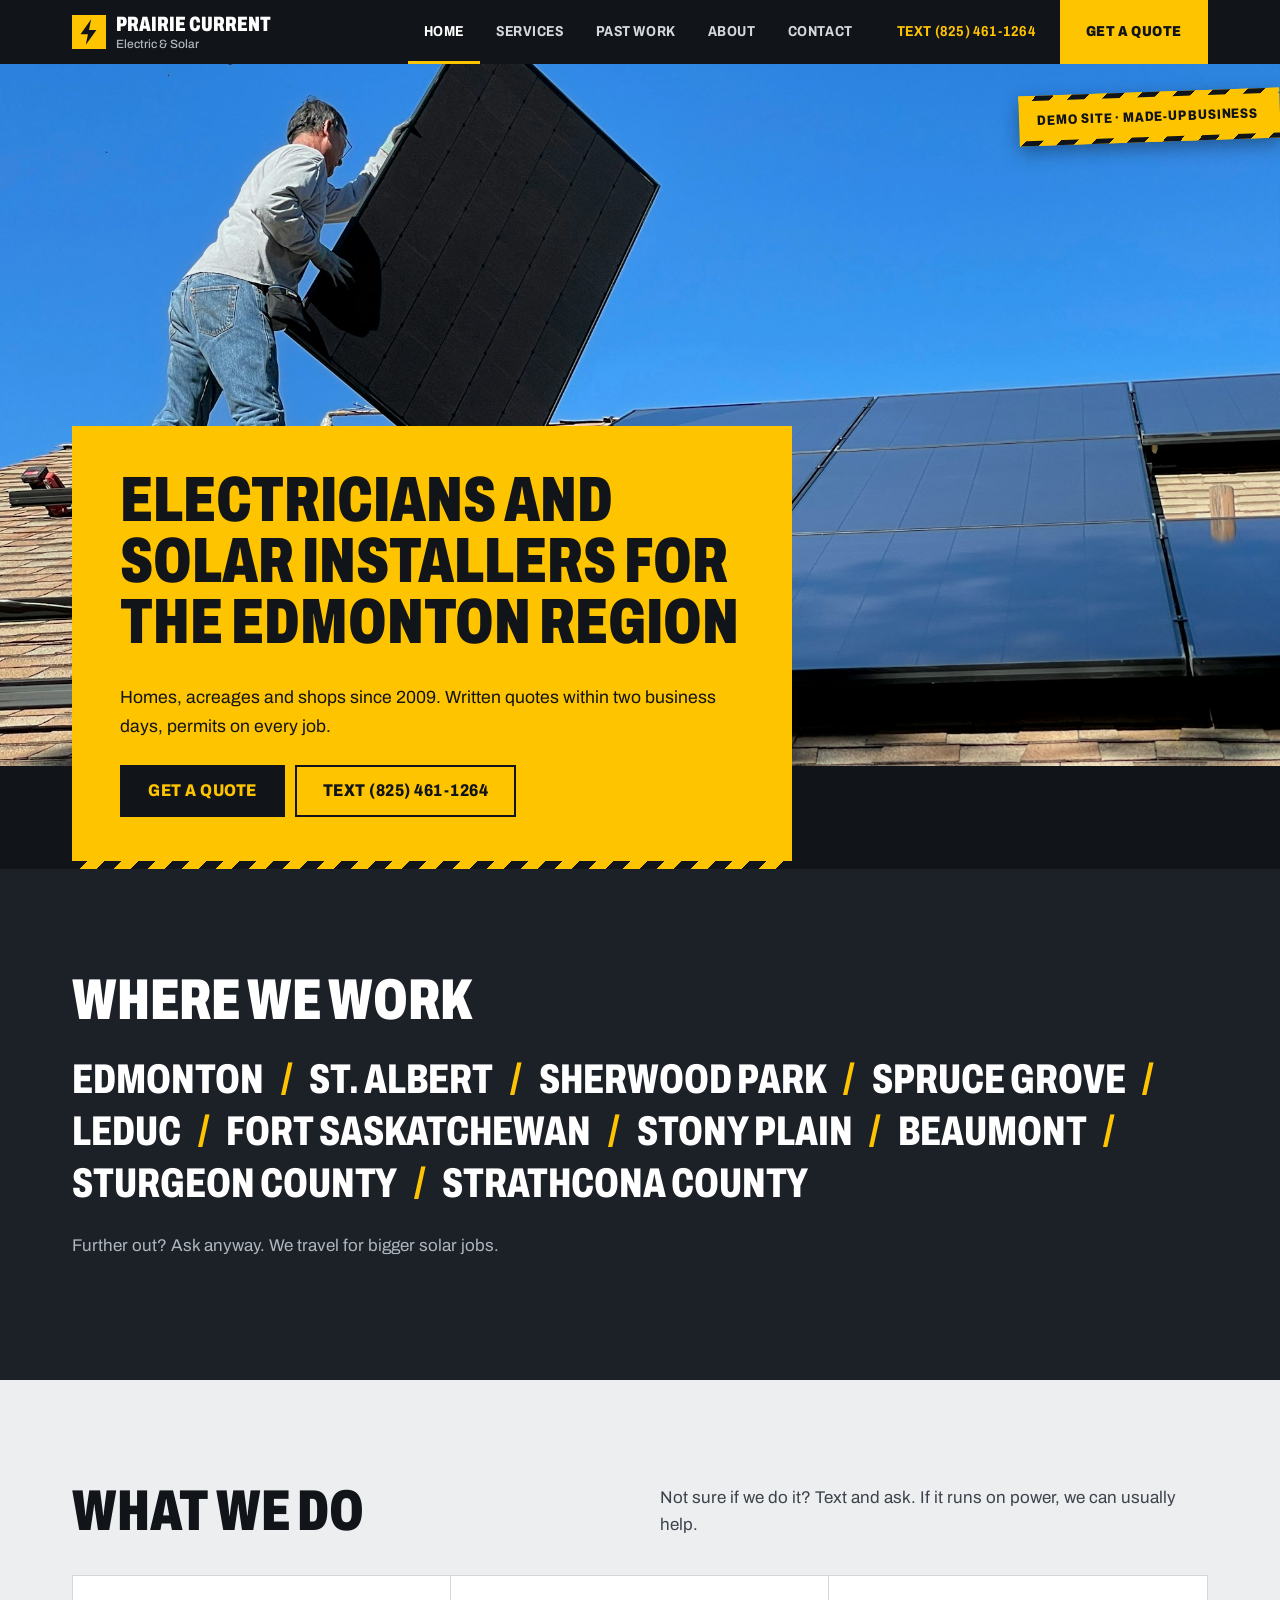
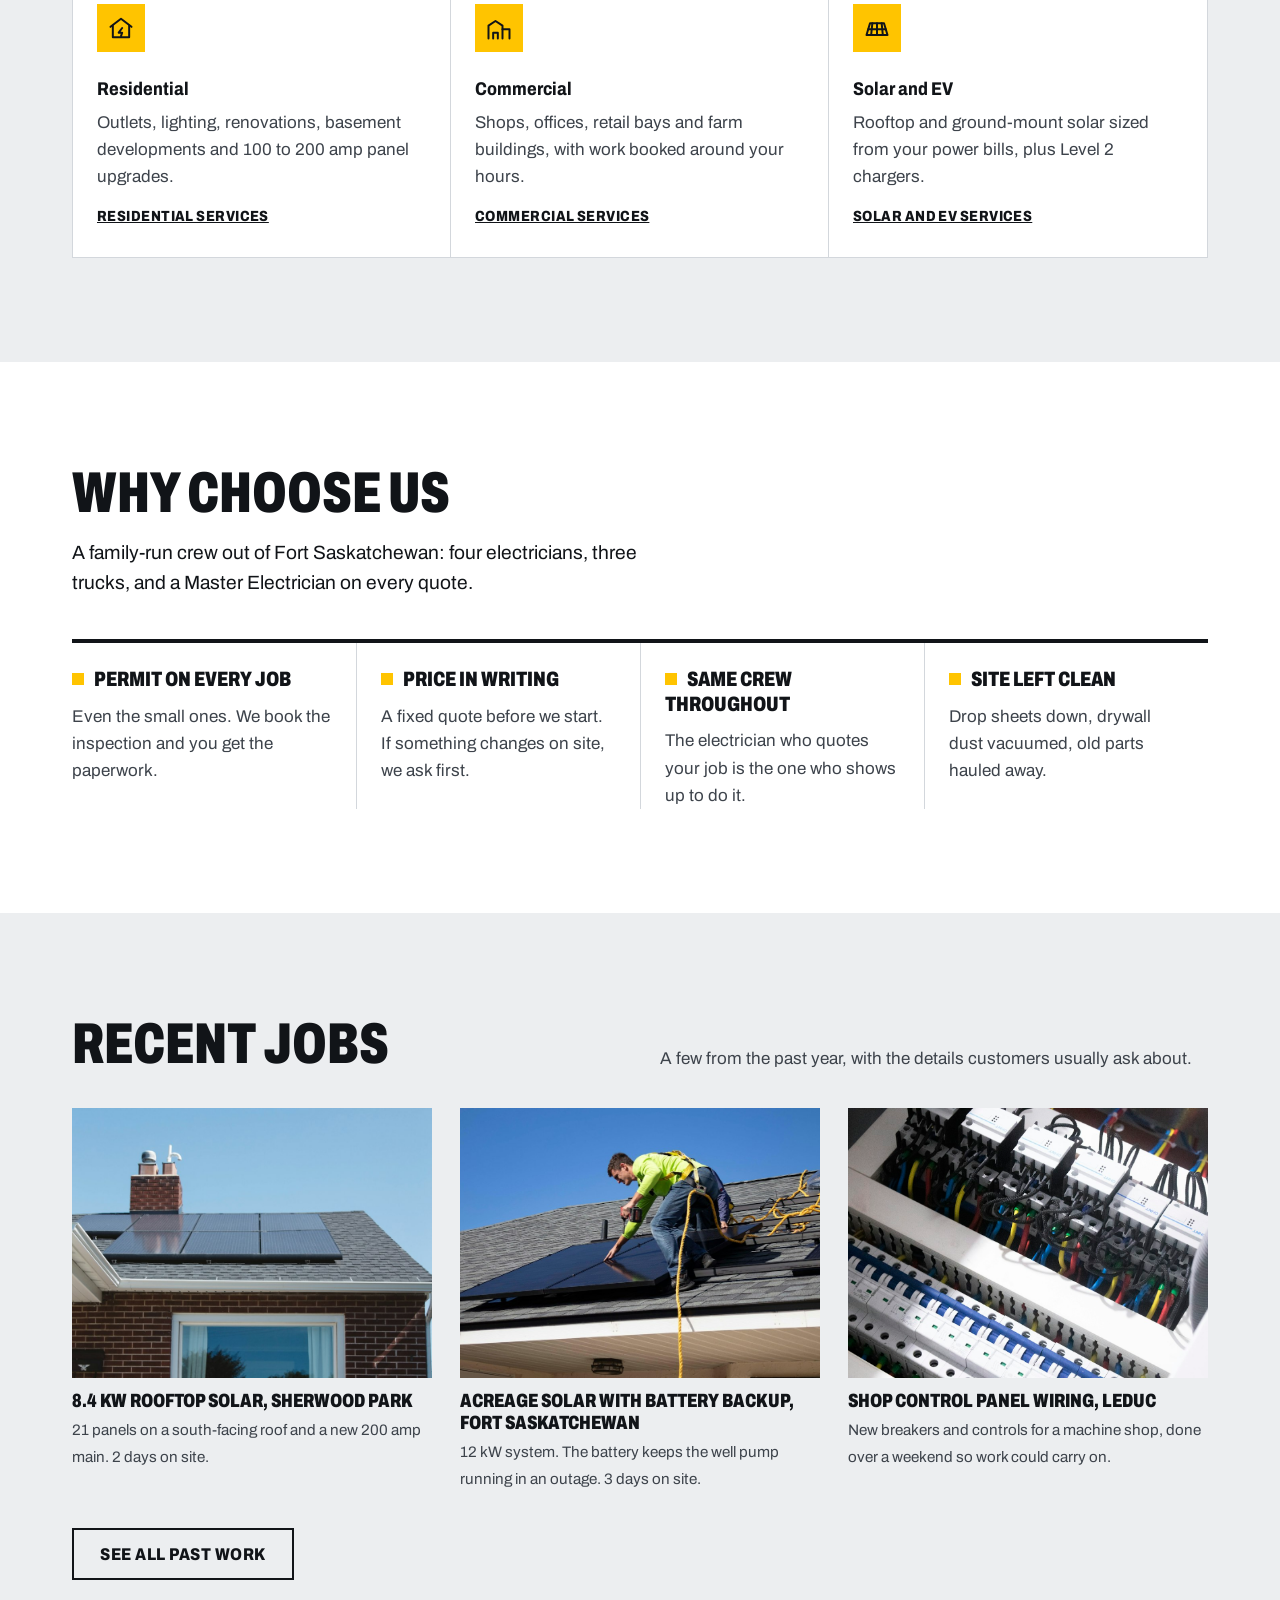
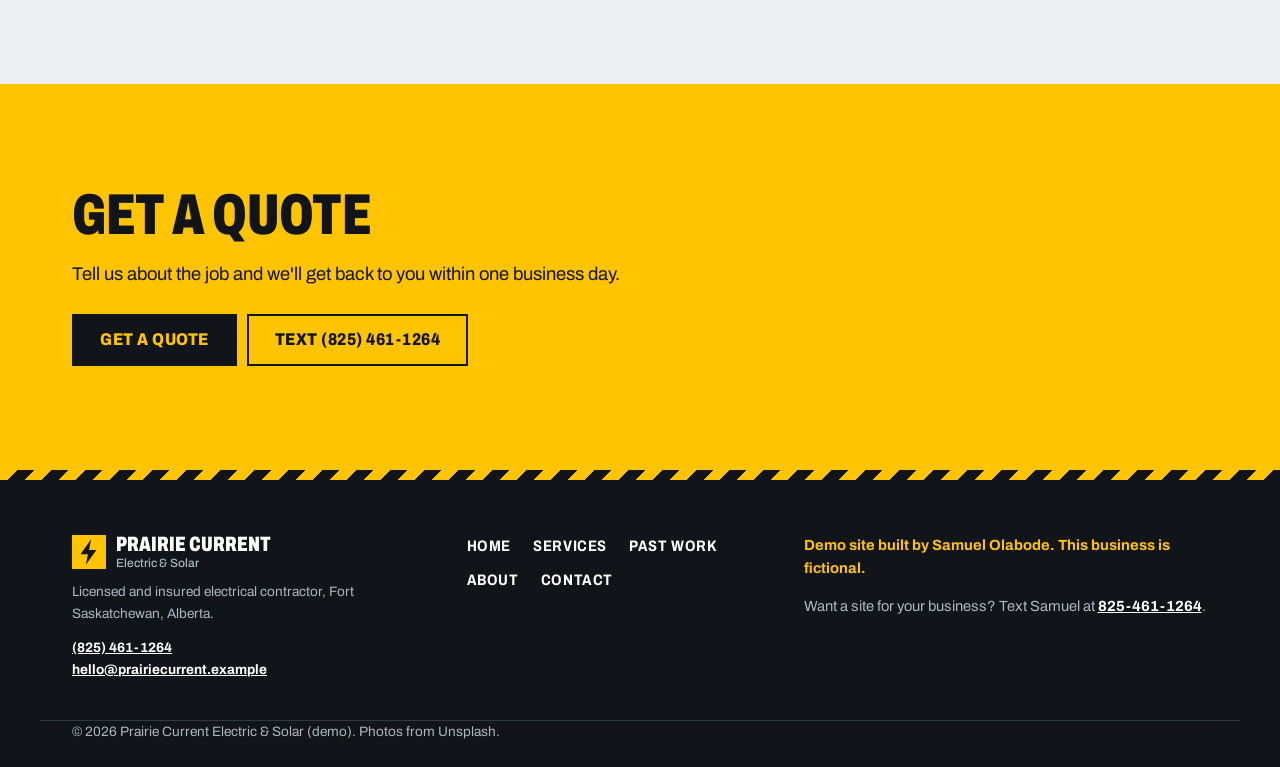
==== commit 9bdb5c21: "remove placeholder reviews and use real phone number throughout" ====
--- a/index.html
+++ b/index.html
@@ -33,7 +33,7 @@
         <a href="/past-work/">Past Work</a>
         <a href="/about/">About</a>
         <a href="/contact/">Contact</a>
-        <a href="sms:+17805550142" class="nav-phone">Text (780) 555-0142</a>
+        <a href="sms:+18254611264" class="nav-phone">Text (825) 461-1264</a>
         <a href="/contact/" class="nav-cta">Get a quote</a>
       </nav>
     </div>
@@ -50,7 +50,7 @@
           <p>Homes, acreages and shops since 2009. Written quotes within two business days, permits on every job.</p>
           <div class="hero-actions">
             <a href="/contact/" class="btn btn-ink">Get a quote</a>
-            <a href="sms:+17805550142" class="btn btn-line">Text (780) 555-0142</a>
+            <a href="sms:+18254611264" class="btn btn-line">Text (825) 461-1264</a>
           </div>
         </div>
       </div>
@@ -146,34 +146,13 @@
       </div>
     </section>
 
-    <section class="section section-grey">
-      <div class="container">
-        <div class="head-row">
-          <h2>What customers say</h2>
-          <p class="note">Placeholder reviews for this demo. A real site would show reviews from your own customers.</p>
-        </div>
-        <div class="reviews">
-          <blockquote class="review">
-            <div class="stars" role="img" aria-label="5 out of 5 stars">★★★★★</div>
-            <p>They told us what the system would make in December and what it would make in June. A year later our bills are pretty much where they said.</p>
-            <footer>Acreage owner, Sturgeon County</footer>
-          </blockquote>
-          <blockquote class="review">
-            <div class="stars" role="img" aria-label="5 out of 5 stars">★★★★★</div>
-            <p>Clear quote, showed up the day they said, cleaned up after. Panel upgrade passed inspection first time.</p>
-            <footer>Homeowner, Spruce Grove</footer>
-          </blockquote>
-        </div>
-      </div>
-    </section>
-
     <section class="section quote cta-band">
       <div class="container">
         <h2>Get a quote</h2>
         <p>Tell us about the job and we'll get back to you within one business day.</p>
         <div class="hero-actions">
           <a href="/contact/" class="btn btn-ink">Get a quote</a>
-          <a href="sms:+17805550142" class="btn btn-line">Text (780) 555-0142</a>
+          <a href="sms:+18254611264" class="btn btn-line">Text (825) 461-1264</a>
         </div>
       </div>
     </section>
@@ -188,7 +167,7 @@
         <span class="brand-text">Prairie Current<span>Electric &amp; Solar</span></span>
         </a>
         <p class="small">Licensed and insured electrical contractor, Fort Saskatchewan, Alberta.</p>
-        <p class="small"><a href="tel:+17805550142">(780) 555-0142</a><br><a href="mailto:hello@prairiecurrent.example">hello@prairiecurrent.example</a></p>
+        <p class="small"><a href="tel:+18254611264">(825) 461-1264</a><br><a href="mailto:hello@prairiecurrent.example">hello@prairiecurrent.example</a></p>
       </div>
       <nav class="footer-nav" aria-label="Footer">
         <a href="/">Home</a>
@@ -208,7 +187,7 @@
   </footer>
 
   <div class="mobile-cta" role="region" aria-label="Quick contact">
-    <a href="sms:+17805550142" class="btn btn-line-light">Text</a>
+    <a href="sms:+18254611264" class="btn btn-line-light">Text</a>
     <a href="/contact/" class="btn btn-yellow">Get a quote</a>
   </div>
 
--- a/styles.css
+++ b/styles.css
@@ -93,7 +93,6 @@
 .section-dark { background: var(--ink); color: var(--on-dark); }
 .section-dark h2, .section-dark h3 { color: #fff; }
 .muted { color: var(--on-dark); }
-.note { font-size: .92rem; color: var(--muted); font-style: italic; }
 .head-row { margin-bottom: 36px; }
 .head-row h2 { margin-bottom: .3em; }
 .head-row p { margin: 0; max-width: 36em; }
@@ -155,13 +154,6 @@
 .gallery figcaption { padding-top: 12px; }
 .gallery figcaption strong { display: block; color: var(--ink); font-size: 1.2rem; font-weight: 850; font-stretch: 75%; text-transform: uppercase; line-height: 1.15; margin-bottom: 4px; }
 .gallery figcaption span { font-size: .95rem; }
-
-/* Reviews */
-.reviews { display: grid; grid-template-columns: repeat(auto-fit, minmax(min(280px, 100%), 1fr)); gap: 16px; }
-.review { margin: 0; padding: 28px 24px; background: #fff; }
-.stars { color: var(--ink); letter-spacing: 2px; margin-bottom: 14px; }
-.review p { color: var(--ink); font-size: 1.1rem; }
-.review footer { color: var(--muted); font-size: .9rem; padding-top: 14px; border-top: 1px solid var(--line); }
 
 /* Areas */
 .areas { background: var(--steel); color: var(--on-dark); }
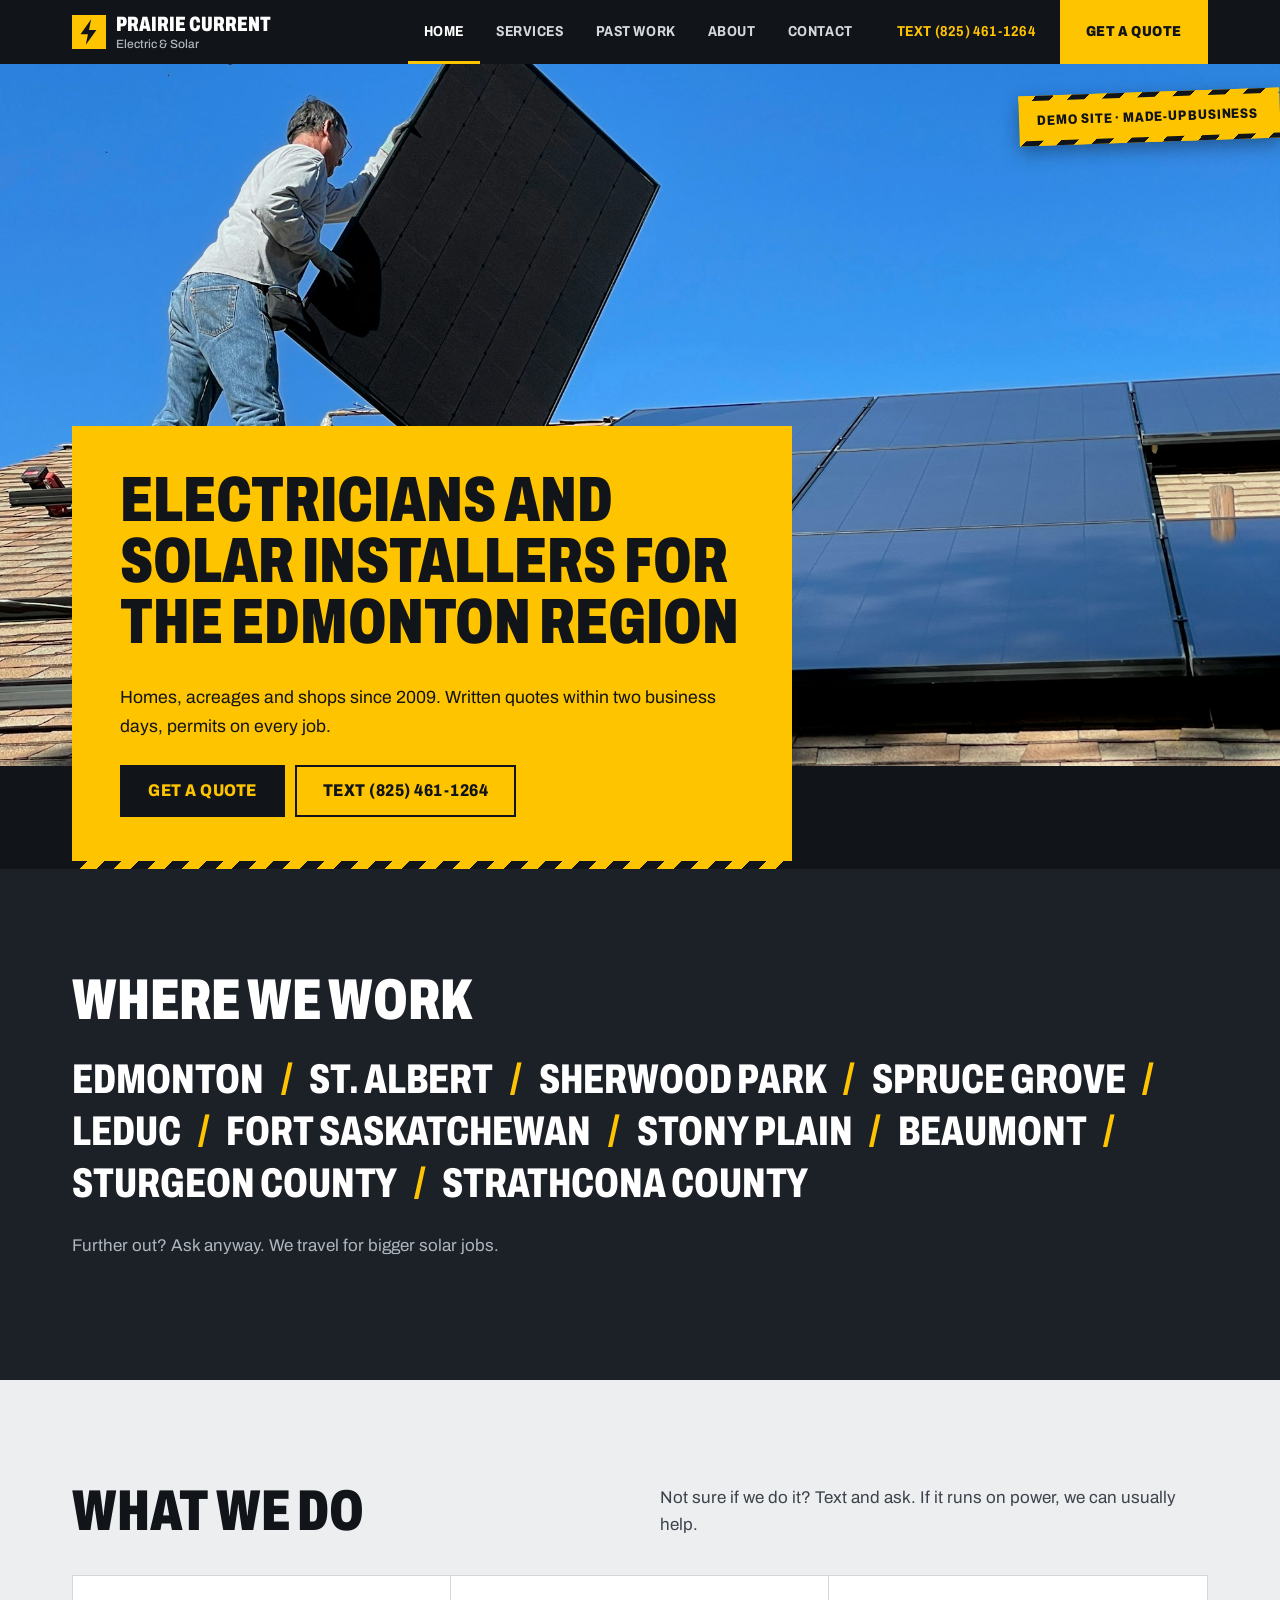
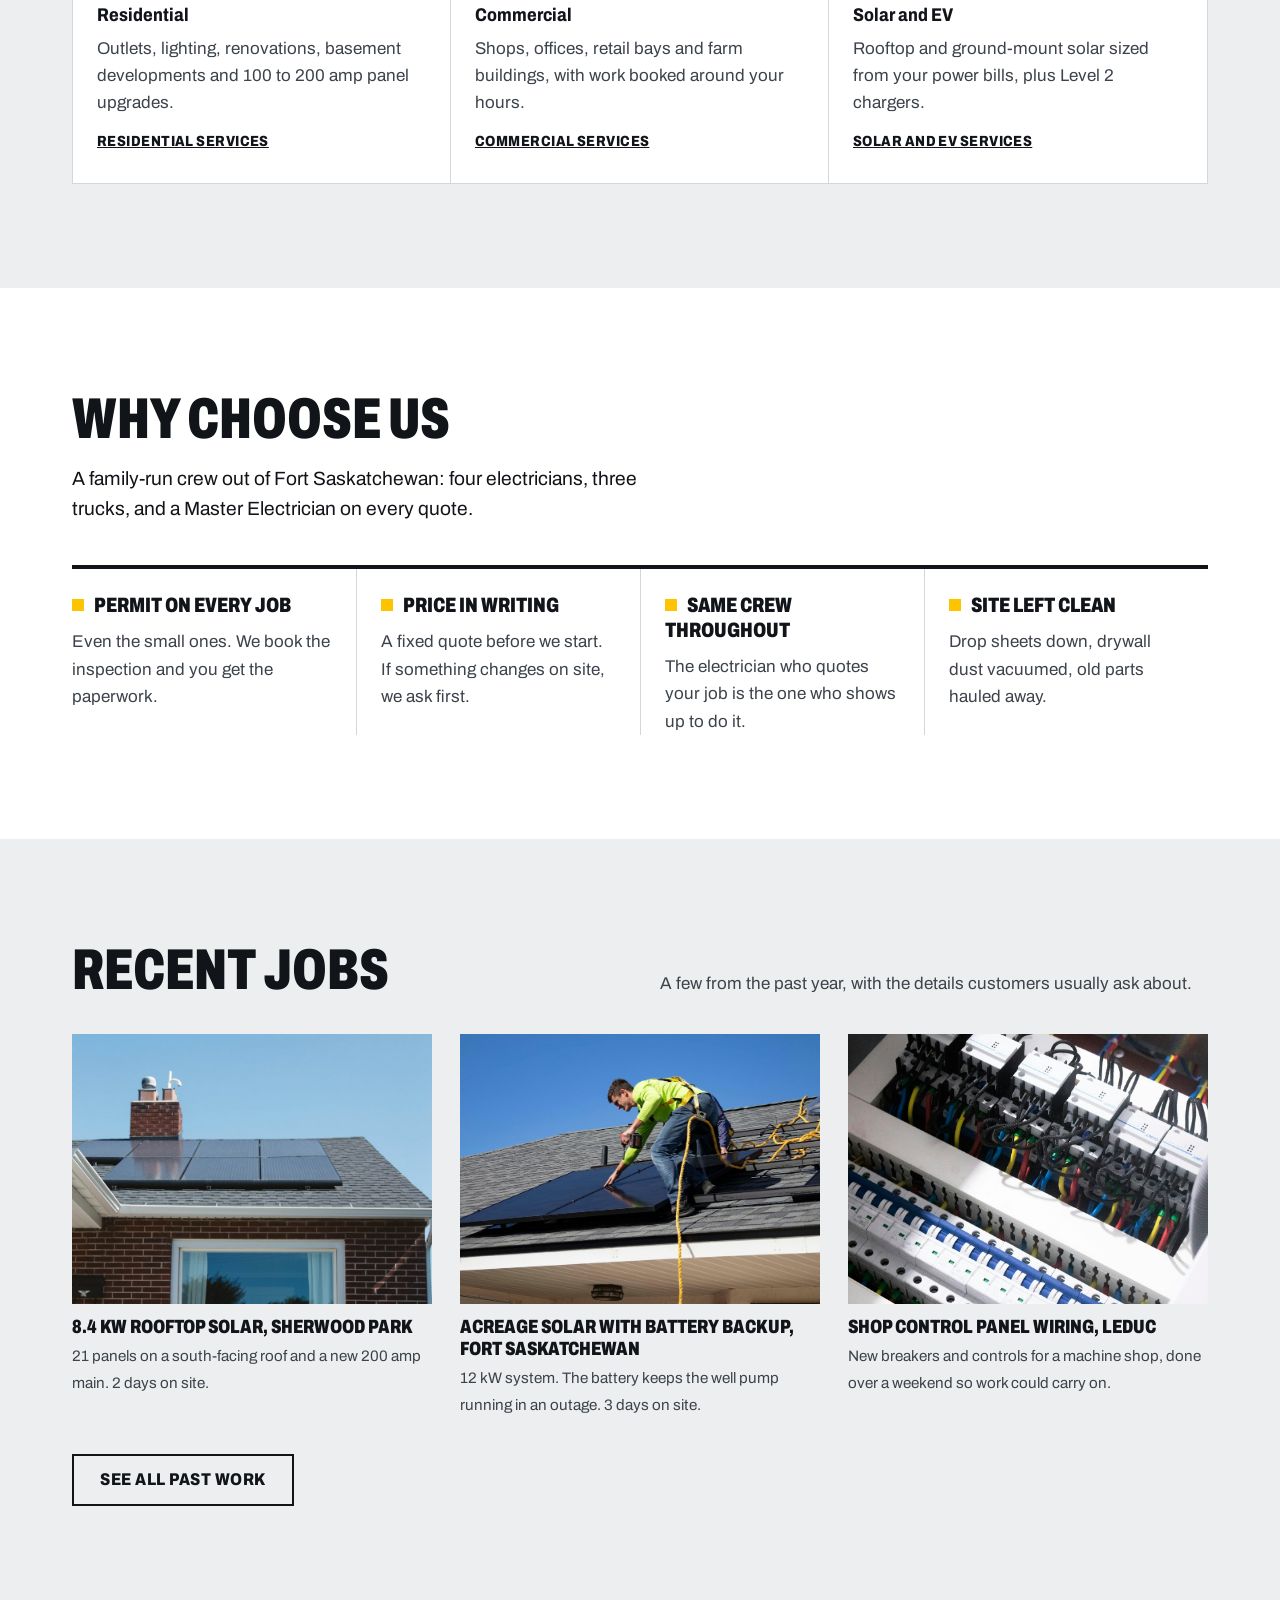
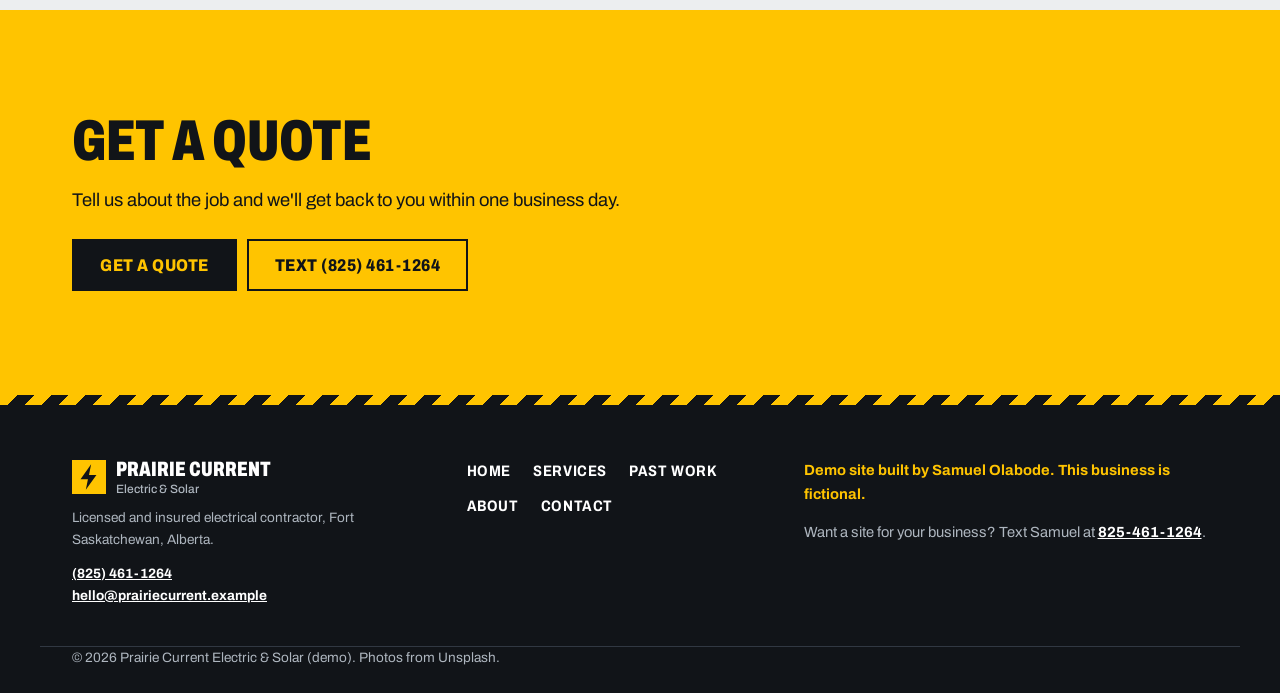
==== commit f9db5d63: "refactor: remove SVG icons from service sections for cleaner layout and update styles for improved v" ====
--- a/index.html
+++ b/index.html
@@ -74,19 +74,16 @@
         </div>
         <div class="svc-grid svc-grid-3">
           <div class="svc">
-            <svg viewBox="0 0 24 24" aria-hidden="true"><path d="M3 11 12 4l9 7"/><path d="M5 10v10h14V10"/><path d="M13 12l-3 4h3l-1 3"/></svg>
             <h3>Residential</h3>
             <p>Outlets, lighting, renovations, basement developments and 100 to 200 amp panel upgrades.</p>
             <a href="/services/#residential" class="svc-link">Residential services</a>
           </div>
           <div class="svc">
-            <svg viewBox="0 0 24 24" aria-hidden="true"><path d="M3 21V10l6-4 6 4v11"/><path d="M15 13h6v8M7 21v-5h4v5"/></svg>
             <h3>Commercial</h3>
             <p>Shops, offices, retail bays and farm buildings, with work booked around your hours.</p>
             <a href="/services/#commercial" class="svc-link">Commercial services</a>
           </div>
           <div class="svc">
-            <svg viewBox="0 0 24 24" aria-hidden="true"><path d="M3 18h18L18 8H6z"/><path d="M8 8l-1 10M12 8v10M16 8l1 10M4.5 13h15"/></svg>
             <h3>Solar and EV</h3>
             <p>Rooftop and ground-mount solar sized from your power bills, plus Level 2 chargers.</p>
             <a href="/services/#solar-ev" class="svc-link">Solar and EV services</a>
--- a/styles.css
+++ b/styles.css
@@ -109,7 +109,6 @@
 /* Services matrix */
 .svc-grid { display: grid; background: #fff; border: 1px solid var(--line); }
 .svc { padding: 28px 24px; border-bottom: 1px solid var(--line); }
-.svc svg { width: 48px; height: 48px; padding: 10px; background: var(--yellow); fill: none; stroke: var(--ink); stroke-width: 1.7; stroke-linecap: round; stroke-linejoin: round; margin-bottom: 18px; }
 .svc p { margin: 0; }
 .svc-link { display: inline-block; margin-top: 14px; color: var(--ink); font-weight: 800; font-stretch: 85%; text-transform: uppercase; letter-spacing: .03em; font-size: .92rem; }
 .svc-grid-3 .svc:last-child { border-bottom: 0; }
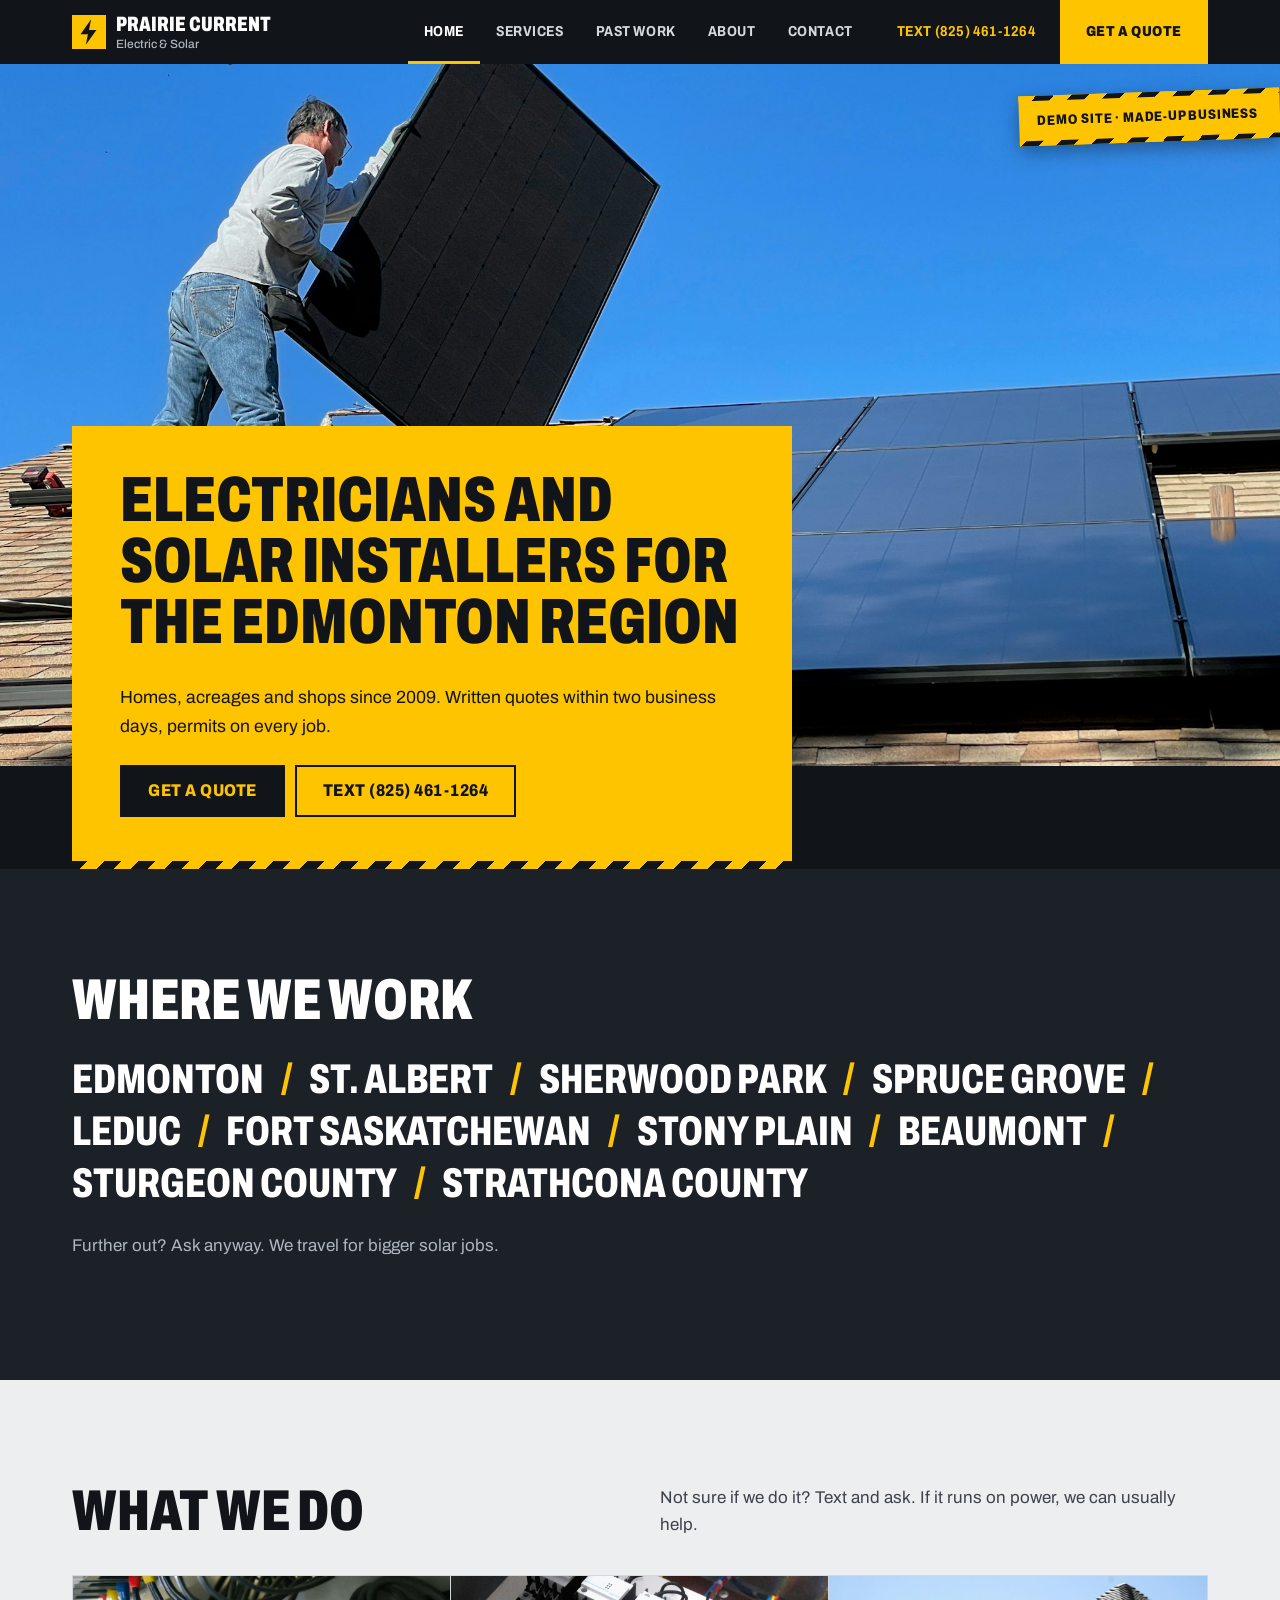
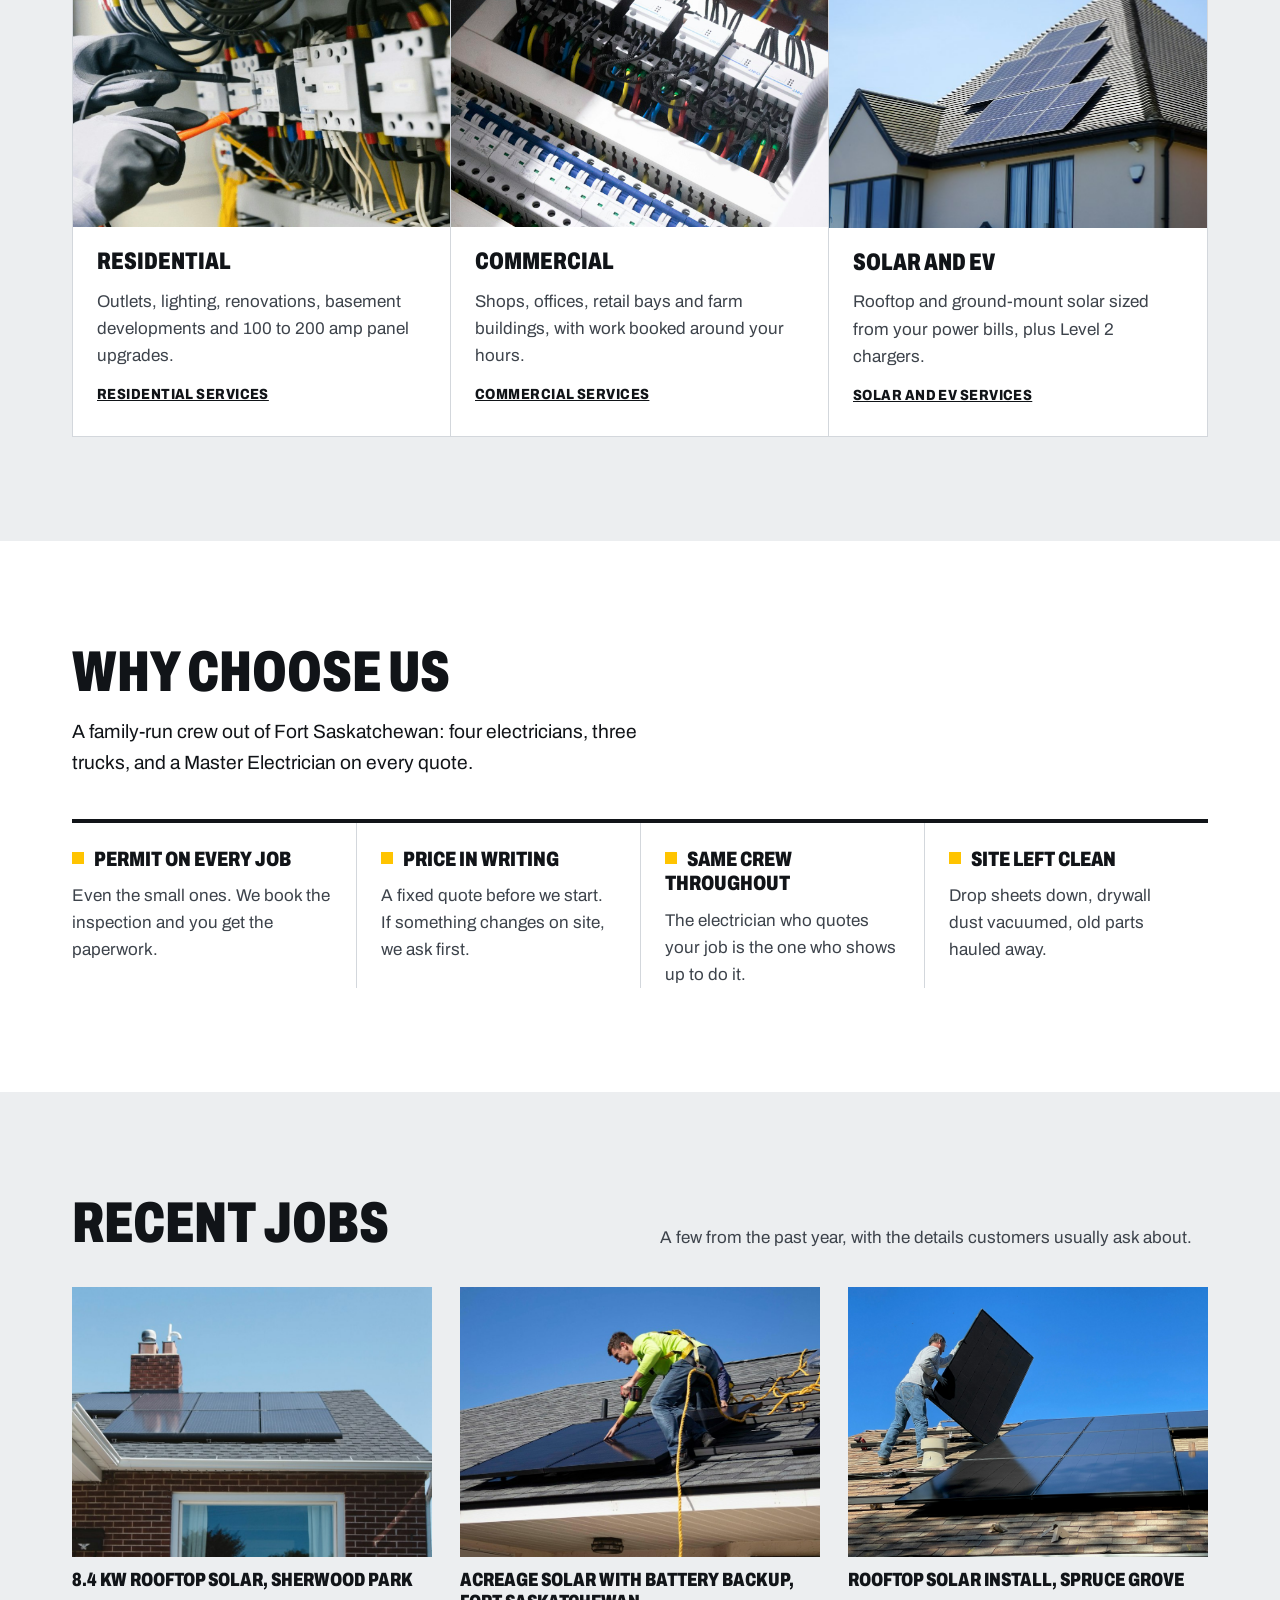
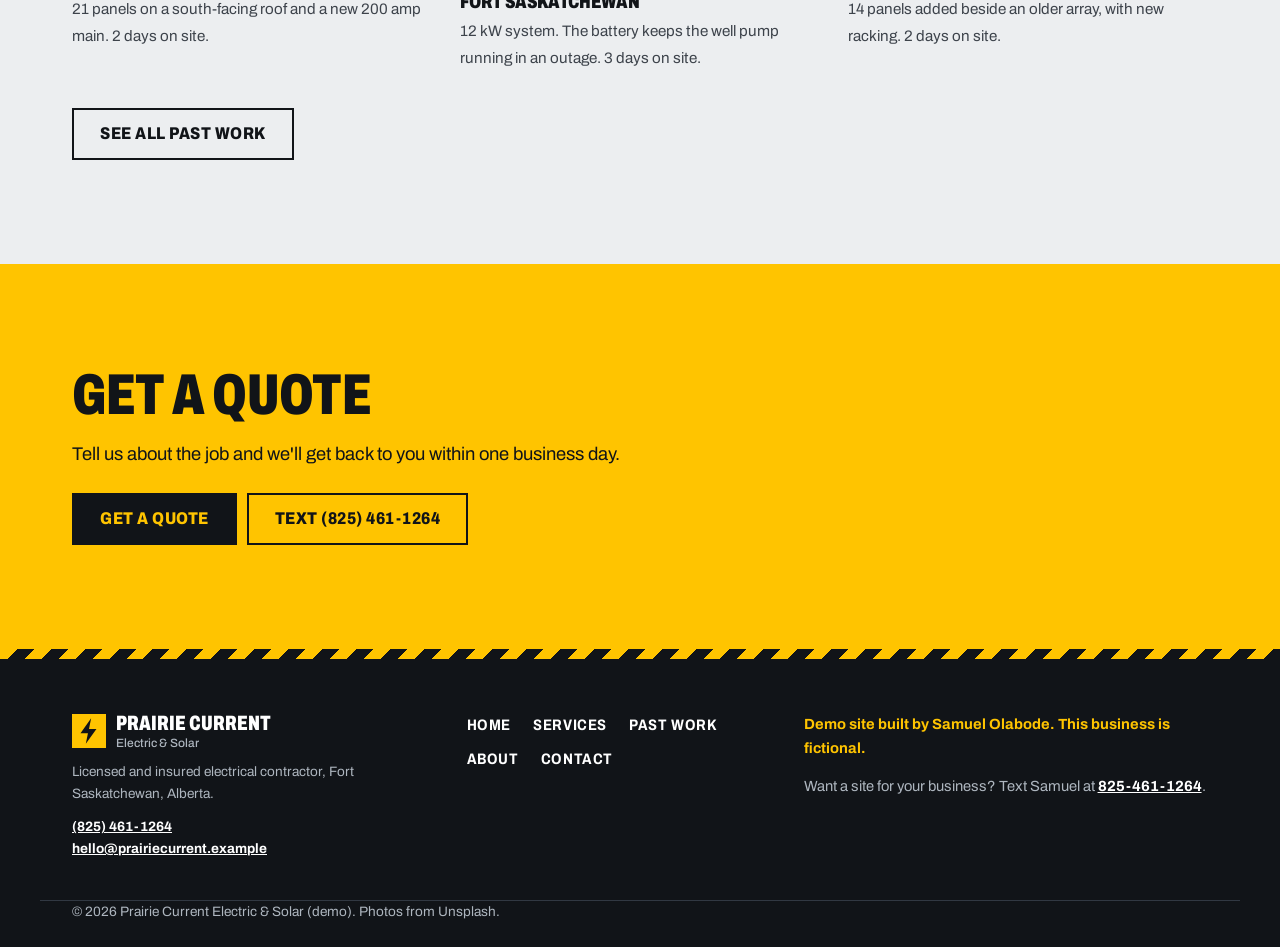
==== commit ea121576: "feat: add new service images and update README for improved content clarity - Added images for Resid" ====
--- a/index.html
+++ b/index.html
@@ -74,16 +74,19 @@
         </div>
         <div class="svc-grid svc-grid-3">
           <div class="svc">
+            <img src="/images/panel-testing-multimeter.jpg" alt="Electrician in gloves testing a panel with multimeter probes" width="1200" height="900" loading="lazy">
             <h3>Residential</h3>
             <p>Outlets, lighting, renovations, basement developments and 100 to 200 amp panel upgrades.</p>
             <a href="/services/#residential" class="svc-link">Residential services</a>
           </div>
           <div class="svc">
+            <img src="/images/control-panel-wiring.jpg" alt="Colour-coded wiring and breakers inside an open control panel" width="1200" height="800" loading="lazy">
             <h3>Commercial</h3>
             <p>Shops, offices, retail bays and farm buildings, with work booked around your hours.</p>
             <a href="/services/#commercial" class="svc-link">Commercial services</a>
           </div>
           <div class="svc">
+            <img src="/images/solar-hip-roof.jpg" alt="Solar panels on the steep hip roof of a two-storey house" width="900" height="507" loading="lazy">
             <h3>Solar and EV</h3>
             <p>Rooftop and ground-mount solar sized from your power bills, plus Level 2 chargers.</p>
             <a href="/services/#solar-ev" class="svc-link">Solar and EV services</a>
@@ -133,8 +136,8 @@
             <figcaption><strong>Acreage solar with battery backup, Fort Saskatchewan</strong><span>12 kW system. The battery keeps the well pump running in an outage. 3 days on site.</span></figcaption>
           </figure>
           <figure>
-            <img src="/images/control-panel-wiring.jpg" alt="Colour-coded wiring and breakers inside an open control panel" width="1200" height="800" loading="lazy">
-            <figcaption><strong>Shop control panel wiring, Leduc</strong><span>New breakers and controls for a machine shop, done over a weekend so work could carry on.</span></figcaption>
+            <img src="/images/solar-install-lifting-panel.jpg" alt="Installer lifting a solar panel into place on a shingled roof" width="2000" height="1500" loading="lazy">
+            <figcaption><strong>Rooftop solar install, Spruce Grove</strong><span>14 panels added beside an older array, with new racking. 2 days on site.</span></figcaption>
           </figure>
         </div>
         <div class="section-action">
--- a/styles.css
+++ b/styles.css
@@ -109,6 +109,8 @@
 /* Services matrix */
 .svc-grid { display: grid; background: #fff; border: 1px solid var(--line); }
 .svc { padding: 28px 24px; border-bottom: 1px solid var(--line); }
+.svc img { width: calc(100% + 48px); max-width: none; margin: -28px -24px 20px; aspect-ratio: 3 / 2; object-fit: cover; background: var(--grey); }
+.svc h3 { font-size: 1.5rem; font-stretch: 72%; font-weight: 850; text-transform: uppercase; }
 .svc p { margin: 0; }
 .svc-link { display: inline-block; margin-top: 14px; color: var(--ink); font-weight: 800; font-stretch: 85%; text-transform: uppercase; letter-spacing: .03em; font-size: .92rem; }
 .svc-grid-3 .svc:last-child { border-bottom: 0; }
